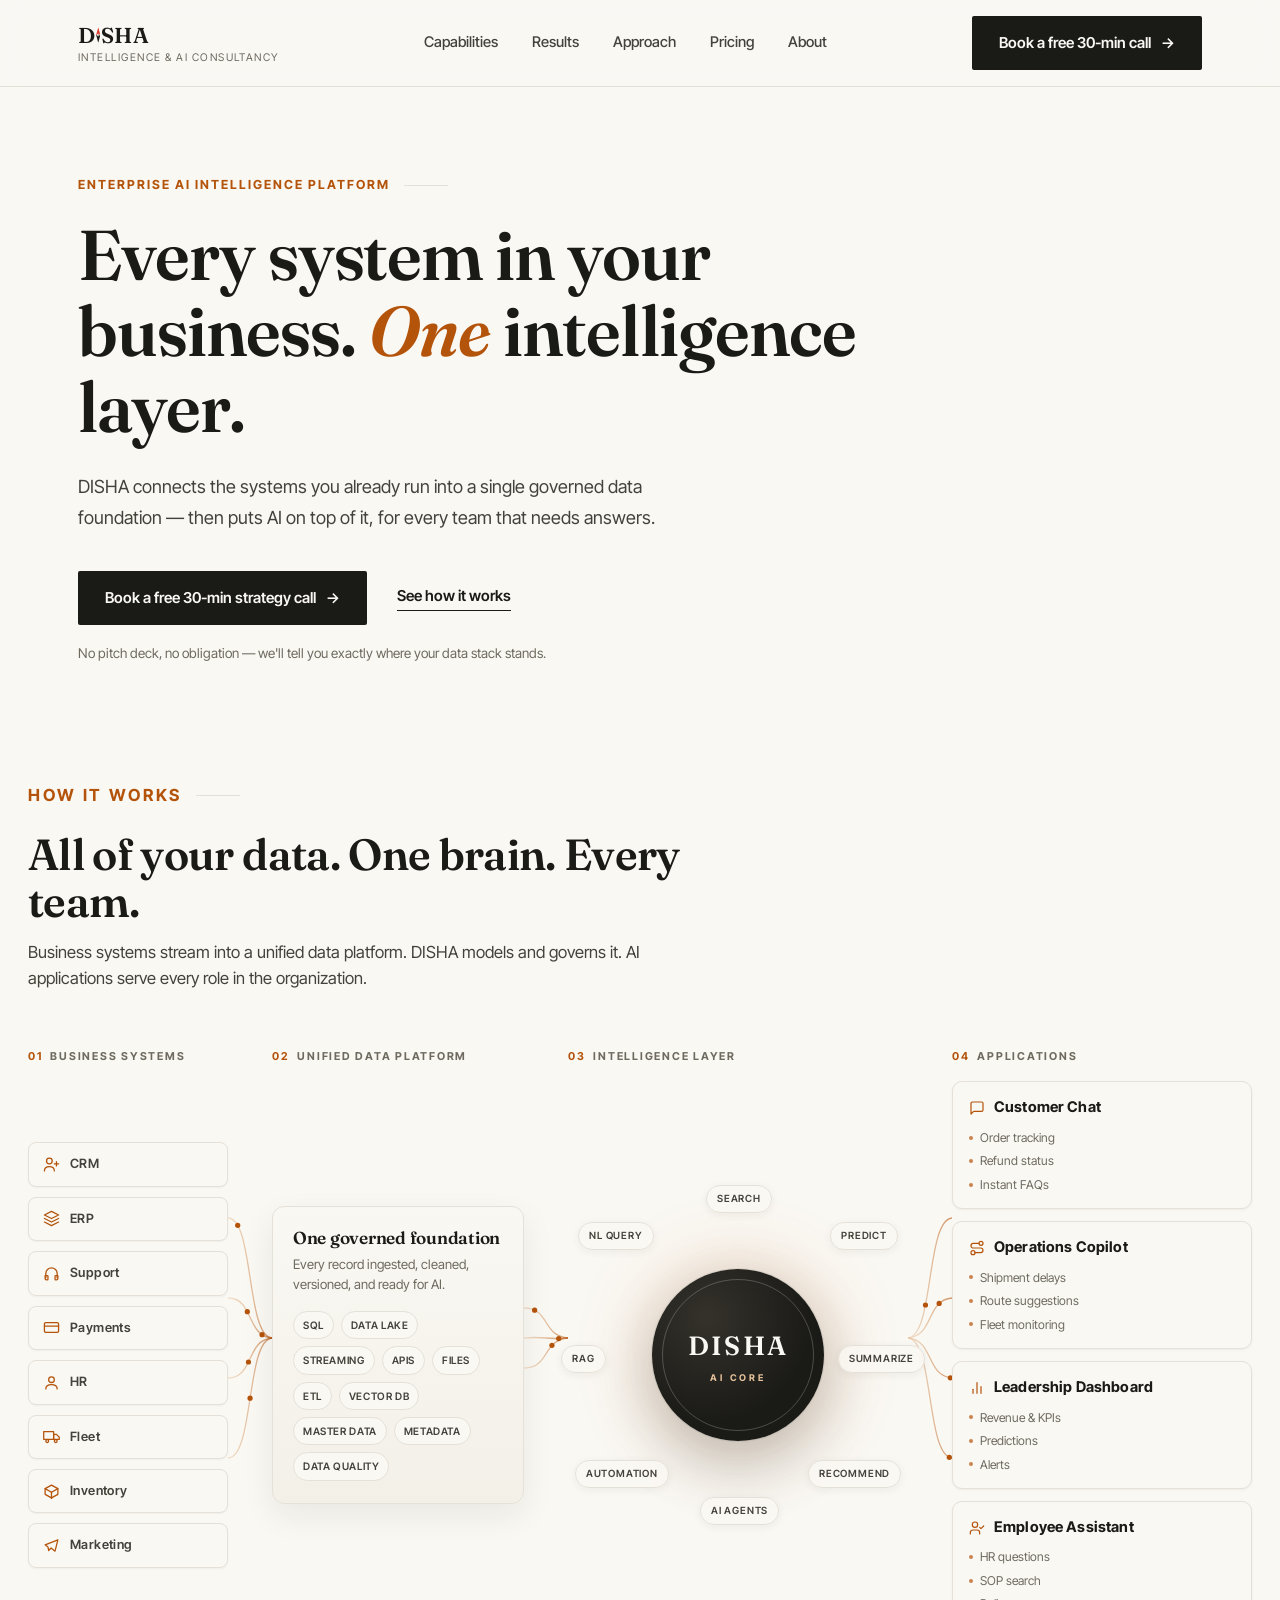
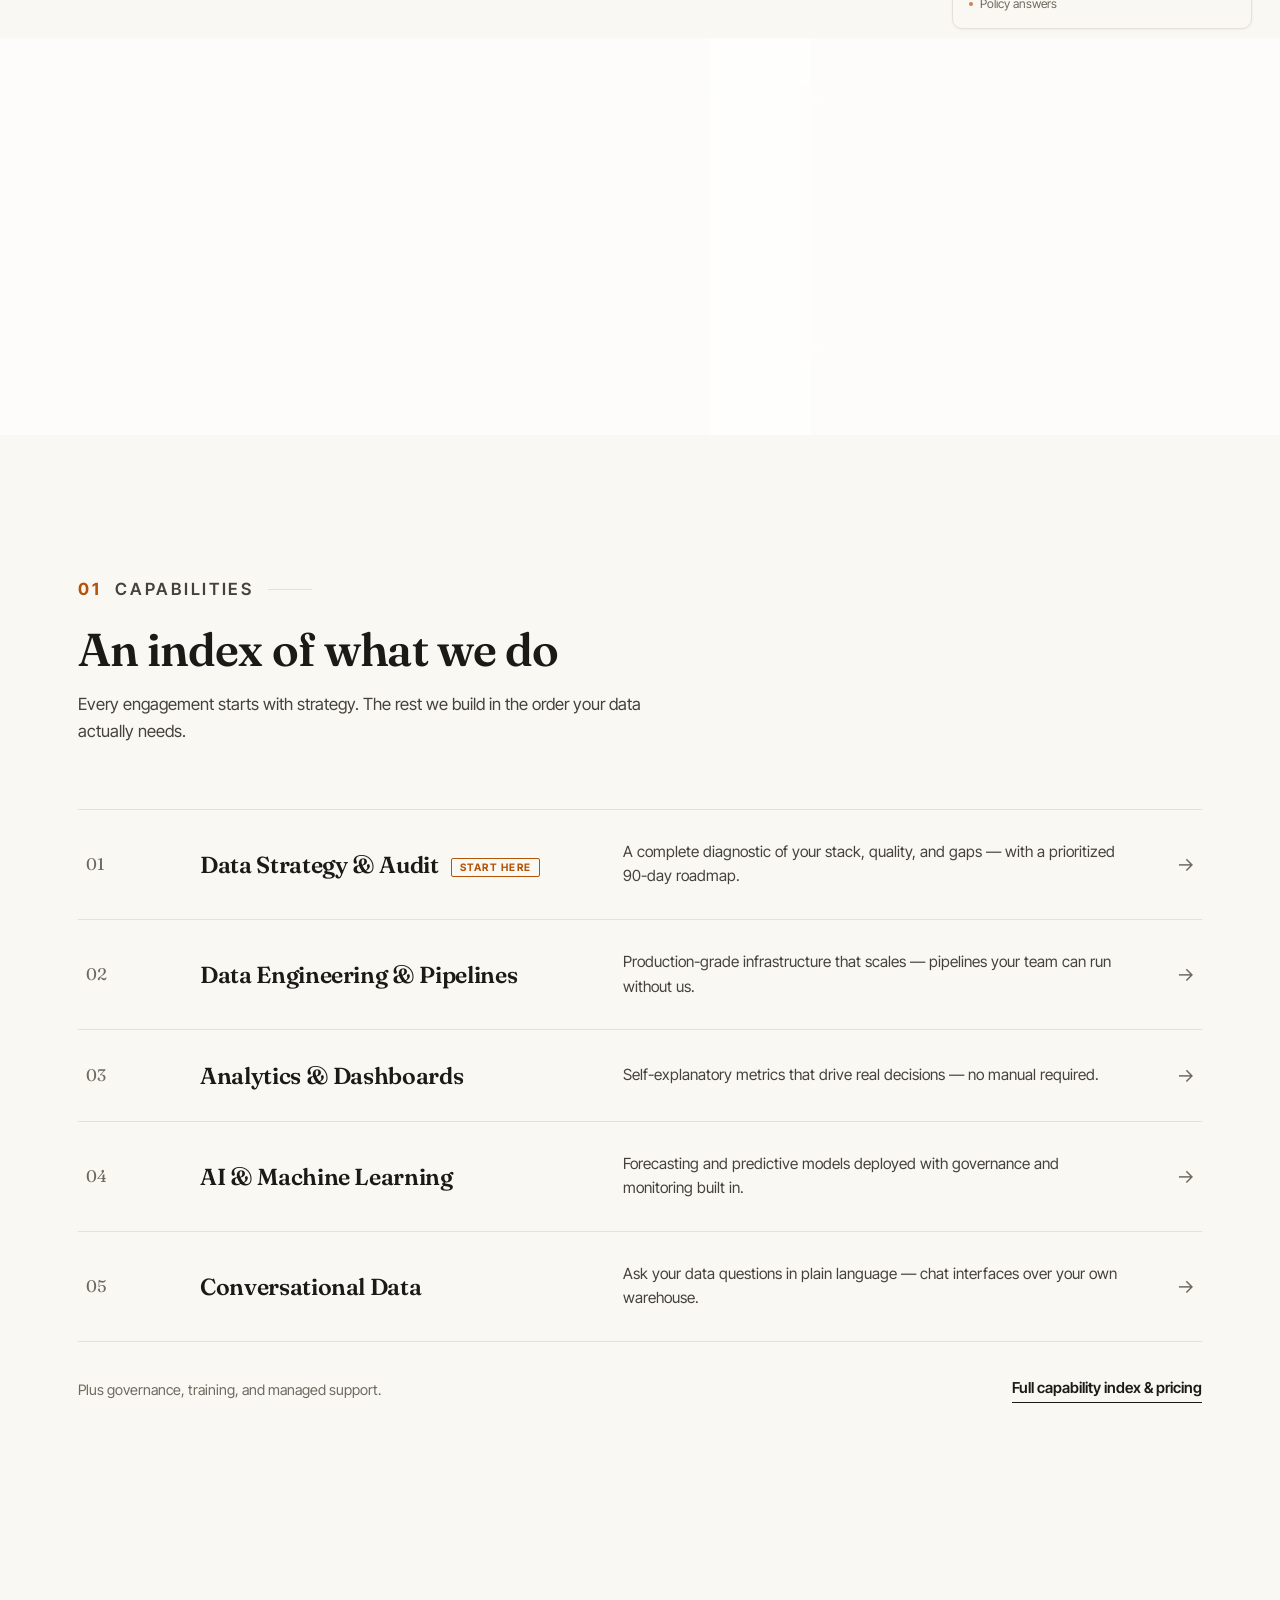
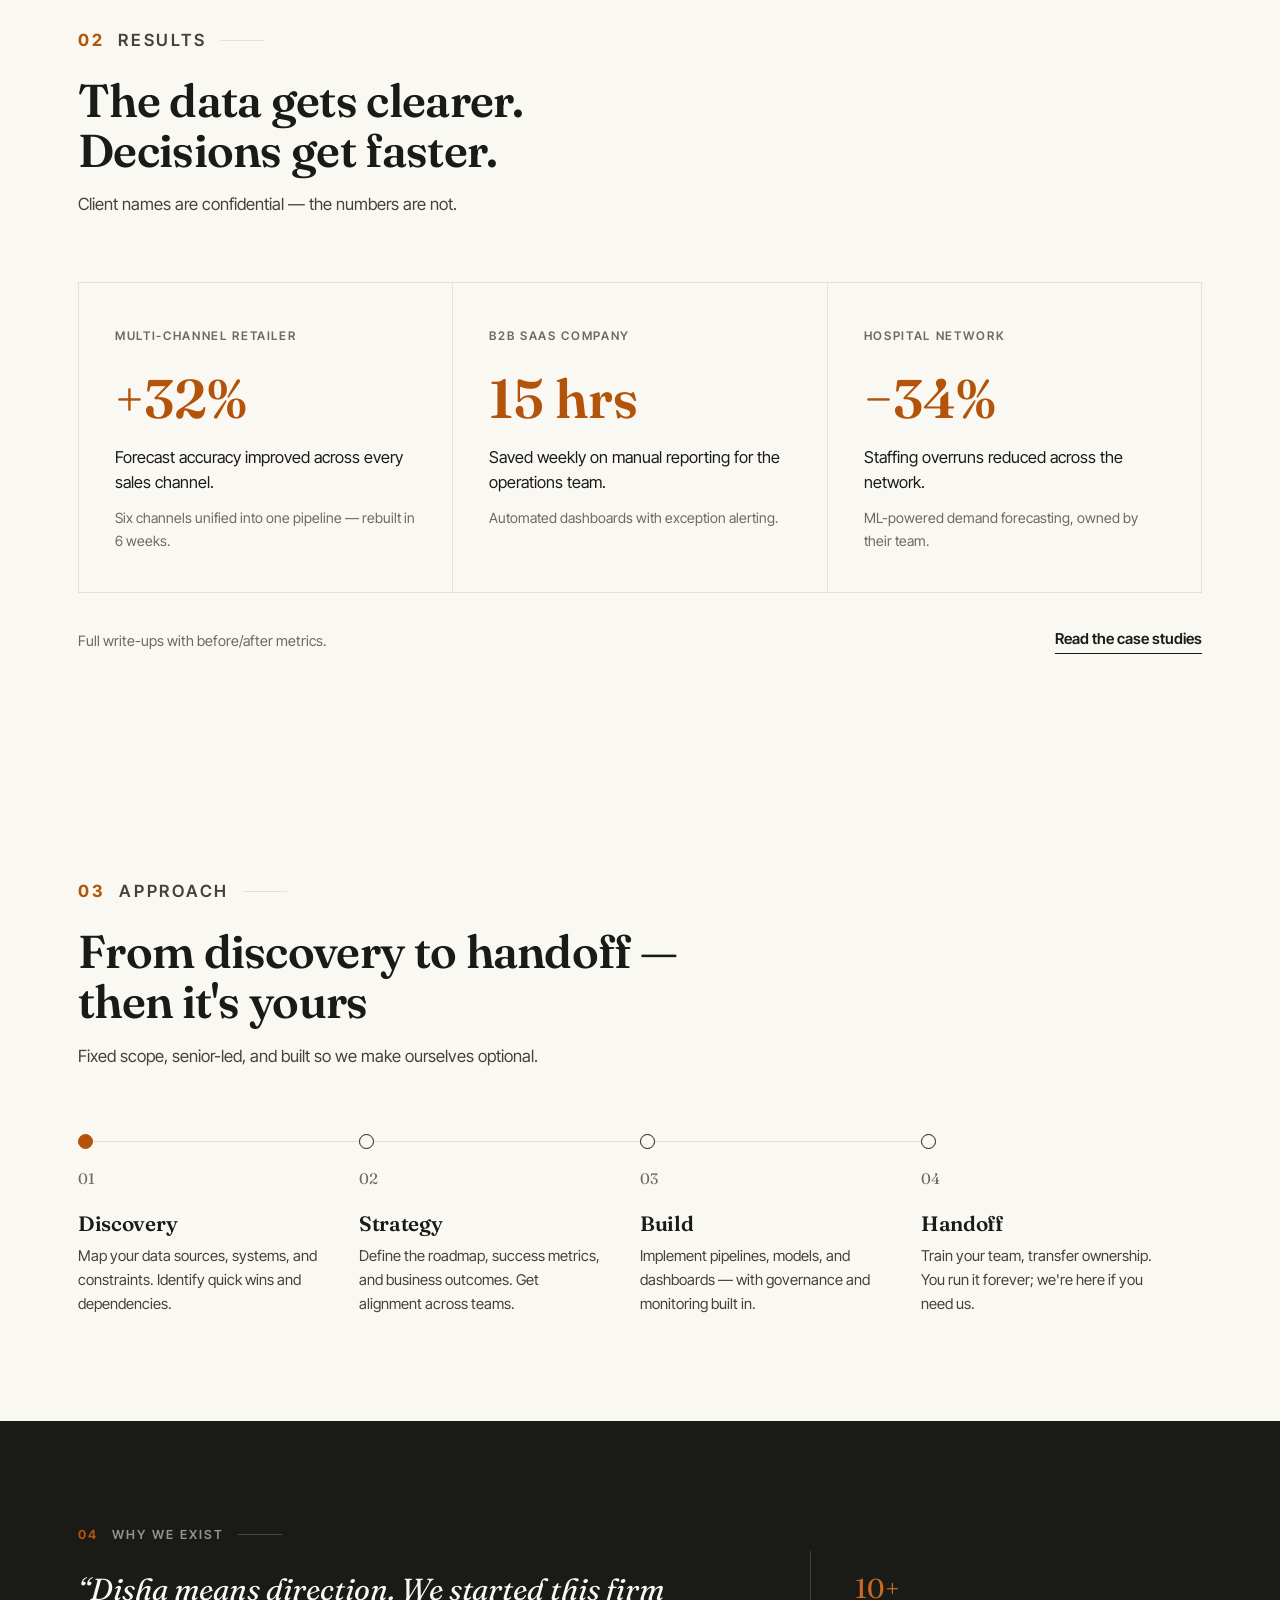
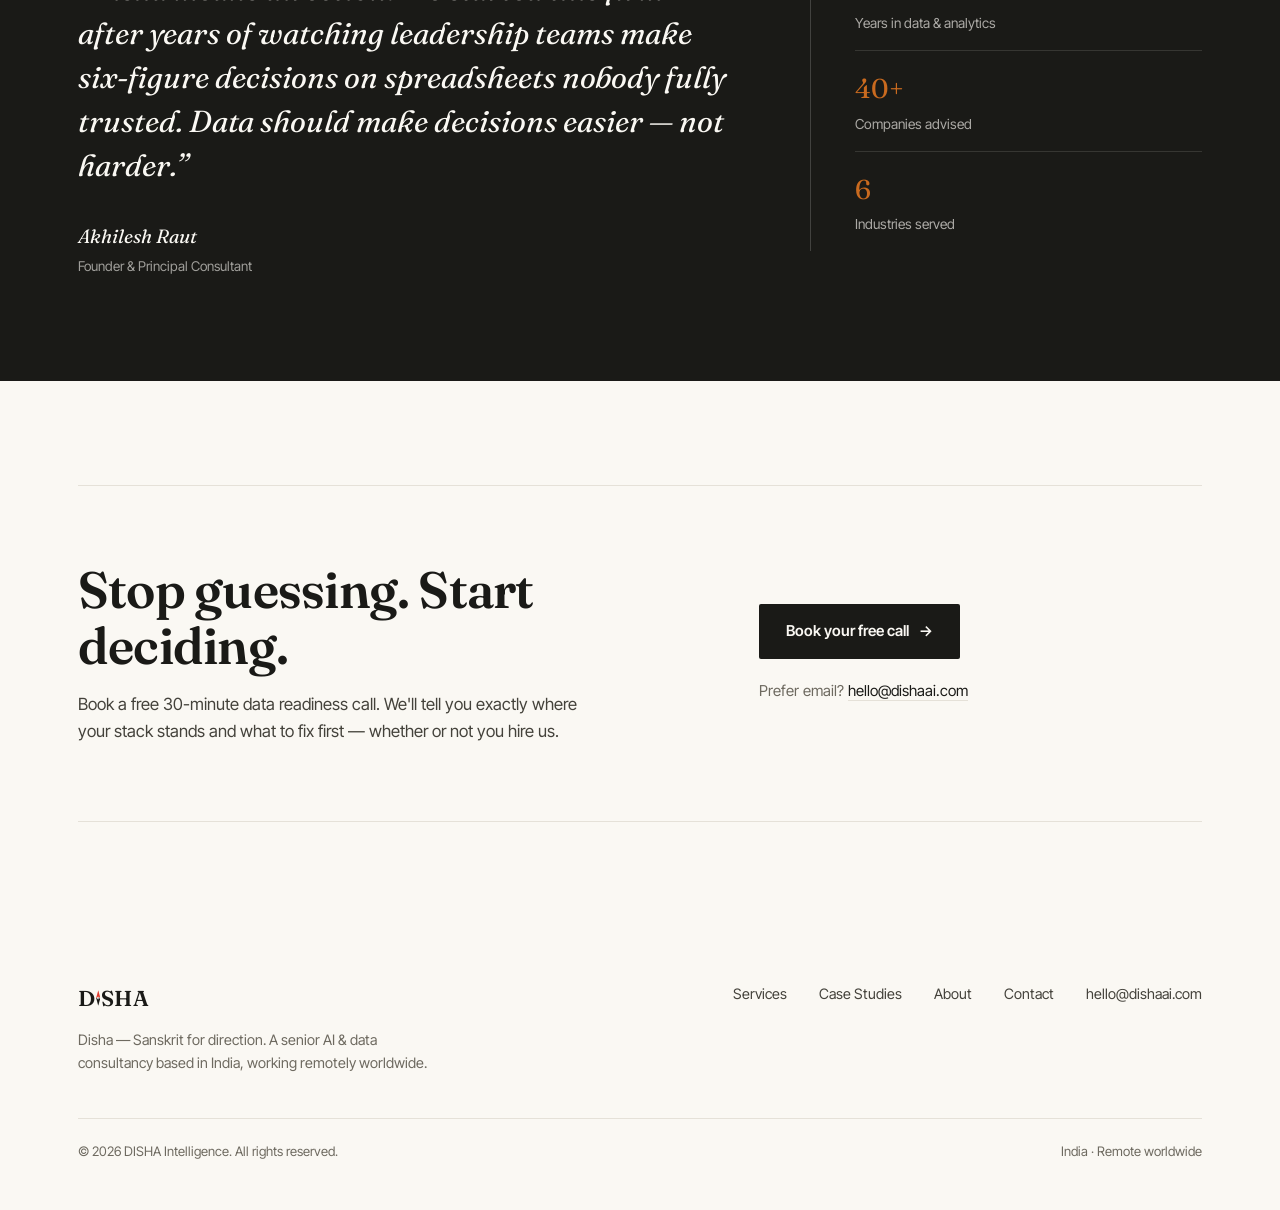
==== index.html @ e9ee537b "Unify dark mode + brand needle across all 5 pages The homepage got a dark theme in the architecture " ====
<!DOCTYPE html>
<html lang="en">
<head>
<meta charset="UTF-8" />
<meta name="viewport" content="width=device-width, initial-scale=1.0" />
<title>DISHA Intelligence — AI Strategy &amp; Data Consultancy</title>
<meta name="description" content="Senior-led AI and data consultancy. We turn scattered data into clear, confident decisions — strategy, engineering, and governance that your team owns." />
<link rel="icon" type="image/svg+xml" href="assets/favicon.svg" />
<link rel="icon" type="image/png" sizes="512x512" href="assets/favicon-512.png" />
<link rel="apple-touch-icon" href="assets/favicon-256.png" />
<link rel="preconnect" href="https://fonts.googleapis.com">
<link rel="preconnect" href="https://fonts.gstatic.com" crossorigin>
<link href="https://fonts.googleapis.com/css2?family=Fraunces:ital,opsz,wght@0,9..144,400;0,9..144,600;1,9..144,400&family=Inter+Tight:wght@400;500;600;700&display=swap" rel="stylesheet">
<link rel="stylesheet" href="css/editorial.css" />
<script>document.documentElement.classList.add('js');</script>
</head>
<body>

<header class="site-header">
  <div class="header-inner">
    <a href="index.html" class="brand">
      <span>
        <span class="brand-name" aria-label="DISHA">D<span class="brand-glyph" aria-hidden="true"><svg viewBox="45 5 30 110" preserveAspectRatio="xMidYMid meet" xmlns="http://www.w3.org/2000/svg"><polygon class="gn" points="60,7 45.5,60 74.5,60"/><polygon class="gs" points="45.5,60 60,113 74.5,60"/><circle class="gc" cx="60" cy="60" r="8.5"/><circle class="gd" cx="60" cy="60" r="3.6"/></svg></span>SHA</span>
        <span class="brand-tag">Intelligence &amp; AI Consultancy</span>
      </span>
    </a>
    <nav class="main-nav">
      <a href="#capabilities">Capabilities</a>
      <a href="#results">Results</a>
      <a href="#approach">Approach</a>
      <a href="services.html#pricing">Pricing</a>
      <a href="about.html">About</a>
    </nav>
    <a href="contact.html" class="btn btn-ink">Book a free 30-min call <span class="arrow">&rarr;</span></a>
  </div>
</header>

<!-- HERO -->
<section class="hero">
  <div class="container">
    <div class="hero-intro">
      <div>
        <p class="eyebrow"><span class="no">Enterprise AI Intelligence Platform</span></p>
        <h1>Every system in your business. <em>One</em> intelligence layer.</h1>
        <p class="lede">DISHA connects the systems you already run into a single governed data foundation — then puts AI on top of it, for every team that needs answers.</p>
        <div class="hero-actions">
          <a href="contact.html" class="btn btn-ink" id="hero-cta">Book a free 30-min strategy call <span class="arrow">&rarr;</span></a>
          <a href="#platform" class="link-underline">See how it works</a>
        </div>
        <p class="hero-note">No pitch deck, no obligation — we'll tell you exactly where your data stack stands.</p>
      </div>
    </div>
  </div>
</section>

<!-- PLATFORM ARCHITECTURE -->
<section class="arch" id="platform">
  <div class="container-wide">
    <div class="arch-head" data-reveal>
      <p class="eyebrow"><span class="no">How it works</span></p>
      <h2>All of your data. One brain. Every team.</h2>
      <p>Business systems stream into a unified data platform. DISHA models and governs it. AI applications serve every role in the organization.</p>
    </div>

    <div class="arch-grid">
      <!-- STAGE 01: BUSINESS SYSTEMS -->
      <div class="arch-col" data-reveal>
        <p class="arch-stage"><span class="no">01</span> Business systems</p>
        <div class="arch-col-body">
          <div class="sys-grid">
            <div class="sys-card"><svg width="17" height="17" viewBox="0 0 24 24" fill="none" stroke="currentColor" stroke-width="1.8" stroke-linecap="round" stroke-linejoin="round" aria-hidden="true"><circle cx="9" cy="7" r="4"/><path d="M2 21c0-3.9 3.1-6 7-6s7 2.1 7 6"/><path d="M19 8v6M22 11h-6"/></svg>CRM</div>
            <div class="sys-card"><svg width="17" height="17" viewBox="0 0 24 24" fill="none" stroke="currentColor" stroke-width="1.8" stroke-linecap="round" stroke-linejoin="round" aria-hidden="true"><polygon points="12 2 2 7 12 12 22 7 12 2"/><polyline points="2 12 12 17 22 12"/><polyline points="2 17 12 22 22 17"/></svg>ERP</div>
            <div class="sys-card"><svg width="17" height="17" viewBox="0 0 24 24" fill="none" stroke="currentColor" stroke-width="1.8" stroke-linecap="round" stroke-linejoin="round" aria-hidden="true"><path d="M4 18v-6a8 8 0 0 1 16 0v6"/><path d="M21 19a2 2 0 0 1-2 2h-1a1 1 0 0 1-1-1v-4a1 1 0 0 1 1-1h3zM3 19a2 2 0 0 0 2 2h1a1 1 0 0 0 1-1v-4a1 1 0 0 0-1-1H3z"/></svg>Support</div>
            <div class="sys-card"><svg width="17" height="17" viewBox="0 0 24 24" fill="none" stroke="currentColor" stroke-width="1.8" stroke-linecap="round" stroke-linejoin="round" aria-hidden="true"><rect x="2" y="5" width="20" height="14" rx="2"/><line x1="2" y1="10" x2="22" y2="10"/></svg>Payments</div>
            <div class="sys-card"><svg width="17" height="17" viewBox="0 0 24 24" fill="none" stroke="currentColor" stroke-width="1.8" stroke-linecap="round" stroke-linejoin="round" aria-hidden="true"><circle cx="12" cy="8" r="4"/><path d="M4 21c0-3.9 3.6-6 8-6s8 2.1 8 6"/></svg>HR</div>
            <div class="sys-card"><svg width="17" height="17" viewBox="0 0 24 24" fill="none" stroke="currentColor" stroke-width="1.8" stroke-linecap="round" stroke-linejoin="round" aria-hidden="true"><path d="M1 5h14v11H1z"/><path d="M15 9h4l4 4v3h-8V9z"/><circle cx="6" cy="18.5" r="2"/><circle cx="18" cy="18.5" r="2"/></svg>Fleet</div>
            <div class="sys-card"><svg width="17" height="17" viewBox="0 0 24 24" fill="none" stroke="currentColor" stroke-width="1.8" stroke-linecap="round" stroke-linejoin="round" aria-hidden="true"><path d="M21 8l-9-5-9 5v8l9 5 9-5V8z"/><path d="M3 8l9 5 9-5"/><path d="M12 22V13"/></svg>Inventory</div>
            <div class="sys-card"><svg width="17" height="17" viewBox="0 0 24 24" fill="none" stroke="currentColor" stroke-width="1.8" stroke-linecap="round" stroke-linejoin="round" aria-hidden="true"><path d="M3 11l18-7-4 16-5.5-4.5L8 19l-1-5z"/></svg>Marketing</div>
          </div>
        </div>
      </div>

      <!-- FLOW 1 -->
      <div class="arch-conn" aria-hidden="true">
        <svg class="conn-h" viewBox="0 0 44 320" xmlns="http://www.w3.org/2000/svg">
          <defs>
            <linearGradient id="connGrad" x1="0" y1="0" x2="1" y2="0">
              <stop offset="0" stop-color="#E6C29B" stop-opacity="0.45"/>
              <stop offset="1" stop-color="#B4530A" stop-opacity="0.6"/>
            </linearGradient>
          </defs>
          <path id="f1a" d="M0 40 C 26 40 18 158 44 160"/>
          <path id="f1b" d="M0 120 C 26 120 18 158 44 160"/>
          <path id="f1c" d="M0 200 C 26 200 18 162 44 160"/>
          <path id="f1d" d="M0 280 C 26 280 18 162 44 160"/>
          <circle class="dot" r="2.6"><animateMotion dur="2.6s" begin="-0s" repeatCount="indefinite"><mpath href="#f1a"/></animateMotion></circle>
          <circle class="dot" r="2.6"><animateMotion dur="2.9s" begin="-1.2s" repeatCount="indefinite"><mpath href="#f1b"/></animateMotion></circle>
          <circle class="dot" r="2.6"><animateMotion dur="2.4s" begin="-0.6s" repeatCount="indefinite"><mpath href="#f1c"/></animateMotion></circle>
          <circle class="dot" r="2.6"><animateMotion dur="3.1s" begin="-1.8s" repeatCount="indefinite"><mpath href="#f1d"/></animateMotion></circle>
          <circle class="dot" r="2.6"><animateMotion dur="2.7s" begin="-2.1s" repeatCount="indefinite"><mpath href="#f1b"/></animateMotion></circle>
        </svg>
        <svg class="conn-v" viewBox="0 0 44 56" xmlns="http://www.w3.org/2000/svg">
          <path id="fv1" d="M22 0 C 21 18 23 38 22 56"/>
          <circle class="dot" r="2.6"><animateMotion dur="1.5s" begin="-0s" repeatCount="indefinite"><mpath href="#fv1"/></animateMotion></circle>
          <circle class="dot" r="2.6"><animateMotion dur="1.5s" begin="-0.75s" repeatCount="indefinite"><mpath href="#fv1"/></animateMotion></circle>
        </svg>
      </div>

      <!-- STAGE 02: UNIFIED DATA PLATFORM -->
      <div class="arch-col" data-reveal>
        <p class="arch-stage"><span class="no">02</span> Unified data platform</p>
        <div class="arch-col-body">
          <div class="platform-card">
            <h3>One governed foundation</h3>
            <p>Every record ingested, cleaned, versioned, and ready for AI.</p>
            <div class="chip-grid">
              <span class="chip">SQL</span>
              <span class="chip">Data Lake</span>
              <span class="chip">Streaming</span>
              <span class="chip">APIs</span>
              <span class="chip">Files</span>
              <span class="chip">ETL</span>
              <span class="chip">Vector DB</span>
              <span class="chip">Master Data</span>
              <span class="chip">Metadata</span>
              <span class="chip">Data Quality</span>
            </div>
          </div>
        </div>
      </div>

      <!-- FLOW 2 -->
      <div class="arch-conn" aria-hidden="true">
        <svg class="conn-h" viewBox="0 0 44 320" xmlns="http://www.w3.org/2000/svg">
          <path id="f2a" d="M0 130 C 26 130 18 158 44 160"/>
          <path id="f2b" d="M0 160 C 22 158 22 162 44 160"/>
          <path id="f2c" d="M0 190 C 26 190 18 162 44 160"/>
          <circle class="dot" r="2.6"><animateMotion dur="1.3s" begin="-0s" repeatCount="indefinite"><mpath href="#f2a"/></animateMotion></circle>
          <circle class="dot" r="2.6"><animateMotion dur="1.2s" begin="-0.5s" repeatCount="indefinite"><mpath href="#f2b"/></animateMotion></circle>
          <circle class="dot" r="2.6"><animateMotion dur="1.4s" begin="-0.9s" repeatCount="indefinite"><mpath href="#f2c"/></animateMotion></circle>
        </svg>
        <svg class="conn-v" viewBox="0 0 44 56" xmlns="http://www.w3.org/2000/svg">
          <path id="fv2" d="M22 0 C 21 18 23 38 22 56"/>
          <circle class="dot" r="2.6"><animateMotion dur="1.5s" begin="-0.3s" repeatCount="indefinite"><mpath href="#fv2"/></animateMotion></circle>
          <circle class="dot" r="2.6"><animateMotion dur="1.5s" begin="-1s" repeatCount="indefinite"><mpath href="#fv2"/></animateMotion></circle>
        </svg>
      </div>

      <!-- STAGE 03: DISHA AI -->
      <div class="arch-col" data-reveal>
        <p class="arch-stage"><span class="no">03</span> Intelligence layer</p>
        <div class="arch-col-body">
          <div class="ai-stage">
            <div class="ai-core-wrap">
              <span class="ai-pulse"></span>
              <span class="ai-pulse r2"></span>
              <div class="ai-core">
                <span class="ai-name">DISHA</span>
                <span class="ai-sub">AI Core</span>
              </div>
            </div>
            <div class="ai-orbit" aria-label="AI capabilities: search, predict, summarize, recommend, AI agents, automation, RAG, natural language query">
              <span class="orbit-chip o1">Search</span>
              <span class="orbit-chip o2">Predict</span>
              <span class="orbit-chip o3">Summarize</span>
              <span class="orbit-chip o4">Recommend</span>
              <span class="orbit-chip o5">AI Agents</span>
              <span class="orbit-chip o6">Automation</span>
              <span class="orbit-chip o7">RAG</span>
              <span class="orbit-chip o8">NL Query</span>
            </div>
          </div>
        </div>
      </div>

      <!-- FLOW 3 -->
      <div class="arch-conn" aria-hidden="true">
        <svg class="conn-h" viewBox="0 0 44 320" xmlns="http://www.w3.org/2000/svg">
          <path id="f3a" d="M0 160 C 26 158 18 42 44 40"/>
          <path id="f3b" d="M0 160 C 26 158 18 122 44 120"/>
          <path id="f3c" d="M0 160 C 26 162 18 198 44 200"/>
          <path id="f3d" d="M0 160 C 26 162 18 278 44 280"/>
          <circle class="dot" r="2.6"><animateMotion dur="2.2s" begin="-0s" repeatCount="indefinite"><mpath href="#f3a"/></animateMotion></circle>
          <circle class="dot" r="2.6"><animateMotion dur="2s" begin="-0.7s" repeatCount="indefinite"><mpath href="#f3b"/></animateMotion></circle>
          <circle class="dot" r="2.6"><animateMotion dur="2.1s" begin="-1.3s" repeatCount="indefinite"><mpath href="#f3c"/></animateMotion></circle>
          <circle class="dot" r="2.6"><animateMotion dur="2.4s" begin="-1.9s" repeatCount="indefinite"><mpath href="#f3d"/></animateMotion></circle>
        </svg>
        <svg class="conn-v" viewBox="0 0 44 56" xmlns="http://www.w3.org/2000/svg">
          <path id="fv3" d="M22 0 C 21 18 23 38 22 56"/>
          <circle class="dot" r="2.6"><animateMotion dur="1.5s" begin="-0.5s" repeatCount="indefinite"><mpath href="#fv3"/></animateMotion></circle>
          <circle class="dot" r="2.6"><animateMotion dur="1.5s" begin="-1.2s" repeatCount="indefinite"><mpath href="#fv3"/></animateMotion></circle>
        </svg>
      </div>

      <!-- STAGE 04: APPLICATIONS -->
      <div class="arch-col" data-reveal>
        <p class="arch-stage"><span class="no">04</span> Applications</p>
        <div class="arch-col-body">
          <div class="apps-stack">
            <div class="app-card">
              <div class="app-head"><svg width="16" height="16" viewBox="0 0 24 24" fill="none" stroke="currentColor" stroke-width="1.8" stroke-linecap="round" stroke-linejoin="round" aria-hidden="true"><path d="M21 15a2 2 0 0 1-2 2H7l-4 4V5a2 2 0 0 1 2-2h14a2 2 0 0 1 2 2z"/></svg><h4>Customer Chat</h4></div>
              <ul><li>Order tracking</li><li>Refund status</li><li>Instant FAQs</li></ul>
            </div>
            <div class="app-card">
              <div class="app-head"><svg width="16" height="16" viewBox="0 0 24 24" fill="none" stroke="currentColor" stroke-width="1.8" stroke-linecap="round" stroke-linejoin="round" aria-hidden="true"><circle cx="6" cy="19" r="3"/><path d="M9 19h8.5a3.5 3.5 0 0 0 0-7h-11a3.5 3.5 0 0 1 0-7H15"/><circle cx="18" cy="5" r="3"/></svg><h4>Operations Copilot</h4></div>
              <ul><li>Shipment delays</li><li>Route suggestions</li><li>Fleet monitoring</li></ul>
            </div>
            <div class="app-card">
              <div class="app-head"><svg width="16" height="16" viewBox="0 0 24 24" fill="none" stroke="currentColor" stroke-width="1.8" stroke-linecap="round" stroke-linejoin="round" aria-hidden="true"><line x1="18" y1="20" x2="18" y2="10"/><line x1="12" y1="20" x2="12" y2="4"/><line x1="6" y1="20" x2="6" y2="14"/></svg><h4>Leadership Dashboard</h4></div>
              <ul><li>Revenue &amp; KPIs</li><li>Predictions</li><li>Alerts</li></ul>
            </div>
            <div class="app-card">
              <div class="app-head"><svg width="16" height="16" viewBox="0 0 24 24" fill="none" stroke="currentColor" stroke-width="1.8" stroke-linecap="round" stroke-linejoin="round" aria-hidden="true"><path d="M16 21v-2a4 4 0 0 0-4-4H6a4 4 0 0 0-4 4v2"/><circle cx="9" cy="7" r="4"/><polyline points="16 11 18 13 22 9"/></svg><h4>Employee Assistant</h4></div>
              <ul><li>HR questions</li><li>SOP search</li><li>Policy answers</li></ul>
            </div>
          </div>
        </div>
      </div>
    </div>

    <!-- LIVE CONSOLE: activity feed + metrics -->
    <div class="arch-console">
      <div class="activity-card" data-reveal>
        <div class="activity-head">
          <span class="blink" aria-hidden="true"></span>
          <span class="activity-title">Live activity</span>
          <span class="activity-sub">streaming from the platform</span>
        </div>
        <ul class="activity-list" id="activity-list" aria-live="polite">
          <li class="evt evt-warn"><span class="evt-time">10:31</span><span class="evt-text">Shipment #4812 delayed — alternate route suggested</span><span class="evt-tag">Ops</span></li>
          <li class="evt evt-danger"><span class="evt-time">10:33</span><span class="evt-text">Invoice anomaly flagged for review</span><span class="evt-tag">Finance</span></li>
          <li class="evt evt-success"><span class="evt-time">10:35</span><span class="evt-text">Customer refund resolved in chat</span><span class="evt-tag">Support</span></li>
          <li class="evt evt-info"><span class="evt-time">10:36</span><span class="evt-text">Demand forecast refreshed for Q3</span><span class="evt-tag">AI</span></li>
          <li class="evt evt-success"><span class="evt-time">10:37</span><span class="evt-text">New lead auto-assigned to sales</span><span class="evt-tag">CRM</span></li>
        </ul>
      </div>
      <div class="metrics-card" data-reveal>
        <p class="metrics-title">Platform at a glance</p>
        <div class="metrics-grid">
          <div class="metric"><div class="m-num"><span data-count="42">42</span></div><div class="m-label">Connected systems</div></div>
          <div class="metric"><div class="m-num"><span data-count="2.8" data-decimals="1">2.8</span><span class="unit">M</span></div><div class="m-label">Events daily</div></div>
          <div class="metric"><div class="m-num"><span data-count="96">96</span><span class="unit">K</span></div><div class="m-label">AI queries / day</div></div>
          <div class="metric"><div class="m-num"><span data-count="431">431</span></div><div class="m-label">Automations</div></div>
          <div class="metric"><div class="m-num"><span data-count="1.2" data-decimals="1">1.2</span><span class="unit">s</span></div><div class="m-label">Median response</div></div>
          <div class="metric"><div class="m-num"><span data-count="99.98" data-decimals="2">99.98</span><span class="unit">%</span></div><div class="m-label">Availability</div></div>
        </div>
        <p class="metrics-foot">Illustrative figures for a typical mid-market deployment.</p>
      </div>
    </div>
  </div>
</section>

<!-- CAPABILITY INDEX -->
<section id="capabilities">
  <div class="container">
    <div class="section-head" data-reveal>
      <p class="eyebrow"><span class="no">01</span> Capabilities</p>
      <h2>An index of what we do</h2>
      <p>Every engagement starts with strategy. The rest we build in the order your data actually needs.</p>
    </div>

    <div class="capability-index">
      <a href="services.html" class="cap-row" data-reveal>
        <span class="cap-no">01</span>
        <h3>Data Strategy &amp; Audit<span class="cap-start-tag">Start here</span></h3>
        <p class="cap-desc">A complete diagnostic of your stack, quality, and gaps — with a prioritized 90-day roadmap.</p>
        <span class="cap-arrow">&rarr;</span>
      </a>
      <a href="services.html" class="cap-row" data-reveal>
        <span class="cap-no">02</span>
        <h3>Data Engineering &amp; Pipelines</h3>
        <p class="cap-desc">Production-grade infrastructure that scales — pipelines your team can run without us.</p>
        <span class="cap-arrow">&rarr;</span>
      </a>
      <a href="services.html" class="cap-row" data-reveal>
        <span class="cap-no">03</span>
        <h3>Analytics &amp; Dashboards</h3>
        <p class="cap-desc">Self-explanatory metrics that drive real decisions — no manual required.</p>
        <span class="cap-arrow">&rarr;</span>
      </a>
      <a href="services.html" class="cap-row" data-reveal>
        <span class="cap-no">04</span>
        <h3>AI &amp; Machine Learning</h3>
        <p class="cap-desc">Forecasting and predictive models deployed with governance and monitoring built in.</p>
        <span class="cap-arrow">&rarr;</span>
      </a>
      <a href="services.html" class="cap-row" data-reveal>
        <span class="cap-no">05</span>
        <h3>Conversational Data</h3>
        <p class="cap-desc">Ask your data questions in plain language — chat interfaces over your own warehouse.</p>
        <span class="cap-arrow">&rarr;</span>
      </a>
    </div>

    <div class="index-foot" data-reveal>
      <p class="foot-note">Plus governance, training, and managed support.</p>
      <a href="services.html#pricing" class="link-underline">Full capability index &amp; pricing</a>
    </div>
  </div>
</section>

<!-- RESULTS -->
<section id="results">
  <div class="container">
    <div class="section-head" data-reveal>
      <p class="eyebrow"><span class="no">02</span> Results</p>
      <h2>The data gets clearer. Decisions get faster.</h2>
      <p>Client names are confidential — the numbers are not.</p>
    </div>

    <div class="results-grid">
      <article class="result-card" data-reveal>
        <p class="result-client">Multi-channel retailer</p>
        <div class="result-metric">+32%</div>
        <p class="result-outcome">Forecast accuracy improved across every sales channel.</p>
        <p class="result-method">Six channels unified into one pipeline — rebuilt in 6 weeks.</p>
      </article>
      <article class="result-card" data-reveal>
        <p class="result-client">B2B SaaS company</p>
        <div class="result-metric">15 hrs</div>
        <p class="result-outcome">Saved weekly on manual reporting for the operations team.</p>
        <p class="result-method">Automated dashboards with exception alerting.</p>
      </article>
      <article class="result-card" data-reveal>
        <p class="result-client">Hospital network</p>
        <div class="result-metric">&minus;34%</div>
        <p class="result-outcome">Staffing overruns reduced across the network.</p>
        <p class="result-method">ML-powered demand forecasting, owned by their team.</p>
      </article>
    </div>

    <div class="index-foot" data-reveal>
      <p class="foot-note">Full write-ups with before/after metrics.</p>
      <a href="case-studies.html" class="link-underline">Read the case studies</a>
    </div>
  </div>
</section>

<!-- APPROACH -->
<section id="approach">
  <div class="container">
    <div class="section-head" data-reveal>
      <p class="eyebrow"><span class="no">03</span> Approach</p>
      <h2>From discovery to handoff — then it's yours</h2>
      <p>Fixed scope, senior-led, and built so we make ourselves optional.</p>
    </div>

    <div class="process-line" data-reveal>
      <div class="p-step">
        <div class="dot"></div>
        <p class="p-no">01</p>
        <h3>Discovery</h3>
        <p>Map your data sources, systems, and constraints. Identify quick wins and dependencies.</p>
      </div>
      <div class="p-step">
        <div class="dot"></div>
        <p class="p-no">02</p>
        <h3>Strategy</h3>
        <p>Define the roadmap, success metrics, and business outcomes. Get alignment across teams.</p>
      </div>
      <div class="p-step">
        <div class="dot"></div>
        <p class="p-no">03</p>
        <h3>Build</h3>
        <p>Implement pipelines, models, and dashboards — with governance and monitoring built in.</p>
      </div>
      <div class="p-step">
        <div class="dot"></div>
        <p class="p-no">04</p>
        <h3>Handoff</h3>
        <p>Train your team, transfer ownership. You run it forever; we're here if you need us.</p>
      </div>
    </div>
  </div>
</section>

<!-- FOUNDER NOTE -->
<section class="founder-band">
  <div class="container">
    <div class="founder-grid">
      <div data-reveal>
        <p class="eyebrow"><span class="no">04</span> Why we exist</p>
        <p class="founder-quote">&ldquo;Disha means direction. We started this firm after years of watching leadership teams make six-figure decisions on spreadsheets nobody fully trusted. Data should make decisions easier — not harder.&rdquo;</p>
        <div class="founder-sig">
          <p class="sig-name">Akhilesh Raut</p>
          <p class="sig-role">Founder &amp; Principal Consultant</p>
        </div>
      </div>
      <ul class="founder-facts" data-reveal>
        <li><div class="f-num">10+</div><div class="f-label">Years in data &amp; analytics</div></li>
        <li><div class="f-num">40+</div><div class="f-label">Companies advised</div></li>
        <li><div class="f-num">6</div><div class="f-label">Industries served</div></li>
      </ul>
    </div>
  </div>
</section>

<!-- CTA -->
<section class="cta-final">
  <div class="container">
    <div class="cta-grid">
      <div class="cta-copy" data-reveal>
        <h2>Stop guessing. Start deciding.</h2>
        <p>Book a free 30-minute data readiness call. We'll tell you exactly where your stack stands and what to fix first — whether or not you hire us.</p>
      </div>
      <div class="cta-actions" data-reveal>
        <a href="contact.html" class="btn btn-ink">Book your free call <span class="arrow">&rarr;</span></a>
        <p class="cta-mail">Prefer email? <a href="mailto:hello@dishaai.com">hello@dishaai.com</a></p>
      </div>
    </div>
  </div>
</section>

<footer class="site-footer">
  <div class="container">
    <div class="footer-grid">
      <div class="footer-brand">
        <a href="index.html" class="brand">
          <span class="brand-name" aria-label="DISHA">D<span class="brand-glyph" aria-hidden="true"><svg viewBox="45 5 30 110" preserveAspectRatio="xMidYMid meet" xmlns="http://www.w3.org/2000/svg"><polygon class="gn" points="60,7 45.5,60 74.5,60"/><polygon class="gs" points="45.5,60 60,113 74.5,60"/><circle class="gc" cx="60" cy="60" r="8.5"/><circle class="gd" cx="60" cy="60" r="3.6"/></svg></span>SHA</span>
        </a>
        <p>Disha — Sanskrit for direction. A senior AI &amp; data consultancy based in India, working remotely worldwide.</p>
      </div>
      <nav class="footer-nav">
        <a href="services.html">Services</a>
        <a href="case-studies.html">Case Studies</a>
        <a href="about.html">About</a>
        <a href="contact.html">Contact</a>
        <a href="mailto:hello@dishaai.com">hello@dishaai.com</a>
      </nav>
    </div>
    <div class="footer-bottom">
      <span>&copy; 2026 DISHA Intelligence. All rights reserved.</span>
      <span>India &middot; Remote worldwide</span>
    </div>
  </div>
</footer>

<script src="js/home.js"></script>
</body>
</html>
---- css/editorial.css ----
/* =========================================================
   DISHA — Editorial Design System (homepage)
   Paper / ink / one accent. No gradients, no glass, no pills.
   ========================================================= */

:root {
  --paper: #FAF8F3;
  --paper-deep: #F3F0E8;
  --ink: #1A1A17;
  --ink-soft: #44423B;
  --ink-mute: #6E6A60;
  --hairline: #E5E1D8;
  --accent: #B4530A;
  --accent-soft: #C96A1F;
  --font-display: 'Fraunces', Georgia, serif;
  --font-body: 'Inter Tight', 'Segoe UI', sans-serif;
  --max: 1180px;
}

* { box-sizing: border-box; margin: 0; padding: 0; }

html { scroll-behavior: smooth; }

body {
  font-family: var(--font-body);
  background: var(--paper);
  color: var(--ink);
  line-height: 1.6;
  -webkit-font-smoothing: antialiased;
}

::selection { background: var(--accent); color: var(--paper); }

img, svg { display: block; max-width: 100%; }
a { color: inherit; text-decoration: none; }
ul { list-style: none; }

h1, h2, h3 {
  font-family: var(--font-display);
  font-weight: 600;
  line-height: 1.08;
  letter-spacing: -0.015em;
}

.container { max-width: var(--max); margin: 0 auto; padding: 0 28px; }

section { padding: 104px 0; }
section[id] { scroll-margin-top: 90px; }

/* ---------- Eyebrow / section numbering ---------- */
.eyebrow {
  display: flex;
  align-items: baseline;
  gap: 14px;
  font-size: 0.78rem;
  font-weight: 600;
  letter-spacing: 0.16em;
  text-transform: uppercase;
  color: var(--ink-mute);
  margin-bottom: 22px;
}
.eyebrow .no { color: var(--accent); font-weight: 700; }
.eyebrow::after { content: ''; flex: 0 0 44px; height: 1px; background: var(--hairline); align-self: center; }

/* ---------- Header ---------- */
.site-header {
  position: sticky;
  top: 0;
  z-index: 50;
  background: rgba(250, 248, 243, 0.92);
  backdrop-filter: blur(8px);
  border-bottom: 1px solid var(--hairline);
}
.header-inner {
  max-width: var(--max);
  margin: 0 auto;
  padding: 16px 28px;
  display: flex;
  align-items: center;
  justify-content: space-between;
  gap: 24px;
}
.brand { display: flex; align-items: center; gap: 11px; }
.brand-name {
  font-family: var(--font-display);
  font-weight: 600;
  font-size: 1.35rem;
  letter-spacing: 0.02em;
}
.brand-tag { font-size: 0.66rem; letter-spacing: 0.14em; text-transform: uppercase; color: var(--ink-mute); display: block; margin-top: -3px; }

/* The compass glyph stands in for the "I" in DISHA, matching the source lockup */
.brand-glyph {
  display: inline-block;
  width: 0.21em;
  height: 0.74em;
  vertical-align: baseline;
  margin: 0 0.02em;
}
.brand-glyph svg { display: block; width: 100%; height: 100%; }
/* Needle: red north; south/dot follow the ink token so the needle reads
   red + ink on light paper and red + white in dark mode */
.brand-glyph .gn { fill: #E23B2E; }
.brand-glyph .gs { fill: var(--ink); }
.brand-glyph .gc { fill: var(--paper); }
.brand-glyph .gd { fill: var(--ink); }

.main-nav { display: flex; gap: 34px; }
.main-nav a {
  font-size: 0.92rem;
  font-weight: 500;
  color: var(--ink-soft);
  position: relative;
  padding: 4px 0;
}
.main-nav a::after {
  content: '';
  position: absolute;
  left: 0; bottom: 0;
  width: 100%; height: 1px;
  background: var(--accent);
  transform: scaleX(0);
  transform-origin: left;
  transition: transform 0.18s ease-out;
}
.main-nav a:hover { color: var(--ink); }
.main-nav a:hover::after { transform: scaleX(1); }

/* ---------- Buttons ---------- */
.btn {
  display: inline-flex;
  align-items: center;
  gap: 10px;
  padding: 14px 26px;
  border-radius: 2px;
  font-family: var(--font-body);
  font-weight: 600;
  font-size: 0.94rem;
  border: 1px solid transparent;
  cursor: pointer;
  transition: background 0.15s ease-out, color 0.15s ease-out, transform 0.15s ease-out;
  white-space: nowrap;
}
.btn-ink { background: var(--ink); color: var(--paper); }
.btn-ink:hover { background: var(--accent); }
.btn-ink .arrow { transition: transform 0.15s ease-out; }
.btn-ink:hover .arrow { transform: translateX(4px); }

.link-underline {
  font-weight: 600;
  font-size: 0.94rem;
  color: var(--ink);
  border-bottom: 1px solid var(--ink);
  padding-bottom: 2px;
  transition: color 0.15s ease-out, border-color 0.15s ease-out;
}
.link-underline:hover { color: var(--accent); border-color: var(--accent); }

/* ---------- Hero ---------- */
.hero { padding: 88px 0 40px; position: relative; }
.hero-intro { max-width: 780px; }
.hero h1 {
  font-size: clamp(2.9rem, 5.6vw, 4.4rem);
  margin: 0 0 26px;
}
.hero h1 em {
  font-style: italic;
  color: var(--accent);
}
.hero .lede {
  font-size: 1.13rem;
  line-height: 1.7;
  color: var(--ink-soft);
  max-width: 34em;
  margin-bottom: 38px;
}
.hero-actions { display: flex; align-items: center; gap: 30px; flex-wrap: wrap; }
.hero-note { margin-top: 18px; font-size: 0.84rem; color: var(--ink-mute); }

/* =========================================================
   PLATFORM ARCHITECTURE — the visual hero
   Systems -> Unified Platform -> DISHA AI -> Applications
   ========================================================= */
.container-wide { max-width: 1360px; margin: 0 auto; padding: 0 28px; }

.arch { padding: 64px 0 96px; }
.arch-head { max-width: 660px; margin-bottom: 56px; }
.arch-head h2 { font-size: clamp(2rem, 3.4vw, 2.8rem); }
.arch-head p { margin-top: 14px; color: var(--ink-soft); font-size: 1.04rem; }

.arch-grid {
  display: grid;
  grid-template-columns: 200px 44px 252px 44px minmax(320px, 1fr) 44px 300px;
  align-items: stretch;
}

.arch-col { display: flex; flex-direction: column; min-width: 0; }
.arch-col-body { flex: 1; display: flex; flex-direction: column; justify-content: center; }

.arch-stage {
  display: flex;
  align-items: center;
  gap: 8px;
  font-size: 0.68rem;
  font-weight: 700;
  letter-spacing: 0.16em;
  text-transform: uppercase;
  color: var(--ink-mute);
  margin-bottom: 16px;
}
.arch-stage .no { color: var(--accent); }

/* Stage 01: system cards */
.sys-grid { display: grid; gap: 10px; }
.sys-card {
  display: flex;
  align-items: center;
  gap: 10px;
  padding: 11px 14px;
  background: var(--paper);
  border: 1px solid var(--hairline);
  border-radius: 8px;
  box-shadow: 0 1px 2px rgba(26, 26, 23, 0.04);
  font-size: 0.8rem;
  font-weight: 600;
  letter-spacing: 0.03em;
  color: var(--ink-soft);
  transition: transform 0.18s ease-out, box-shadow 0.18s ease-out, border-color 0.18s ease-out, color 0.18s ease-out;
}
.sys-card svg { color: var(--accent); flex: 0 0 auto; }
.sys-card:hover {
  transform: translateY(-2px);
  border-color: var(--accent);
  box-shadow: 0 8px 20px rgba(26, 26, 23, 0.09);
  color: var(--ink);
}

/* Stage 02: unified data platform */
.platform-card {
  background: linear-gradient(180deg, var(--paper) 0%, var(--paper-deep) 100%);
  border: 1px solid var(--hairline);
  border-radius: 12px;
  padding: 22px 20px;
  box-shadow: 0 12px 32px rgba(26, 26, 23, 0.07);
}
.platform-card h3 { font-size: 1.08rem; margin-bottom: 6px; }
.platform-card > p { font-size: 0.82rem; color: var(--ink-mute); margin-bottom: 16px; line-height: 1.55; }
.chip-grid { display: flex; flex-wrap: wrap; gap: 7px; }
.chip {
  font-size: 0.64rem;
  font-weight: 600;
  letter-spacing: 0.06em;
  text-transform: uppercase;
  padding: 5px 9px;
  border: 1px solid var(--hairline);
  border-radius: 99px;
  color: var(--ink-soft);
  background: var(--paper);
}

/* Stage 03: DISHA AI hub */
.ai-stage {
  position: relative;
  width: 100%;
  max-width: 340px;
  margin: 0 auto;
  aspect-ratio: 1;
  display: flex;
  align-items: center;
  justify-content: center;
}
.ai-core-wrap { position: relative; width: 172px; height: 172px; }
.ai-core {
  position: relative;
  width: 100%;
  height: 100%;
  border-radius: 50%;
  background: radial-gradient(circle at 32% 28%, #35322B 0%, var(--ink) 62%);
  color: var(--paper);
  display: flex;
  flex-direction: column;
  align-items: center;
  justify-content: center;
  gap: 4px;
  box-shadow:
    0 0 0 1px rgba(26, 26, 23, 0.08),
    0 24px 60px rgba(26, 26, 23, 0.22),
    0 0 80px rgba(180, 83, 10, 0.22);
}
.ai-core::after {
  content: '';
  position: absolute;
  inset: 10px;
  border-radius: 50%;
  border: 1px solid rgba(250, 248, 243, 0.22);
}
.ai-name {
  font-family: var(--font-display);
  font-size: 1.65rem;
  font-weight: 600;
  letter-spacing: 0.08em;
}
.ai-sub {
  font-size: 0.58rem;
  font-weight: 700;
  letter-spacing: 0.32em;
  text-transform: uppercase;
  color: #E6C29B;
}
.ai-pulse {
  position: absolute;
  inset: 0;
  border-radius: 50%;
  border: 1.5px solid var(--accent);
  opacity: 0;
  animation: ring-pulse 3.2s cubic-bezier(0.25, 0.6, 0.3, 1) infinite;
}
.ai-pulse.r2 { animation-delay: 1.6s; }
@keyframes ring-pulse {
  0%   { transform: scale(1); opacity: 0.45; }
  70%  { opacity: 0.1; }
  100% { transform: scale(1.65); opacity: 0; }
}

.ai-orbit { position: absolute; inset: 0; pointer-events: none; }
.orbit-chip {
  position: absolute;
  font-size: 0.62rem;
  font-weight: 600;
  letter-spacing: 0.08em;
  text-transform: uppercase;
  padding: 5px 10px;
  border-radius: 99px;
  background: rgba(250, 248, 243, 0.82);
  border: 1px solid var(--hairline);
  color: var(--ink-soft);
  backdrop-filter: blur(6px);
  -webkit-backdrop-filter: blur(6px);
  box-shadow: 0 2px 8px rgba(26, 26, 23, 0.06);
  white-space: nowrap;
  animation: bob 6s ease-in-out infinite alternate;
}
@keyframes bob {
  from { transform: translateY(-3px); }
  to   { transform: translateY(3px); }
}
.orbit-chip.o1 { top: 0; left: 50%; margin-left: -32px; }
.orbit-chip.o2 { top: 11%; right: 3%; animation-delay: -1.1s; }
.orbit-chip.o3 { top: 47%; right: -5%; animation-delay: -2.3s; }
.orbit-chip.o4 { bottom: 11%; right: 2%; animation-delay: -3.4s; }
.orbit-chip.o5 { bottom: 0; left: 50%; margin-left: -38px; animation-delay: -4.2s; }
.orbit-chip.o6 { bottom: 11%; left: 2%; animation-delay: -5.1s; }
.orbit-chip.o7 { top: 47%; left: -2%; animation-delay: -1.8s; }
.orbit-chip.o8 { top: 11%; left: 3%; animation-delay: -2.9s; }

/* Stage 04: application cards */
.apps-stack { display: grid; gap: 12px; }
.app-card {
  background: var(--paper);
  border: 1px solid var(--hairline);
  border-radius: 10px;
  padding: 14px 16px;
  box-shadow: 0 1px 3px rgba(26, 26, 23, 0.05);
  transition: transform 0.18s ease-out, box-shadow 0.18s ease-out, border-color 0.18s ease-out;
}
.app-card:hover {
  transform: translateY(-2px);
  border-color: var(--accent);
  box-shadow: 0 10px 26px rgba(26, 26, 23, 0.09);
}
.app-head { display: flex; align-items: center; gap: 9px; margin-bottom: 8px; }
.app-head svg { color: var(--accent); flex: 0 0 auto; }
.app-card h4 { font-family: var(--font-body); font-size: 0.92rem; font-weight: 700; letter-spacing: 0.01em; }
.app-card ul { display: flex; flex-direction: column; gap: 4px; }
.app-card li { font-size: 0.76rem; color: var(--ink-mute); display: flex; align-items: center; gap: 7px; }
.app-card li::before {
  content: '';
  width: 4px; height: 4px;
  border-radius: 50%;
  background: var(--accent);
  opacity: 0.7;
  flex: none;
}

/* Flow connectors */
.arch-conn { align-self: center; display: flex; align-items: center; justify-content: center; }
.conn-h { width: 44px; height: 320px; display: block; }
.conn-v { display: none; width: 44px; height: 56px; }
.arch-conn path { fill: none; stroke: url(#connGrad); stroke-width: 1.3; }
.conn-v path { stroke: #CBB59A; }
.arch-conn .dot { fill: var(--accent); }

/* Live console: activity feed + metrics */
.arch-console { display: grid; grid-template-columns: 1.5fr 1fr; gap: 20px; margin-top: 56px; }
.activity-card, .metrics-card {
  background: rgba(255, 255, 255, 0.55);
  backdrop-filter: blur(10px);
  -webkit-backdrop-filter: blur(10px);
  border: 1px solid var(--hairline);
  border-radius: 12px;
  padding: 20px 22px;
  box-shadow: 0 14px 40px rgba(26, 26, 23, 0.06);
}
.activity-head { display: flex; align-items: center; gap: 9px; margin-bottom: 12px; }
.activity-title { font-size: 0.7rem; font-weight: 700; letter-spacing: 0.16em; text-transform: uppercase; }
.activity-sub { font-size: 0.72rem; color: var(--ink-mute); margin-left: auto; }
.blink {
  width: 7px; height: 7px;
  border-radius: 50%;
  background: var(--accent);
  animation: blink 1.6s ease-in-out infinite;
}
@keyframes blink { 0%, 100% { opacity: 1; } 50% { opacity: 0.25; } }

.activity-list { display: flex; flex-direction: column; }
.evt {
  display: flex;
  align-items: baseline;
  gap: 12px;
  padding: 9px 2px;
  border-top: 1px solid var(--hairline);
  font-size: 0.84rem;
  transition: opacity 0.35s ease-out, transform 0.35s ease-out;
}
.evt:first-child { border-top: none; }
.evt.enter { opacity: 0; transform: translateY(-6px); }
.evt-time { font-variant-numeric: tabular-nums; font-size: 0.72rem; color: var(--ink-mute); flex: none; width: 38px; }
.evt-text { color: var(--ink-soft); flex: 1; }
.evt-tag {
  font-size: 0.58rem;
  font-weight: 700;
  letter-spacing: 0.1em;
  text-transform: uppercase;
  padding: 2px 8px;
  border-radius: 99px;
  flex: none;
}
.evt-success .evt-tag { background: rgba(46, 125, 72, 0.1); color: #2E7D48; }
.evt-warn .evt-tag { background: rgba(178, 125, 16, 0.12); color: #8F6400; }
.evt-danger .evt-tag { background: rgba(178, 45, 32, 0.1); color: #B22D20; }
.evt-info .evt-tag { background: rgba(180, 83, 10, 0.1); color: var(--accent); }

.metrics-title {
  font-size: 0.7rem;
  font-weight: 700;
  letter-spacing: 0.16em;
  text-transform: uppercase;
  color: var(--ink-mute);
  margin-bottom: 16px;
}
.metrics-grid { display: grid; grid-template-columns: repeat(3, 1fr); gap: 18px 14px; }
.metric .m-num {
  font-family: var(--font-display);
  font-size: 1.7rem;
  font-weight: 600;
  line-height: 1.1;
  color: var(--ink);
}
.metric .m-num .unit { font-size: 1.02rem; color: var(--accent); margin-left: 1px; }
.metric .m-label { font-size: 0.7rem; color: var(--ink-mute); margin-top: 2px; }
.metrics-foot { margin-top: 16px; font-size: 0.66rem; color: var(--ink-mute); font-style: italic; }

/* ---------- Section heads ---------- */
.section-head { max-width: 620px; margin-bottom: 64px; }
.section-head h2 { font-size: clamp(2rem, 3.6vw, 2.9rem); }
.section-head p { margin-top: 16px; color: var(--ink-soft); font-size: 1.05rem; }

/* ---------- Capability index (ruled rows) ---------- */
.capability-index { border-top: 1px solid var(--hairline); }
.cap-row {
  display: grid;
  grid-template-columns: 86px 1.1fr 1.4fr 40px;
  align-items: center;
  gap: 28px;
  padding: 30px 8px;
  border-bottom: 1px solid var(--hairline);
  transition: background 0.15s ease-out;
  position: relative;
}
.cap-row:hover { background: var(--paper-deep); }
.cap-no {
  font-family: var(--font-display);
  font-size: 1.05rem;
  color: var(--ink-mute);
}
.cap-row h3 { font-size: 1.45rem; font-weight: 600; }
.cap-row .cap-desc { font-size: 0.96rem; color: var(--ink-soft); }
.cap-arrow {
  color: var(--ink-mute);
  font-size: 1.2rem;
  transition: transform 0.15s ease-out, color 0.15s ease-out;
  justify-self: end;
}
.cap-row:hover .cap-arrow { transform: translateX(5px); color: var(--accent); }
.cap-start-tag {
  display: inline-block;
  margin-left: 12px;
  font-family: var(--font-body);
  font-size: 0.64rem;
  font-weight: 700;
  letter-spacing: 0.12em;
  text-transform: uppercase;
  color: var(--accent);
  border: 1px solid var(--accent);
  border-radius: 2px;
  padding: 3px 8px;
  vertical-align: middle;
}
.index-foot {
  display: flex;
  justify-content: space-between;
  align-items: center;
  margin-top: 34px;
  flex-wrap: wrap;
  gap: 16px;
}
.index-foot .foot-note { font-size: 0.9rem; color: var(--ink-mute); }

/* ---------- Results ---------- */
.results-grid {
  display: grid;
  grid-template-columns: repeat(3, 1fr);
  border-top: 1px solid var(--hairline);
  border-left: 1px solid var(--hairline);
}
.result-card {
  border-right: 1px solid var(--hairline);
  border-bottom: 1px solid var(--hairline);
  padding: 44px 36px 40px;
  transition: background 0.15s ease-out;
}
.result-card:hover { background: var(--paper-deep); }
.result-client {
  font-size: 0.74rem;
  font-weight: 600;
  letter-spacing: 0.14em;
  text-transform: uppercase;
  color: var(--ink-mute);
  margin-bottom: 26px;
}
.result-metric {
  font-family: var(--font-display);
  font-size: 3.4rem;
  font-weight: 600;
  line-height: 1;
  color: var(--accent);
}
.result-outcome { margin-top: 18px; font-size: 1.02rem; color: var(--ink); line-height: 1.55; }
.result-method { margin-top: 12px; font-size: 0.88rem; color: var(--ink-mute); }

/* ---------- Process line ---------- */
.process-line {
  display: grid;
  grid-template-columns: repeat(4, 1fr);
  position: relative;
  margin-top: 26px;
}
.process-line::before {
  content: '';
  position: absolute;
  top: 7px; left: 7px; right: 25%;
  height: 1px;
  background: var(--hairline);
}
.p-step { padding-right: 36px; position: relative; }
.p-step .dot {
  width: 15px; height: 15px;
  border-radius: 50%;
  background: var(--paper);
  border: 1.6px solid var(--ink);
  position: relative;
  z-index: 1;
}
.p-step:first-child .dot { background: var(--accent); border-color: var(--accent); }
.p-step h3 { font-size: 1.3rem; margin: 22px 0 10px; }
.p-step .p-no {
  font-family: var(--font-display);
  color: var(--ink-mute);
  font-size: 0.95rem;
  margin-top: 18px;
}
.p-step p { font-size: 0.93rem; color: var(--ink-soft); }

/* ---------- Founder note ---------- */
.founder-band { background: var(--ink); color: var(--paper); }
.founder-grid {
  display: grid;
  grid-template-columns: 1.5fr 0.9fr;
  gap: 80px;
  align-items: center;
}
.founder-band .eyebrow { color: rgba(250,248,243,0.55); }
.founder-band .eyebrow::after { background: rgba(250,248,243,0.2); }
.founder-quote {
  font-family: var(--font-display);
  font-size: clamp(1.4rem, 2.4vw, 1.9rem);
  font-weight: 400;
  line-height: 1.45;
  font-style: italic;
}
.founder-sig { margin-top: 34px; }
.founder-sig .sig-name {
  font-family: var(--font-display);
  font-size: 1.2rem;
  font-style: italic;
}
.founder-sig .sig-role { font-size: 0.84rem; color: rgba(250,248,243,0.6); margin-top: 4px; }
.founder-facts { border-left: 1px solid rgba(250,248,243,0.18); padding-left: 44px; }
.founder-facts li { padding: 16px 0; border-bottom: 1px solid rgba(250,248,243,0.12); }
.founder-facts li:last-child { border-bottom: none; }
.founder-facts .f-num { font-family: var(--font-display); font-size: 1.7rem; color: var(--accent-soft); }
.founder-facts .f-label { font-size: 0.86rem; color: rgba(250,248,243,0.65); margin-top: 2px; }

/* ---------- CTA ---------- */
.cta-final { text-align: left; }
.cta-final .cta-grid {
  display: grid;
  grid-template-columns: 1.4fr 1fr;
  gap: 60px;
  align-items: center;
  border-top: 1px solid var(--hairline);
  border-bottom: 1px solid var(--hairline);
  padding: 76px 0;
}
.cta-final h2 { font-size: clamp(2.1rem, 4vw, 3.2rem); }
.cta-final .cta-copy p { margin-top: 18px; color: var(--ink-soft); font-size: 1.05rem; max-width: 30em; }
.cta-final .cta-actions { display: flex; flex-direction: column; align-items: flex-start; gap: 20px; }
.cta-final .cta-mail { font-size: 0.94rem; color: var(--ink-mute); }
.cta-final .cta-mail a { color: var(--ink); border-bottom: 1px solid var(--hairline); }
.cta-final .cta-mail a:hover { color: var(--accent); border-color: var(--accent); }

/* ---------- Footer ---------- */
.site-footer { padding: 56px 0 48px; }
.footer-grid {
  display: flex;
  justify-content: space-between;
  align-items: flex-start;
  gap: 40px;
  flex-wrap: wrap;
}
.footer-brand p { margin-top: 12px; font-size: 0.9rem; color: var(--ink-mute); max-width: 26em; }
.footer-nav { display: flex; gap: 18px 32px; flex-wrap: wrap; }
.footer-nav a { font-size: 0.9rem; color: var(--ink-soft); }
.footer-nav a:hover { color: var(--accent); }
.footer-bottom {
  margin-top: 44px;
  padding-top: 22px;
  border-top: 1px solid var(--hairline);
  display: flex;
  justify-content: space-between;
  flex-wrap: wrap;
  gap: 12px;
  font-size: 0.82rem;
  color: var(--ink-mute);
}

/* ---------- Reveal on scroll (JS-gated; fully visible without JS) ---------- */
.js [data-reveal] {
  opacity: 0;
  transform: translateY(18px);
  transition: opacity 0.5s ease-out, transform 0.5s ease-out;
}
.js [data-reveal].revealed { opacity: 1; transform: translateY(0); }

@media (prefers-reduced-motion: reduce) {
  .js [data-reveal] { opacity: 1; transform: none; transition: none; }
  .orbit-chip, .ai-pulse, .blink { animation: none; }
  .ai-pulse { opacity: 0.2; transform: scale(1.15); }
  .arch-conn .dot { display: none; }
  .evt { transition: none; }
}

/* ---------- Focus visibility (WCAG) ---------- */
a:focus-visible, .btn:focus-visible, button:focus-visible {
  outline: 2px solid var(--accent);
  outline-offset: 3px;
  border-radius: 2px;
}

/* ---------- Responsive ---------- */
@media (max-width: 1180px) {
  /* Architecture: stack the four stages vertically, connectors turn vertical */
  .arch-grid { grid-template-columns: 1fr; max-width: 620px; margin: 0 auto; }
  .arch-conn { padding: 6px 0; }
  .conn-h { display: none; }
  .conn-v { display: block; }
  .sys-grid { grid-template-columns: repeat(2, 1fr); }
  .arch-console { grid-template-columns: 1fr; max-width: 620px; margin: 56px auto 0; }
}

@media (max-width: 960px) {
  section { padding: 72px 0; }
  .main-nav { display: none; }
  .founder-grid { grid-template-columns: 1fr; gap: 48px; }
  .founder-facts { border-left: none; padding-left: 0; border-top: 1px solid rgba(250,248,243,0.18); padding-top: 24px; }
  .cta-final .cta-grid { grid-template-columns: 1fr; gap: 36px; }
  .results-grid { grid-template-columns: 1fr; }
  .process-line { grid-template-columns: 1fr 1fr; row-gap: 44px; }
  .process-line::before { display: none; }
}

@media (max-width: 620px) {
  .cap-row { grid-template-columns: 48px 1fr 32px; }
  .cap-row .cap-desc { grid-column: 2 / 3; grid-row: 2; margin-top: 6px; }
  .cap-row .cap-arrow { grid-row: 1; }
  .process-line { grid-template-columns: 1fr; }
  .header-inner .btn { padding: 11px 16px; font-size: 0.84rem; }
  /* AI hub: orbit chips become a wrapped row under the core */
  .ai-stage { aspect-ratio: auto; flex-direction: column; gap: 22px; padding: 16px 0; }
  .ai-orbit { position: static; pointer-events: auto; display: flex; flex-wrap: wrap; justify-content: center; gap: 6px; }
  .orbit-chip { position: static !important; margin: 0 !important; animation: none; }
  .metrics-grid { grid-template-columns: repeat(2, 1fr); }
  .sys-grid { grid-template-columns: repeat(2, 1fr); }
  .sys-card { padding: 10px 12px; font-size: 0.74rem; }
}

/* ---------- Dark mode ---------- */
@media (prefers-color-scheme: dark) {
  :root {
    --paper: #131110;
    --paper-deep: #1C1917;
    --ink: #F1EDE3;
    --ink-soft: #C7C1B4;
    --ink-mute: #8E887A;
    --hairline: #2B2723;
    --accent: #D9822B;
    --accent-soft: #E6A05C;
  }
  .site-header { background: rgba(19, 17, 16, 0.92); }
  .founder-band { background: #0D0C0A; }
  .activity-card, .metrics-card { background: rgba(28, 25, 23, 0.6); }
  .orbit-chip { background: rgba(28, 25, 23, 0.82); }
  .platform-card { background: linear-gradient(180deg, #1C1917 0%, #161311 100%); }
  .ai-core {
    background: radial-gradient(circle at 32% 28%, #3A362E 0%, #211E1A 62%);
    color: var(--ink);
    box-shadow:
      0 0 0 1px rgba(241, 237, 227, 0.08),
      0 24px 60px rgba(0, 0, 0, 0.5),
      0 0 90px rgba(217, 130, 43, 0.25);
  }
  .ai-core::after { border-color: rgba(241, 237, 227, 0.16); }
  .conn-v path { stroke: #4A443C; }
}
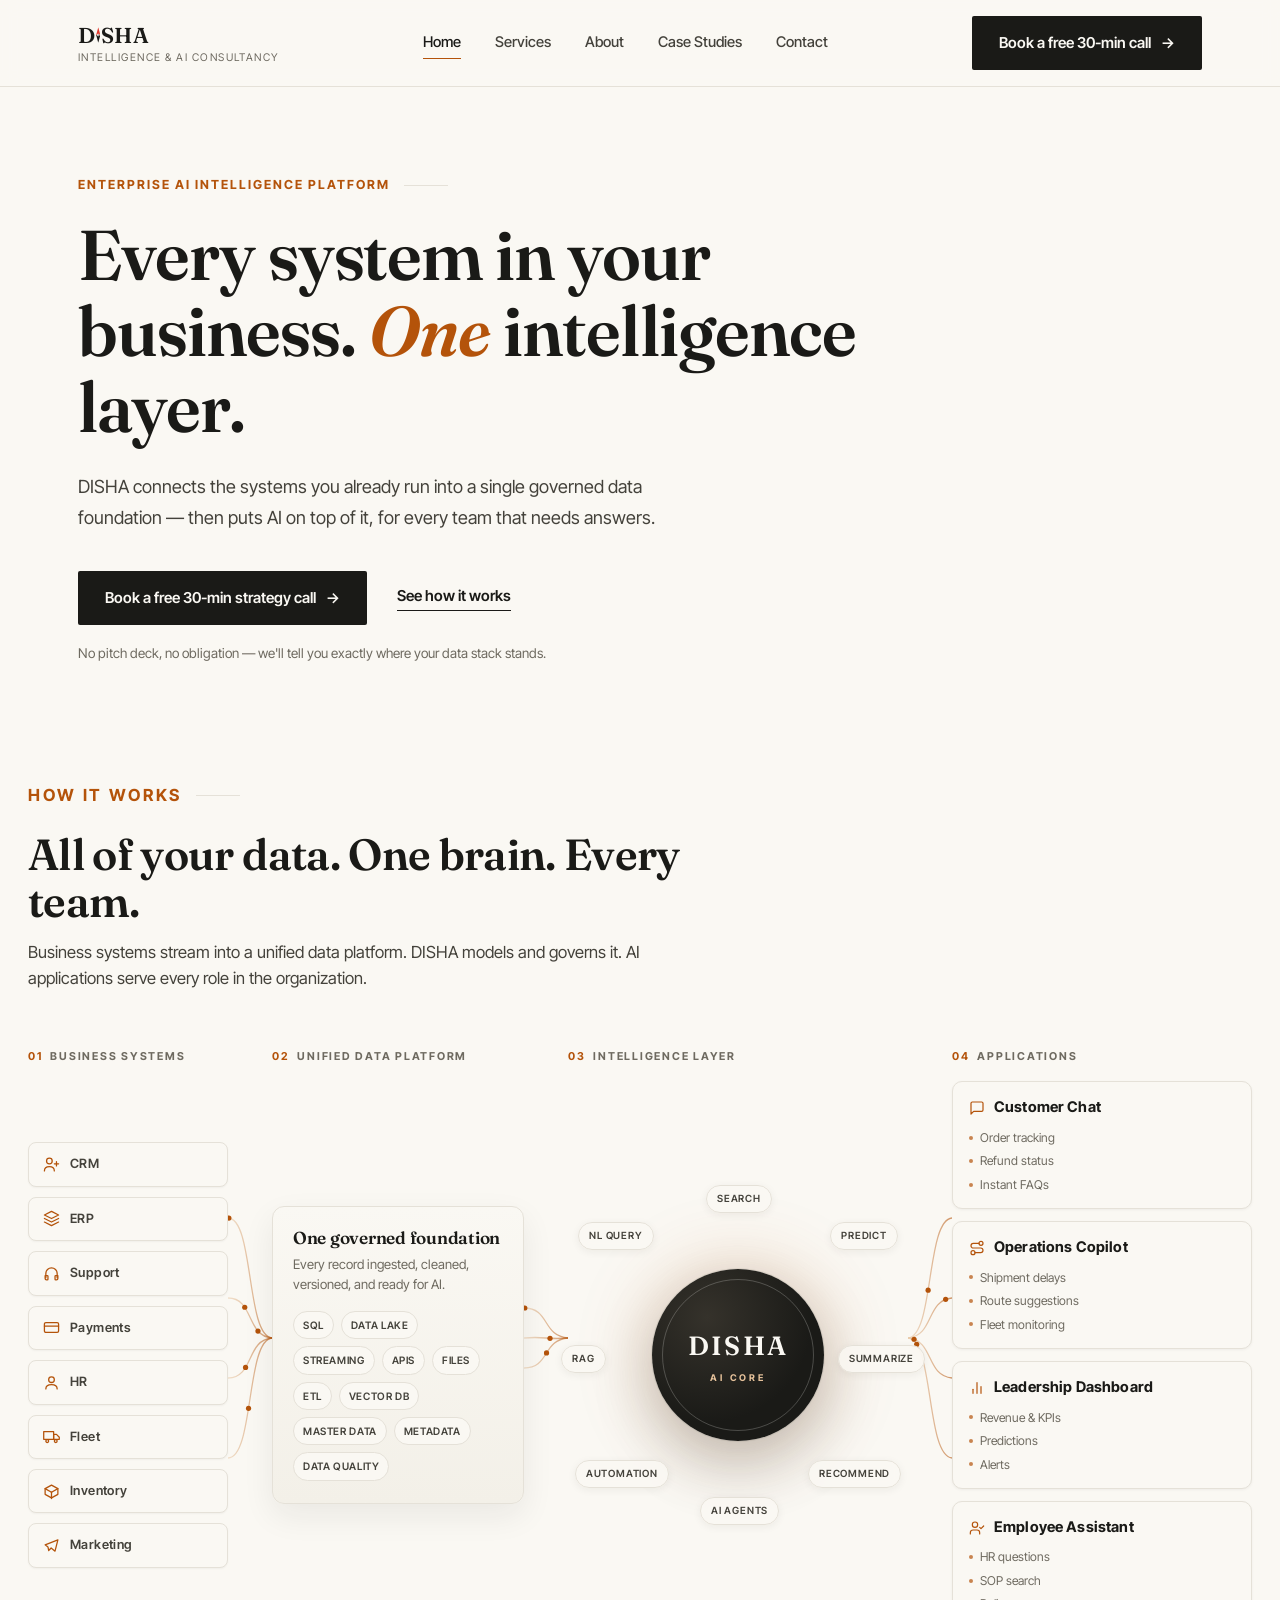
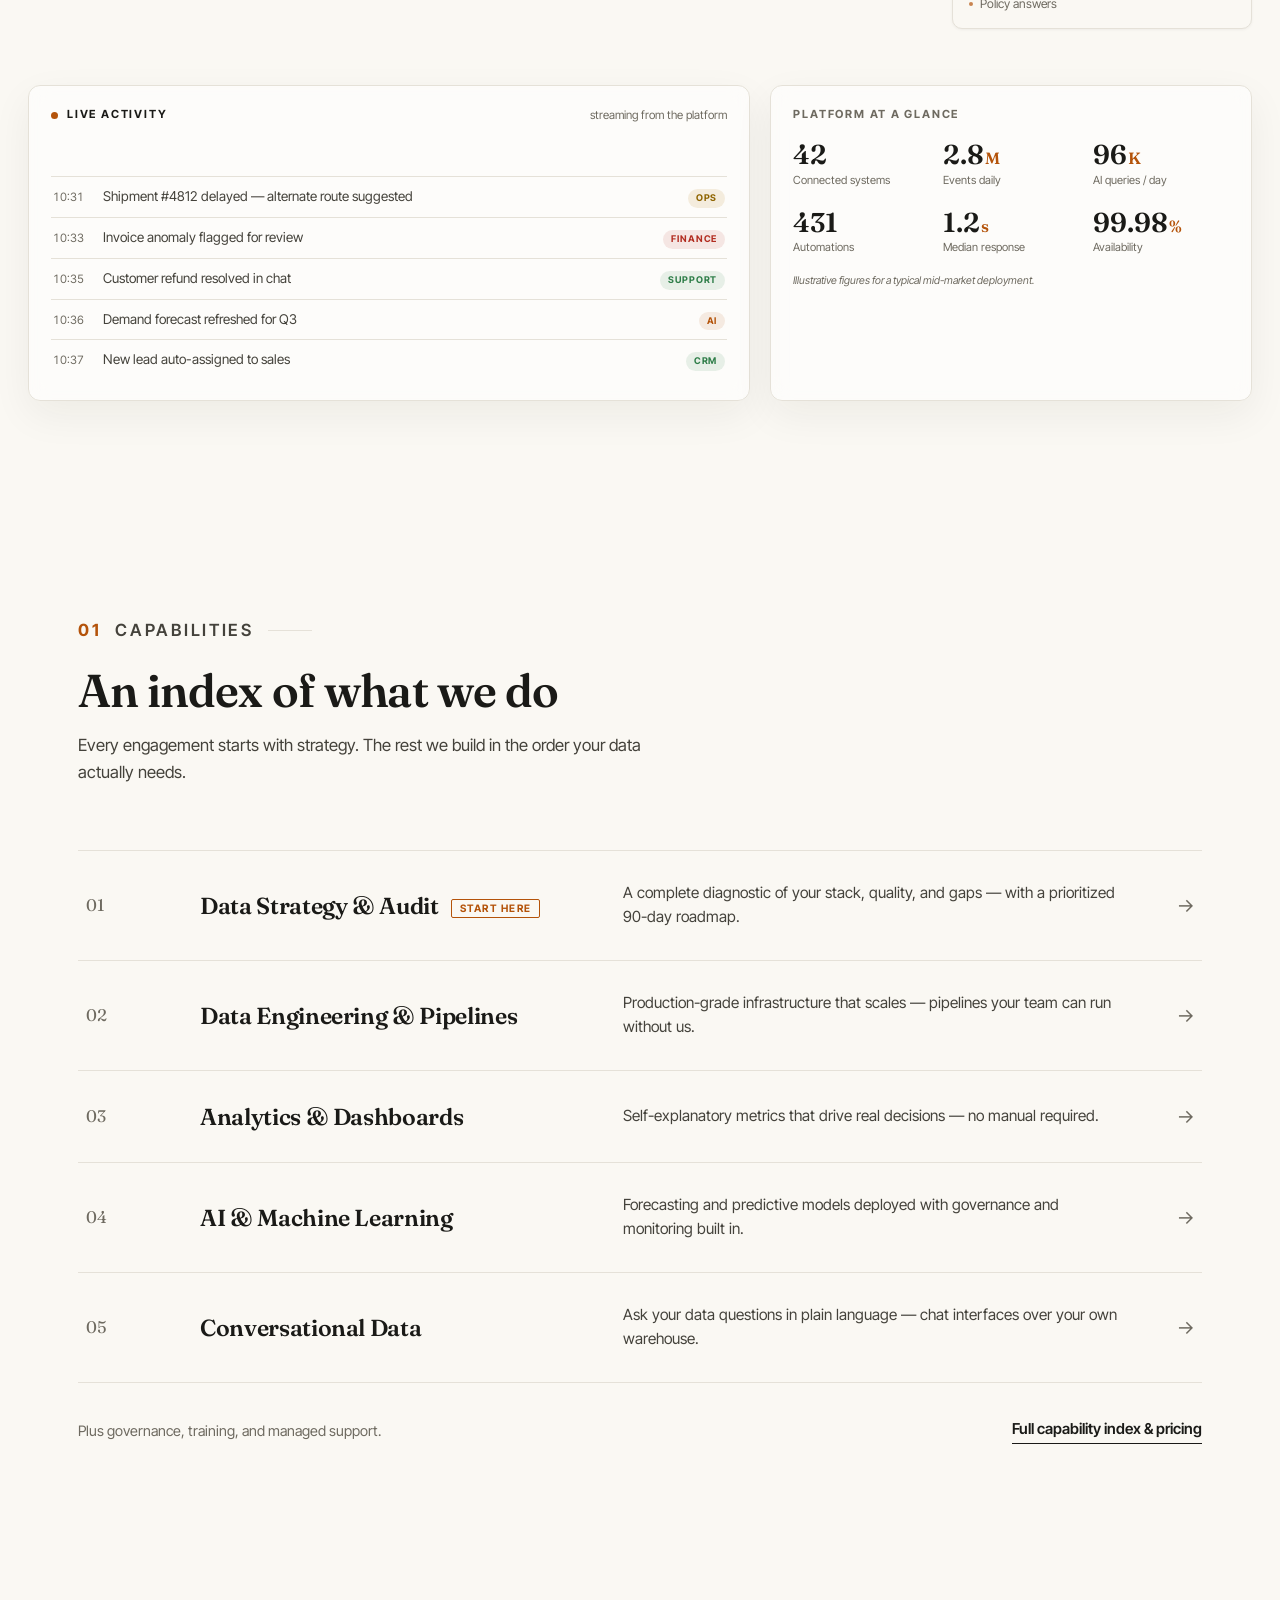
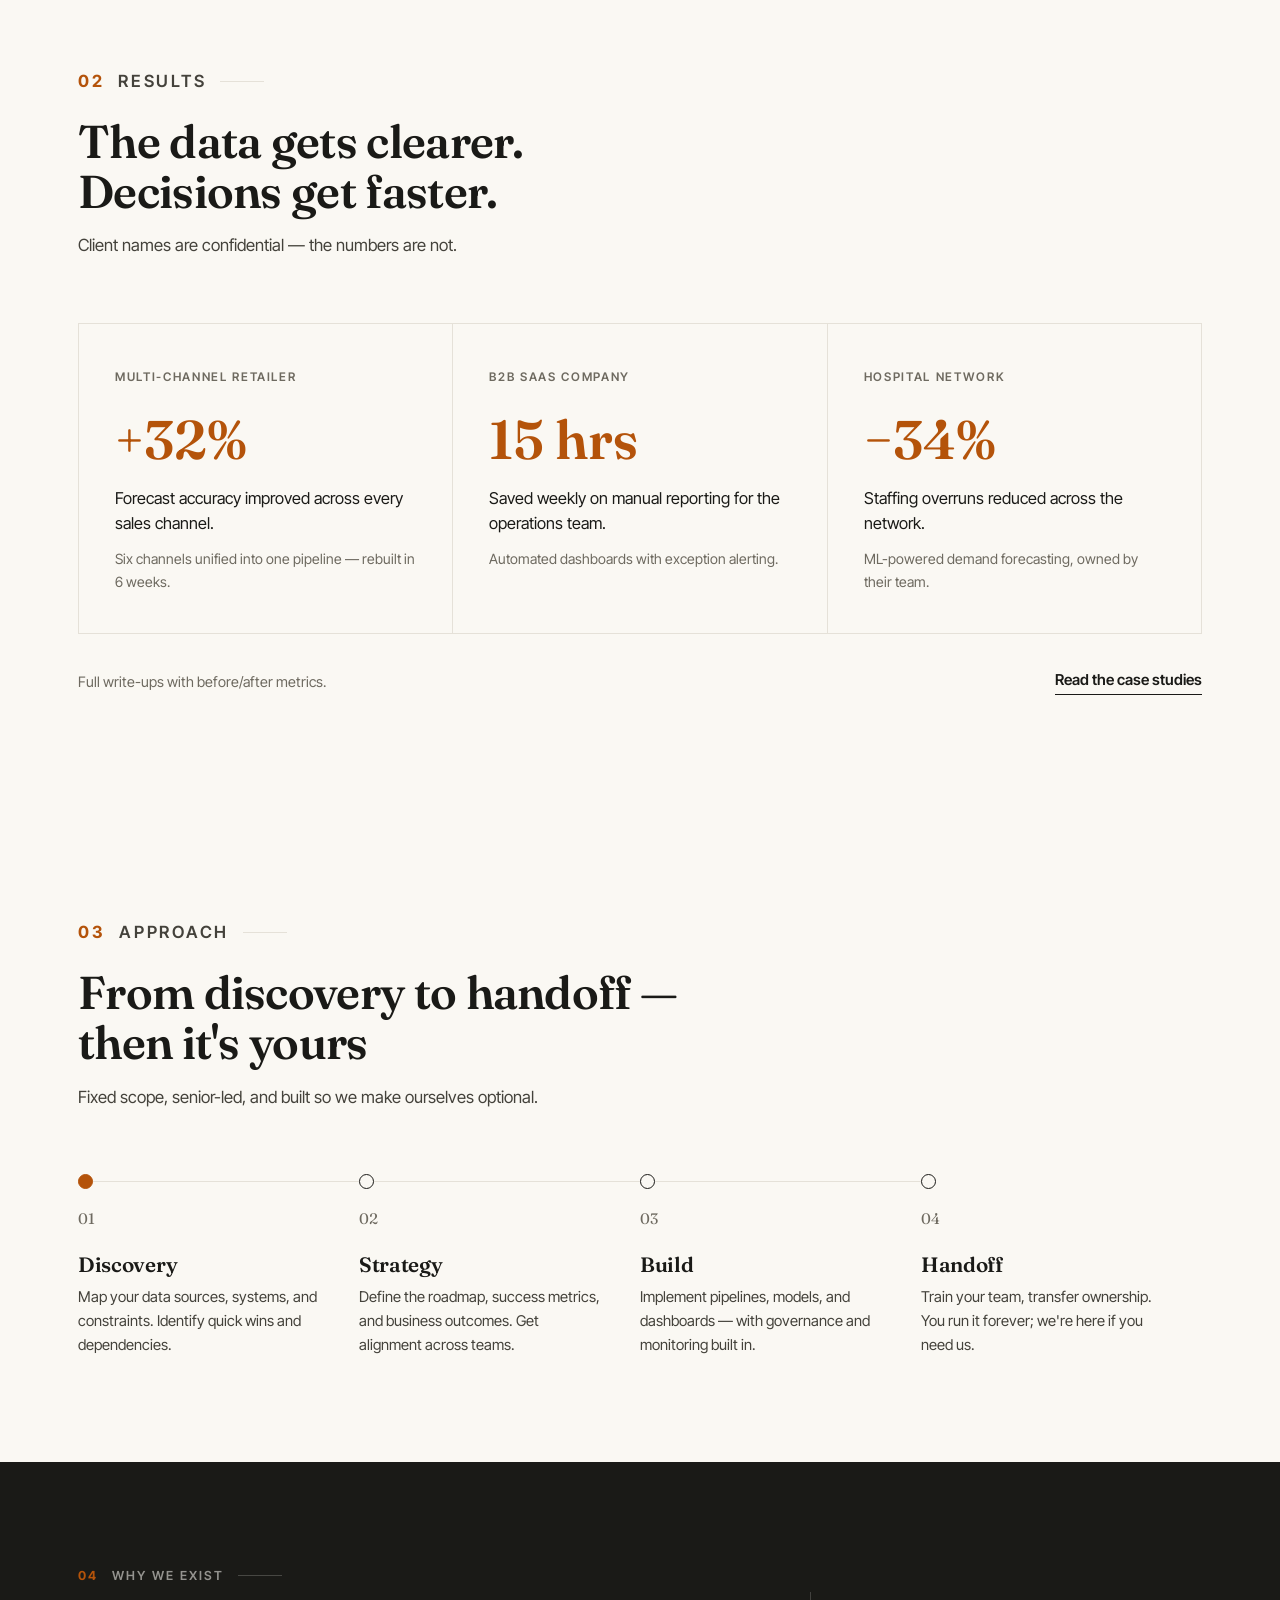
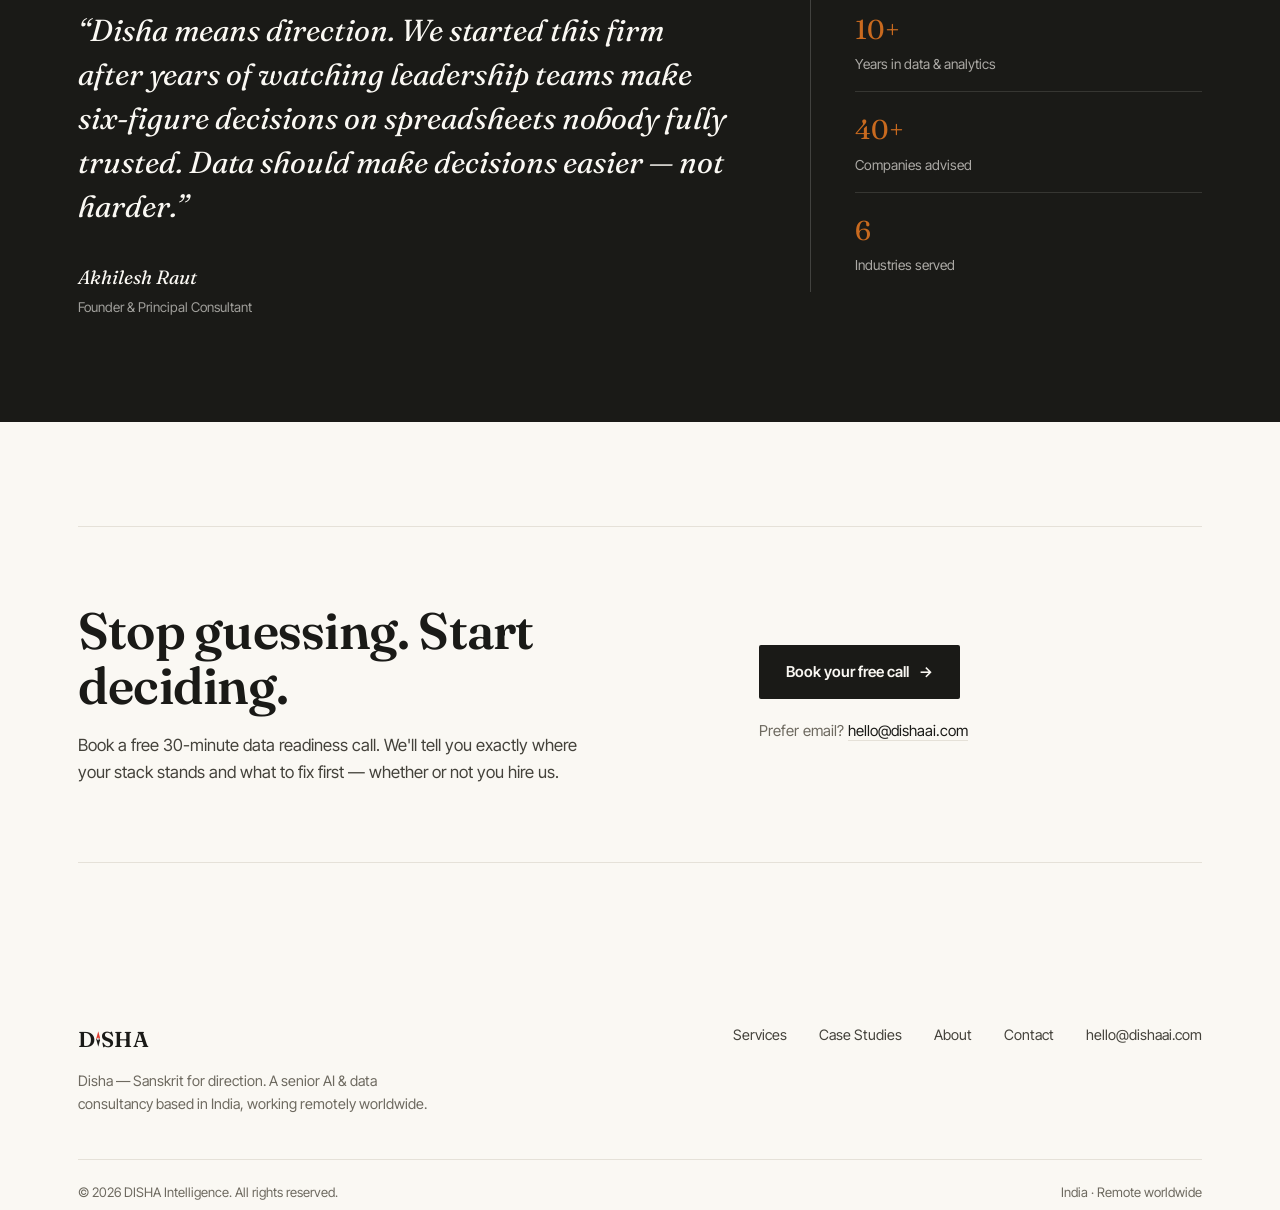
==== commit b635e914: "Unify navbar links across all 5 pages; drop Capabilities/Results from nav The homepage nav used anch" ====
--- a/index.html
+++ b/index.html
@@ -25,11 +25,11 @@
       </span>
     </a>
     <nav class="main-nav">
-      <a href="#capabilities">Capabilities</a>
-      <a href="#results">Results</a>
-      <a href="#approach">Approach</a>
-      <a href="services.html#pricing">Pricing</a>
+      <a href="index.html" class="active">Home</a>
+      <a href="services.html">Services</a>
       <a href="about.html">About</a>
+      <a href="case-studies.html">Case Studies</a>
+      <a href="contact.html">Contact</a>
     </nav>
     <a href="contact.html" class="btn btn-ink">Book a free 30-min call <span class="arrow">&rarr;</span></a>
   </div>
--- a/css/editorial.css
+++ b/css/editorial.css
@@ -125,6 +125,8 @@
 }
 .main-nav a:hover { color: var(--ink); }
 .main-nav a:hover::after { transform: scaleX(1); }
+.main-nav a.active { color: var(--ink); }
+.main-nav a.active::after { transform: scaleX(1); }
 
 /* ---------- Buttons ---------- */
 .btn {
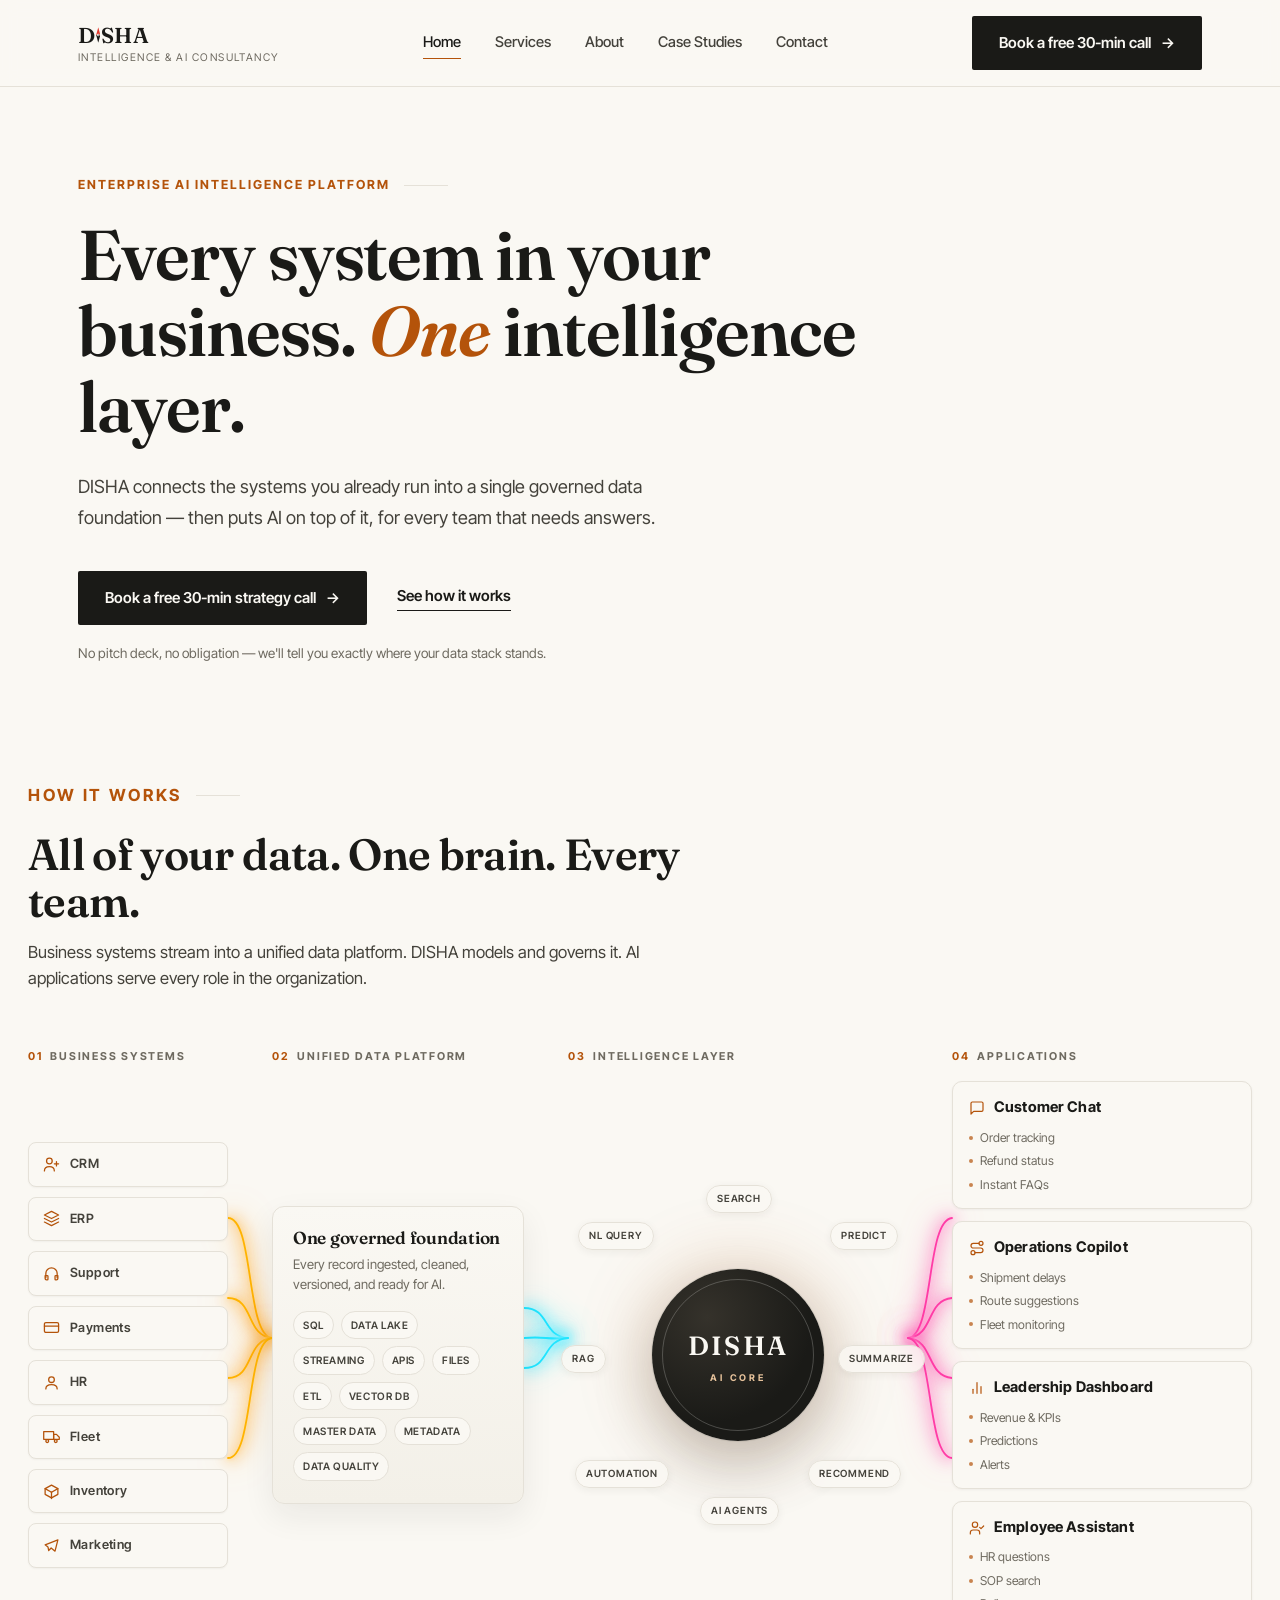
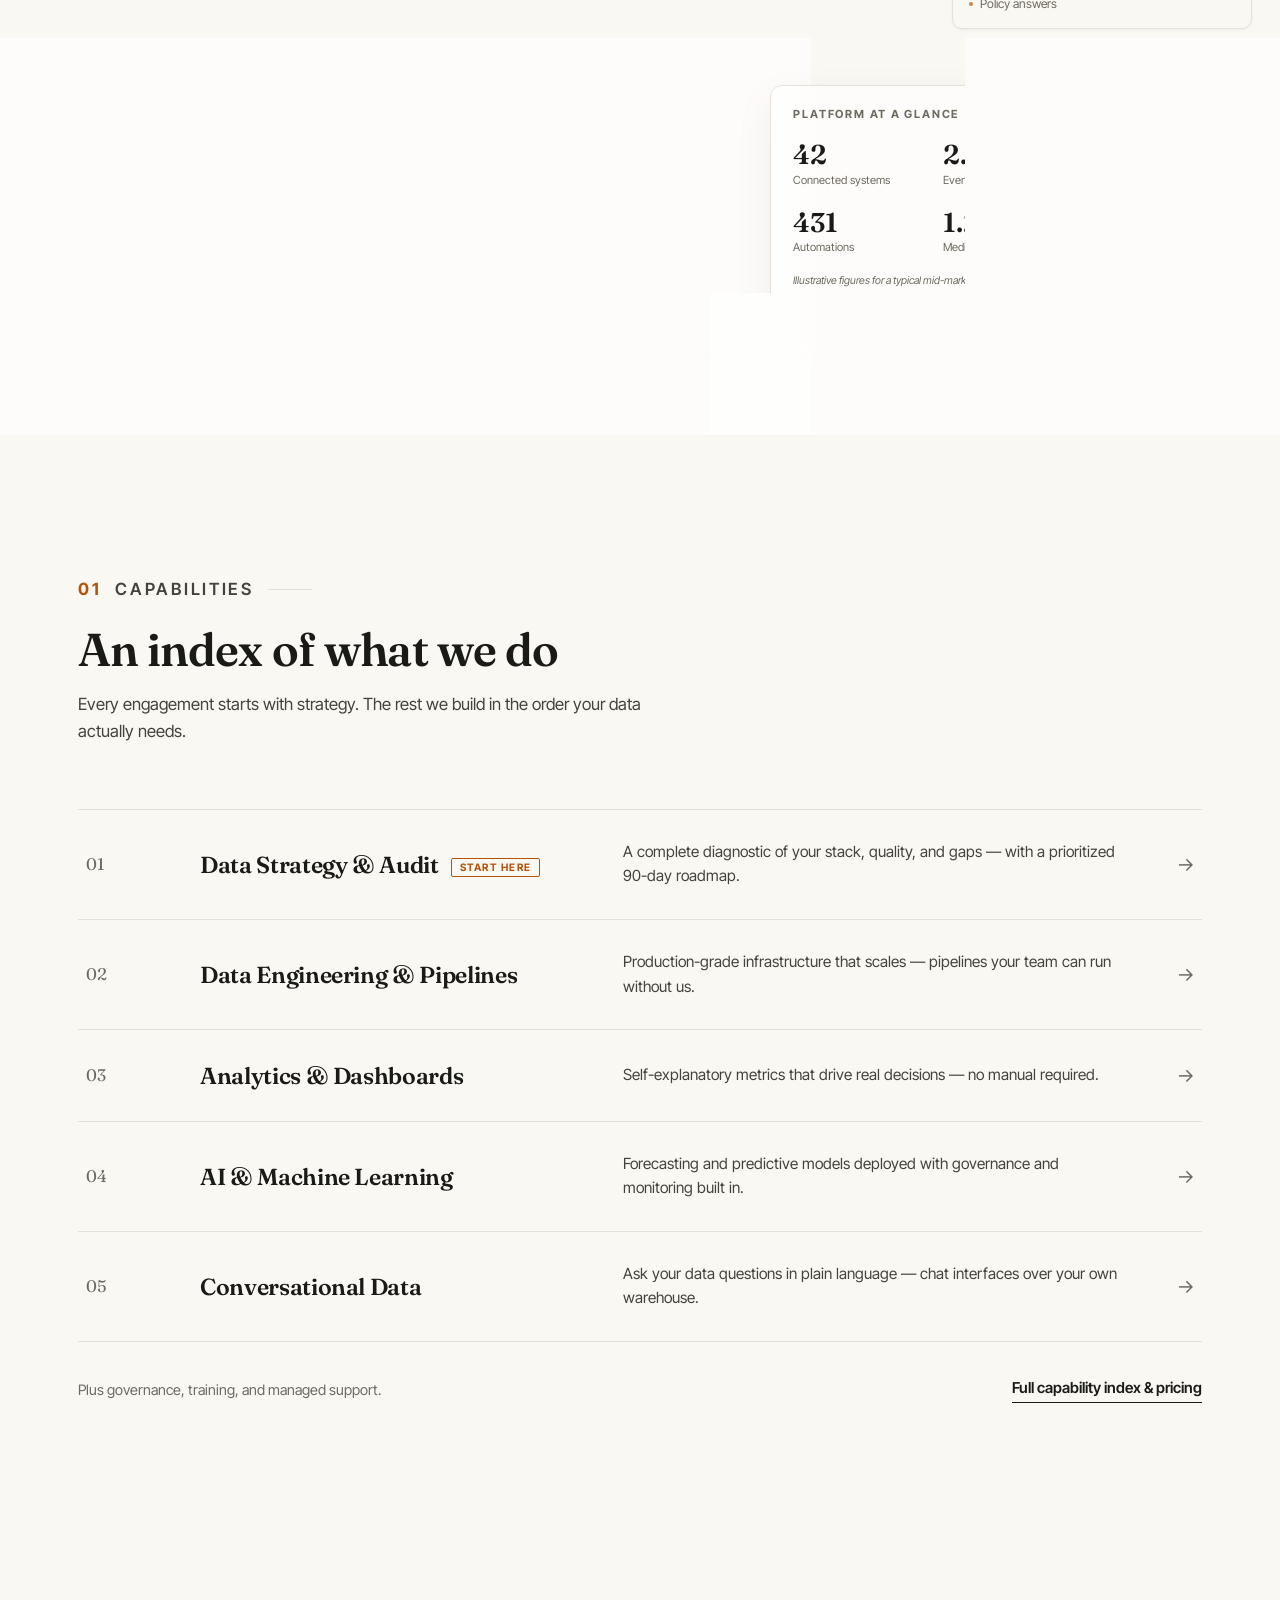
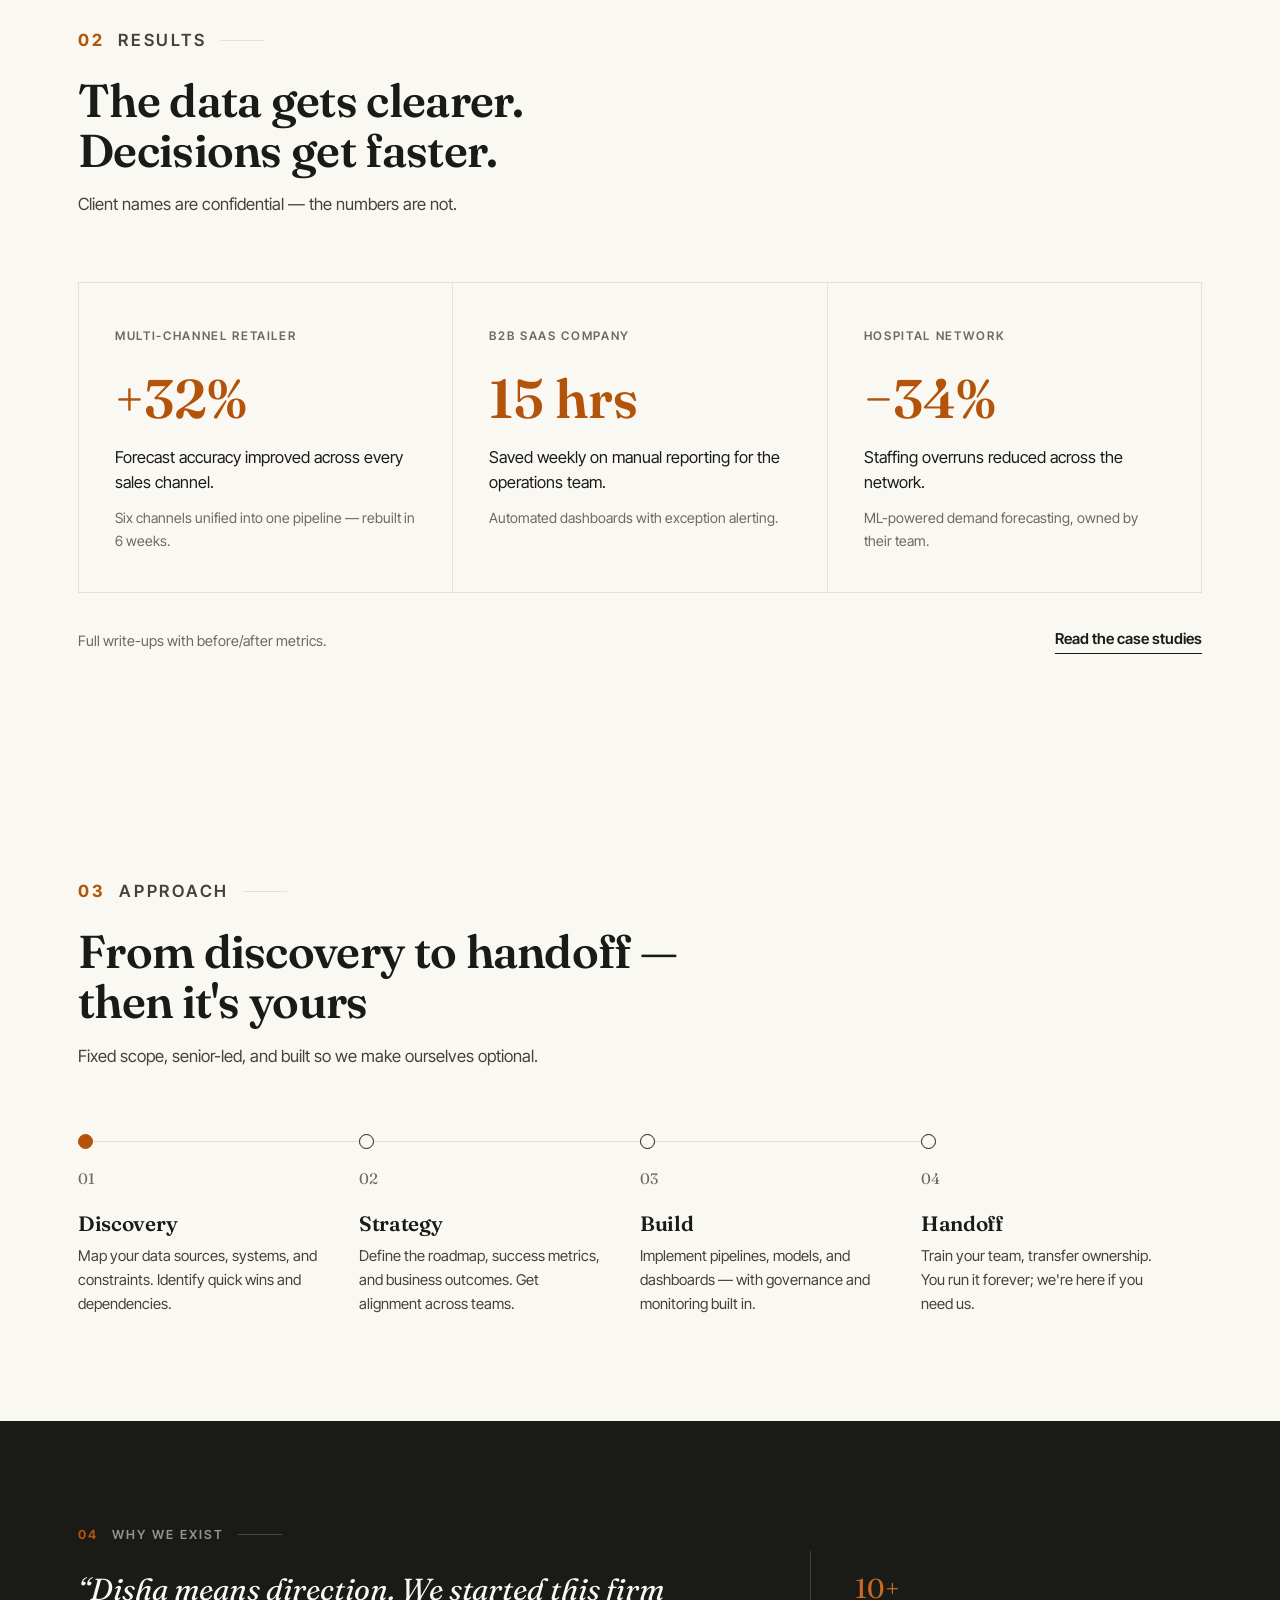
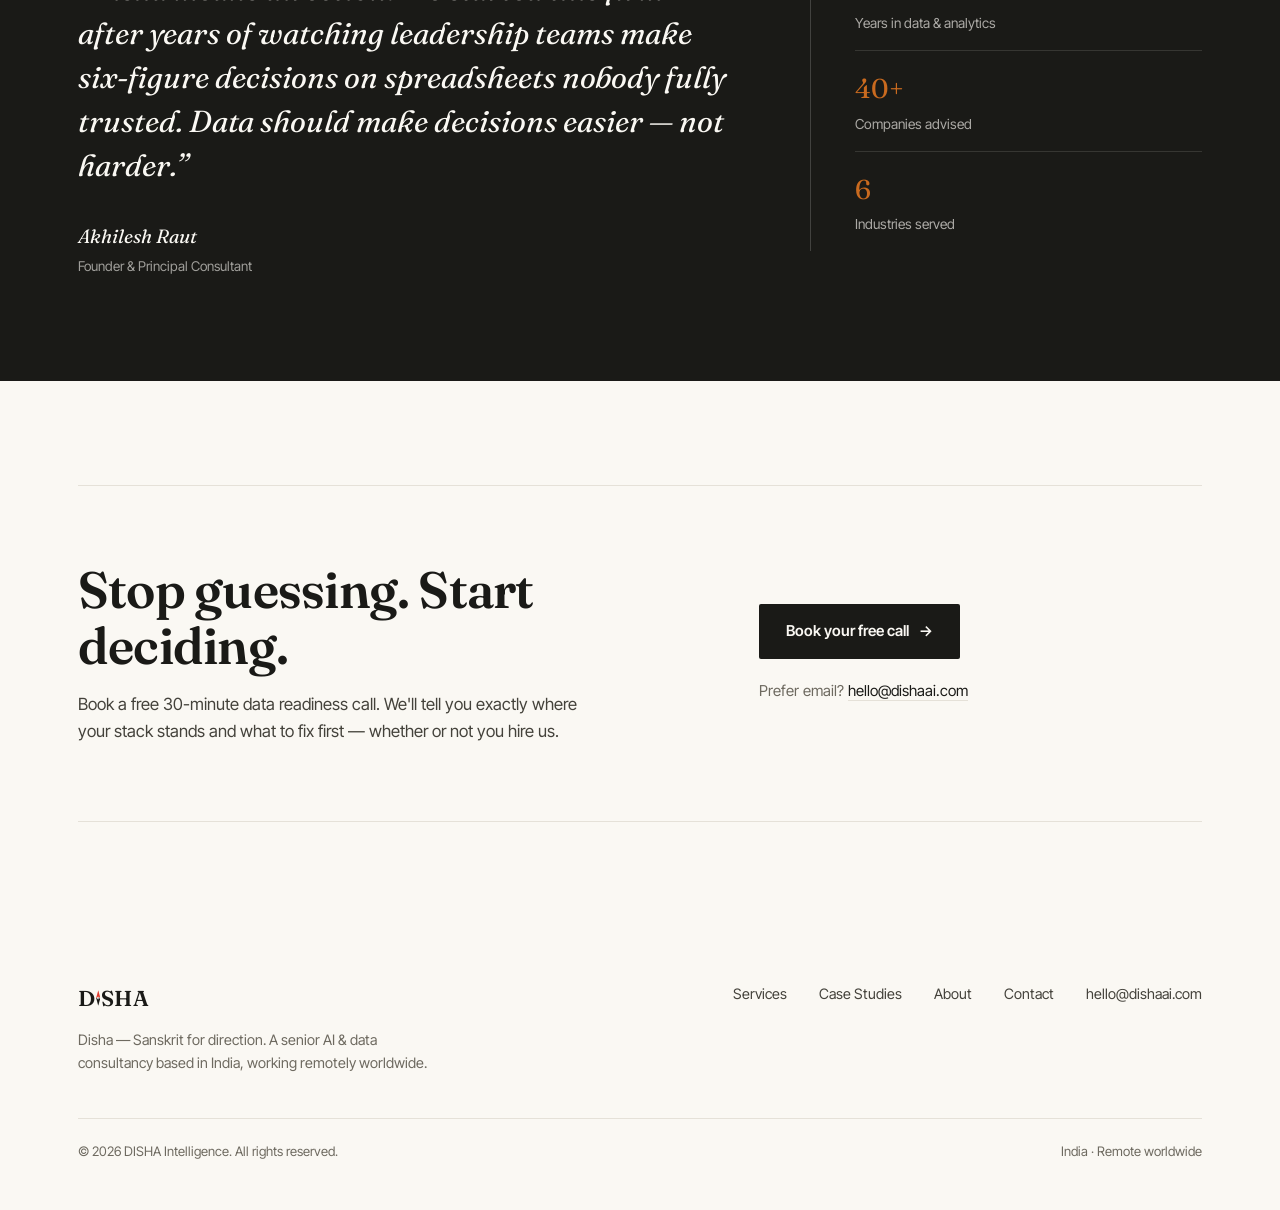
==== commit 7d13f0eb: "Replace traveling connector dots with pulsating neon glow lines The three architecture connectors (s" ====
--- a/index.html
+++ b/index.html
@@ -81,28 +81,15 @@
       </div>
 
       <!-- FLOW 1 -->
-      <div class="arch-conn" aria-hidden="true">
+      <div class="arch-conn flow-amber" aria-hidden="true">
         <svg class="conn-h" viewBox="0 0 44 320" xmlns="http://www.w3.org/2000/svg">
-          <defs>
-            <linearGradient id="connGrad" x1="0" y1="0" x2="1" y2="0">
-              <stop offset="0" stop-color="#E6C29B" stop-opacity="0.45"/>
-              <stop offset="1" stop-color="#B4530A" stop-opacity="0.6"/>
-            </linearGradient>
-          </defs>
-          <path id="f1a" d="M0 40 C 26 40 18 158 44 160"/>
-          <path id="f1b" d="M0 120 C 26 120 18 158 44 160"/>
-          <path id="f1c" d="M0 200 C 26 200 18 162 44 160"/>
-          <path id="f1d" d="M0 280 C 26 280 18 162 44 160"/>
-          <circle class="dot" r="2.6"><animateMotion dur="2.6s" begin="-0s" repeatCount="indefinite"><mpath href="#f1a"/></animateMotion></circle>
-          <circle class="dot" r="2.6"><animateMotion dur="2.9s" begin="-1.2s" repeatCount="indefinite"><mpath href="#f1b"/></animateMotion></circle>
-          <circle class="dot" r="2.6"><animateMotion dur="2.4s" begin="-0.6s" repeatCount="indefinite"><mpath href="#f1c"/></animateMotion></circle>
-          <circle class="dot" r="2.6"><animateMotion dur="3.1s" begin="-1.8s" repeatCount="indefinite"><mpath href="#f1d"/></animateMotion></circle>
-          <circle class="dot" r="2.6"><animateMotion dur="2.7s" begin="-2.1s" repeatCount="indefinite"><mpath href="#f1b"/></animateMotion></circle>
+          <path class="flow-line" style="animation-delay:-0s" d="M0 40 C 26 40 18 158 44 160"/>
+          <path class="flow-line" style="animation-delay:-.5s" d="M0 120 C 26 120 18 158 44 160"/>
+          <path class="flow-line" style="animation-delay:-1s" d="M0 200 C 26 200 18 162 44 160"/>
+          <path class="flow-line" style="animation-delay:-1.5s" d="M0 280 C 26 280 18 162 44 160"/>
         </svg>
         <svg class="conn-v" viewBox="0 0 44 56" xmlns="http://www.w3.org/2000/svg">
-          <path id="fv1" d="M22 0 C 21 18 23 38 22 56"/>
-          <circle class="dot" r="2.6"><animateMotion dur="1.5s" begin="-0s" repeatCount="indefinite"><mpath href="#fv1"/></animateMotion></circle>
-          <circle class="dot" r="2.6"><animateMotion dur="1.5s" begin="-0.75s" repeatCount="indefinite"><mpath href="#fv1"/></animateMotion></circle>
+          <path class="flow-line" style="animation-delay:-0s" d="M22 0 C 21 18 23 38 22 56"/>
         </svg>
       </div>
 
@@ -130,19 +117,14 @@
       </div>
 
       <!-- FLOW 2 -->
-      <div class="arch-conn" aria-hidden="true">
+      <div class="arch-conn flow-cyan" aria-hidden="true">
         <svg class="conn-h" viewBox="0 0 44 320" xmlns="http://www.w3.org/2000/svg">
-          <path id="f2a" d="M0 130 C 26 130 18 158 44 160"/>
-          <path id="f2b" d="M0 160 C 22 158 22 162 44 160"/>
-          <path id="f2c" d="M0 190 C 26 190 18 162 44 160"/>
-          <circle class="dot" r="2.6"><animateMotion dur="1.3s" begin="-0s" repeatCount="indefinite"><mpath href="#f2a"/></animateMotion></circle>
-          <circle class="dot" r="2.6"><animateMotion dur="1.2s" begin="-0.5s" repeatCount="indefinite"><mpath href="#f2b"/></animateMotion></circle>
-          <circle class="dot" r="2.6"><animateMotion dur="1.4s" begin="-0.9s" repeatCount="indefinite"><mpath href="#f2c"/></animateMotion></circle>
+          <path class="flow-line" style="animation-delay:-0s" d="M0 130 C 26 130 18 158 44 160"/>
+          <path class="flow-line" style="animation-delay:-.4s" d="M0 160 C 22 158 22 162 44 160"/>
+          <path class="flow-line" style="animation-delay:-.8s" d="M0 190 C 26 190 18 162 44 160"/>
         </svg>
         <svg class="conn-v" viewBox="0 0 44 56" xmlns="http://www.w3.org/2000/svg">
-          <path id="fv2" d="M22 0 C 21 18 23 38 22 56"/>
-          <circle class="dot" r="2.6"><animateMotion dur="1.5s" begin="-0.3s" repeatCount="indefinite"><mpath href="#fv2"/></animateMotion></circle>
-          <circle class="dot" r="2.6"><animateMotion dur="1.5s" begin="-1s" repeatCount="indefinite"><mpath href="#fv2"/></animateMotion></circle>
+          <path class="flow-line" style="animation-delay:-0s" d="M22 0 C 21 18 23 38 22 56"/>
         </svg>
       </div>
 
@@ -174,21 +156,15 @@
       </div>
 
       <!-- FLOW 3 -->
-      <div class="arch-conn" aria-hidden="true">
+      <div class="arch-conn flow-magenta" aria-hidden="true">
         <svg class="conn-h" viewBox="0 0 44 320" xmlns="http://www.w3.org/2000/svg">
-          <path id="f3a" d="M0 160 C 26 158 18 42 44 40"/>
-          <path id="f3b" d="M0 160 C 26 158 18 122 44 120"/>
-          <path id="f3c" d="M0 160 C 26 162 18 198 44 200"/>
-          <path id="f3d" d="M0 160 C 26 162 18 278 44 280"/>
-          <circle class="dot" r="2.6"><animateMotion dur="2.2s" begin="-0s" repeatCount="indefinite"><mpath href="#f3a"/></animateMotion></circle>
-          <circle class="dot" r="2.6"><animateMotion dur="2s" begin="-0.7s" repeatCount="indefinite"><mpath href="#f3b"/></animateMotion></circle>
-          <circle class="dot" r="2.6"><animateMotion dur="2.1s" begin="-1.3s" repeatCount="indefinite"><mpath href="#f3c"/></animateMotion></circle>
-          <circle class="dot" r="2.6"><animateMotion dur="2.4s" begin="-1.9s" repeatCount="indefinite"><mpath href="#f3d"/></animateMotion></circle>
+          <path class="flow-line" style="animation-delay:-0s" d="M0 160 C 26 158 18 42 44 40"/>
+          <path class="flow-line" style="animation-delay:-.5s" d="M0 160 C 26 158 18 122 44 120"/>
+          <path class="flow-line" style="animation-delay:-1s" d="M0 160 C 26 162 18 198 44 200"/>
+          <path class="flow-line" style="animation-delay:-1.5s" d="M0 160 C 26 162 18 278 44 280"/>
         </svg>
         <svg class="conn-v" viewBox="0 0 44 56" xmlns="http://www.w3.org/2000/svg">
-          <path id="fv3" d="M22 0 C 21 18 23 38 22 56"/>
-          <circle class="dot" r="2.6"><animateMotion dur="1.5s" begin="-0.5s" repeatCount="indefinite"><mpath href="#fv3"/></animateMotion></circle>
-          <circle class="dot" r="2.6"><animateMotion dur="1.5s" begin="-1.2s" repeatCount="indefinite"><mpath href="#fv3"/></animateMotion></circle>
+          <path class="flow-line" style="animation-delay:-0s" d="M22 0 C 21 18 23 38 22 56"/>
         </svg>
       </div>
 
--- a/css/editorial.css
+++ b/css/editorial.css
@@ -384,13 +384,37 @@
   flex: none;
 }
 
-/* Flow connectors */
+/* Flow connectors — pulsating neon glow lines, one hue per stage */
 .arch-conn { align-self: center; display: flex; align-items: center; justify-content: center; }
-.conn-h { width: 44px; height: 320px; display: block; }
-.conn-v { display: none; width: 44px; height: 56px; }
-.arch-conn path { fill: none; stroke: url(#connGrad); stroke-width: 1.3; }
-.conn-v path { stroke: #CBB59A; }
-.arch-conn .dot { fill: var(--accent); }
+.conn-h { width: 44px; height: 320px; display: block; overflow: visible; }
+.conn-v { display: none; width: 44px; height: 56px; overflow: visible; }
+
+.flow-line {
+  fill: none;
+  stroke-width: 1.8;
+  stroke-linecap: round;
+  animation: neon-breathe 2.6s ease-in-out infinite;
+}
+
+.flow-amber .flow-line {
+  stroke: #FFB300;
+  filter: drop-shadow(0 0 2px #FFD37A) drop-shadow(0 0 7px #FF9800) drop-shadow(0 0 14px rgba(255, 152, 0, 0.55));
+}
+.flow-cyan .flow-line {
+  stroke: #22E5FF;
+  animation-duration: 1.7s;
+  filter: drop-shadow(0 0 2px #B6F5FF) drop-shadow(0 0 7px #22E5FF) drop-shadow(0 0 14px rgba(34, 229, 255, 0.6));
+}
+.flow-magenta .flow-line {
+  stroke: #FF3DA6;
+  animation-duration: 2.2s;
+  filter: drop-shadow(0 0 2px #FFB6E1) drop-shadow(0 0 7px #FF3DA6) drop-shadow(0 0 14px rgba(255, 61, 166, 0.55));
+}
+
+@keyframes neon-breathe {
+  0%, 100% { opacity: 0.45; stroke-width: 1.4; }
+  50%      { opacity: 1;    stroke-width: 2.1; }
+}
 
 /* Live console: activity feed + metrics */
 .arch-console { display: grid; grid-template-columns: 1.5fr 1fr; gap: 20px; margin-top: 56px; }
@@ -666,9 +690,9 @@
 
 @media (prefers-reduced-motion: reduce) {
   .js [data-reveal] { opacity: 1; transform: none; transition: none; }
-  .orbit-chip, .ai-pulse, .blink { animation: none; }
+  .orbit-chip, .ai-pulse, .blink, .flow-line { animation: none; }
   .ai-pulse { opacity: 0.2; transform: scale(1.15); }
-  .arch-conn .dot { display: none; }
+  .flow-line { opacity: 0.75; }
   .evt { transition: none; }
 }
 
@@ -742,5 +766,4 @@
       0 0 90px rgba(217, 130, 43, 0.25);
   }
   .ai-core::after { border-color: rgba(241, 237, 227, 0.16); }
-  .conn-v path { stroke: #4A443C; }
-}
+}
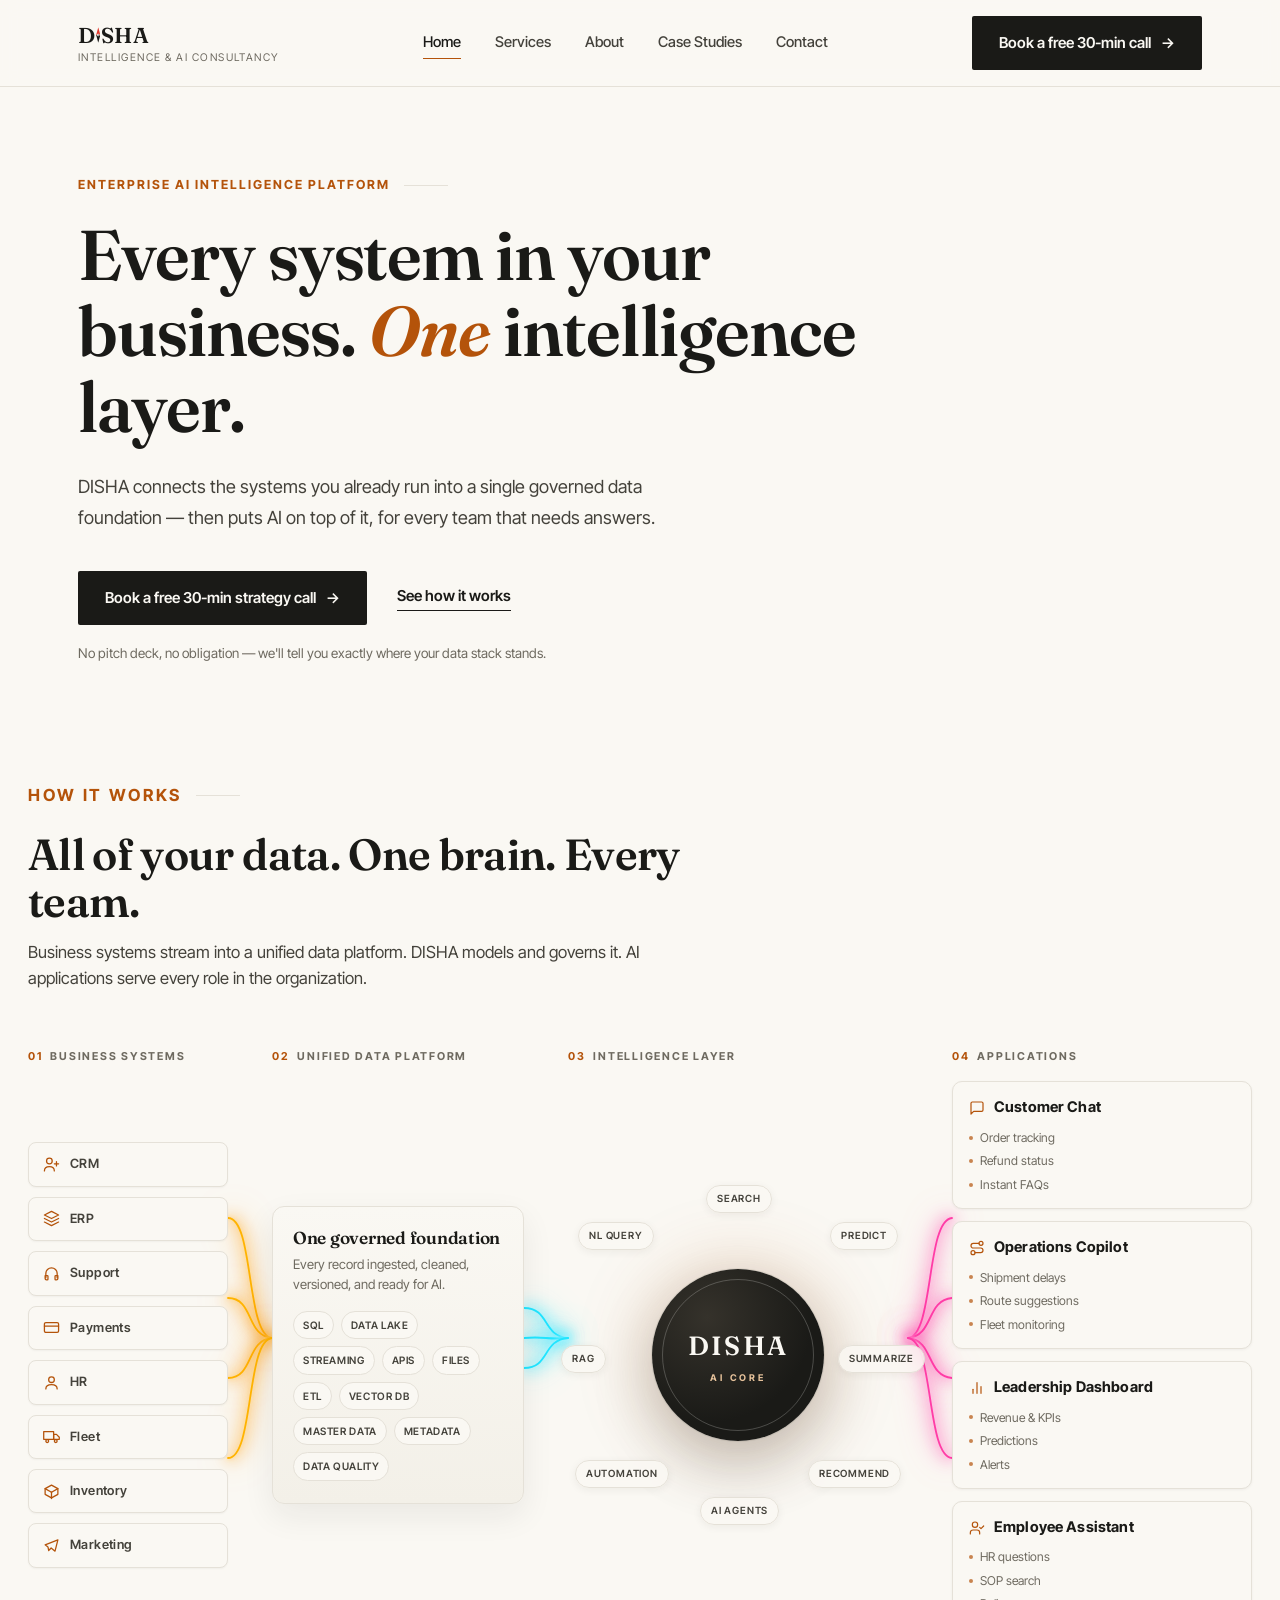
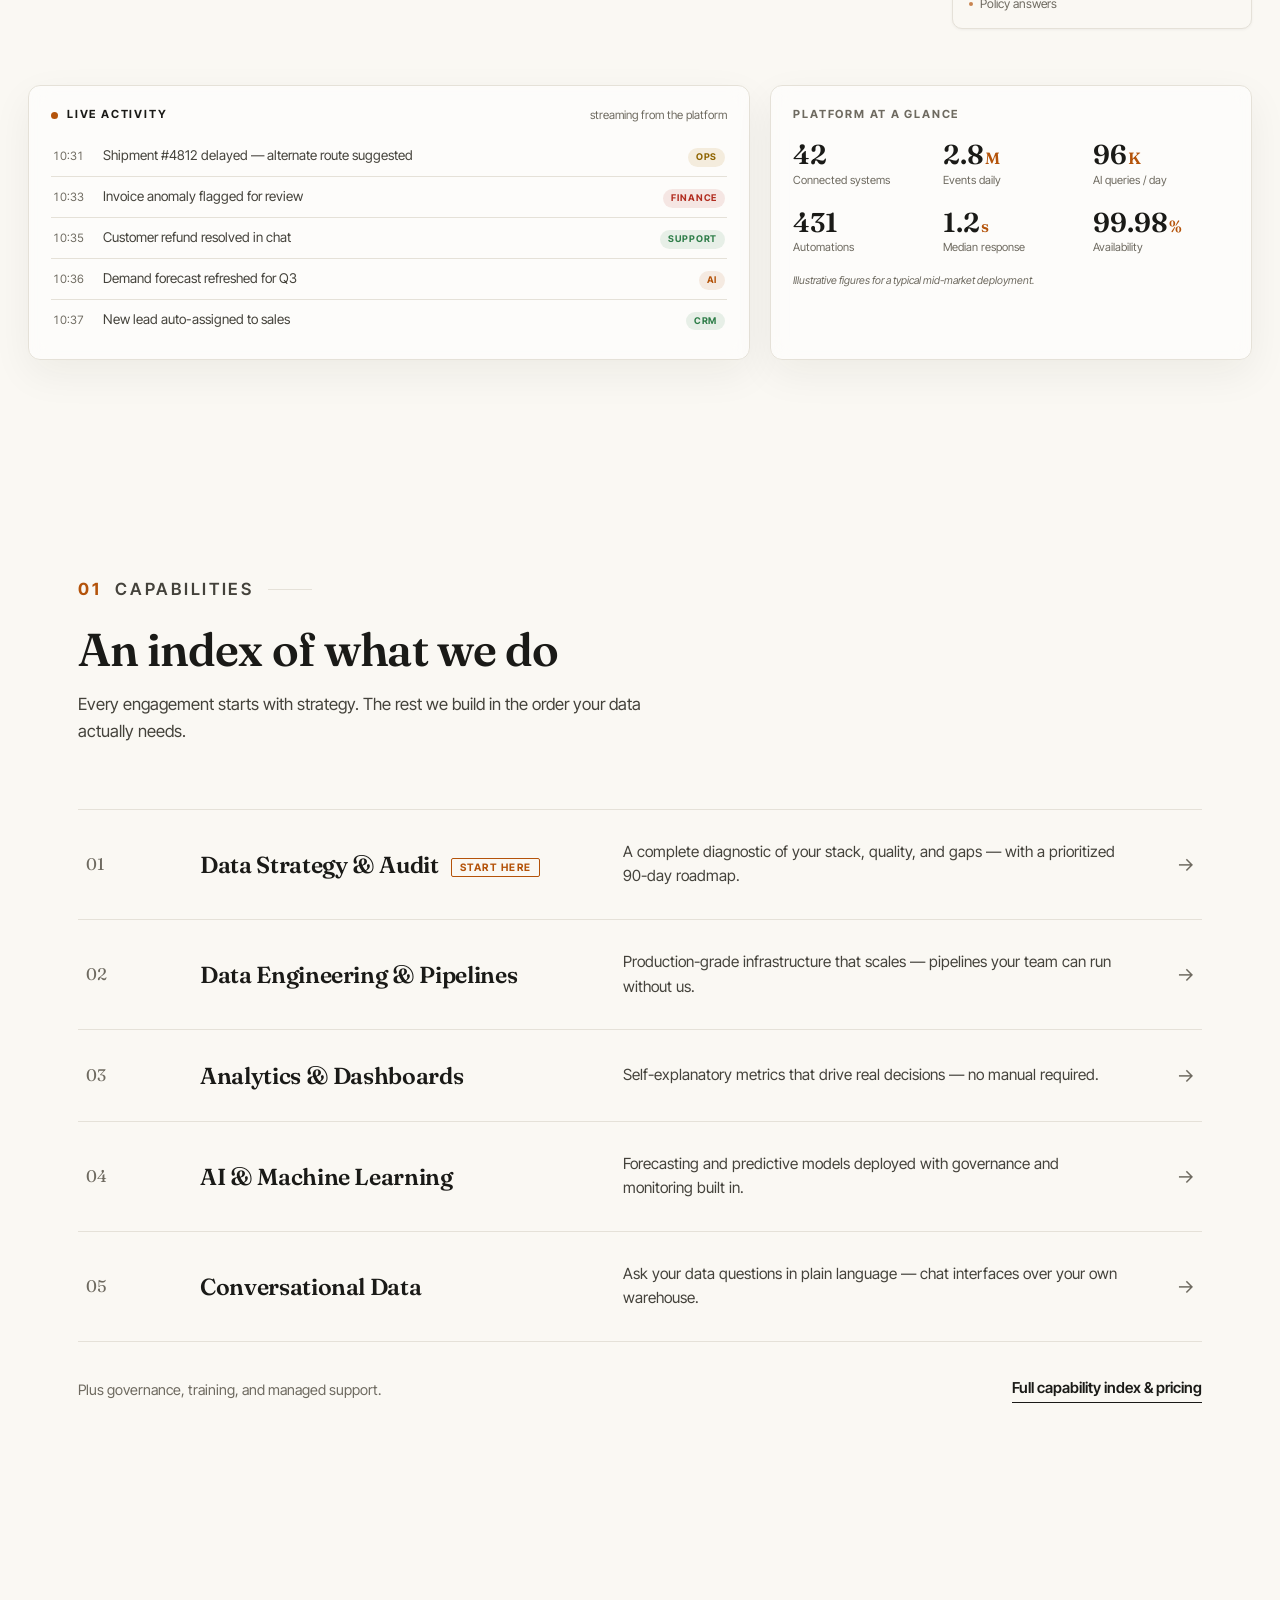
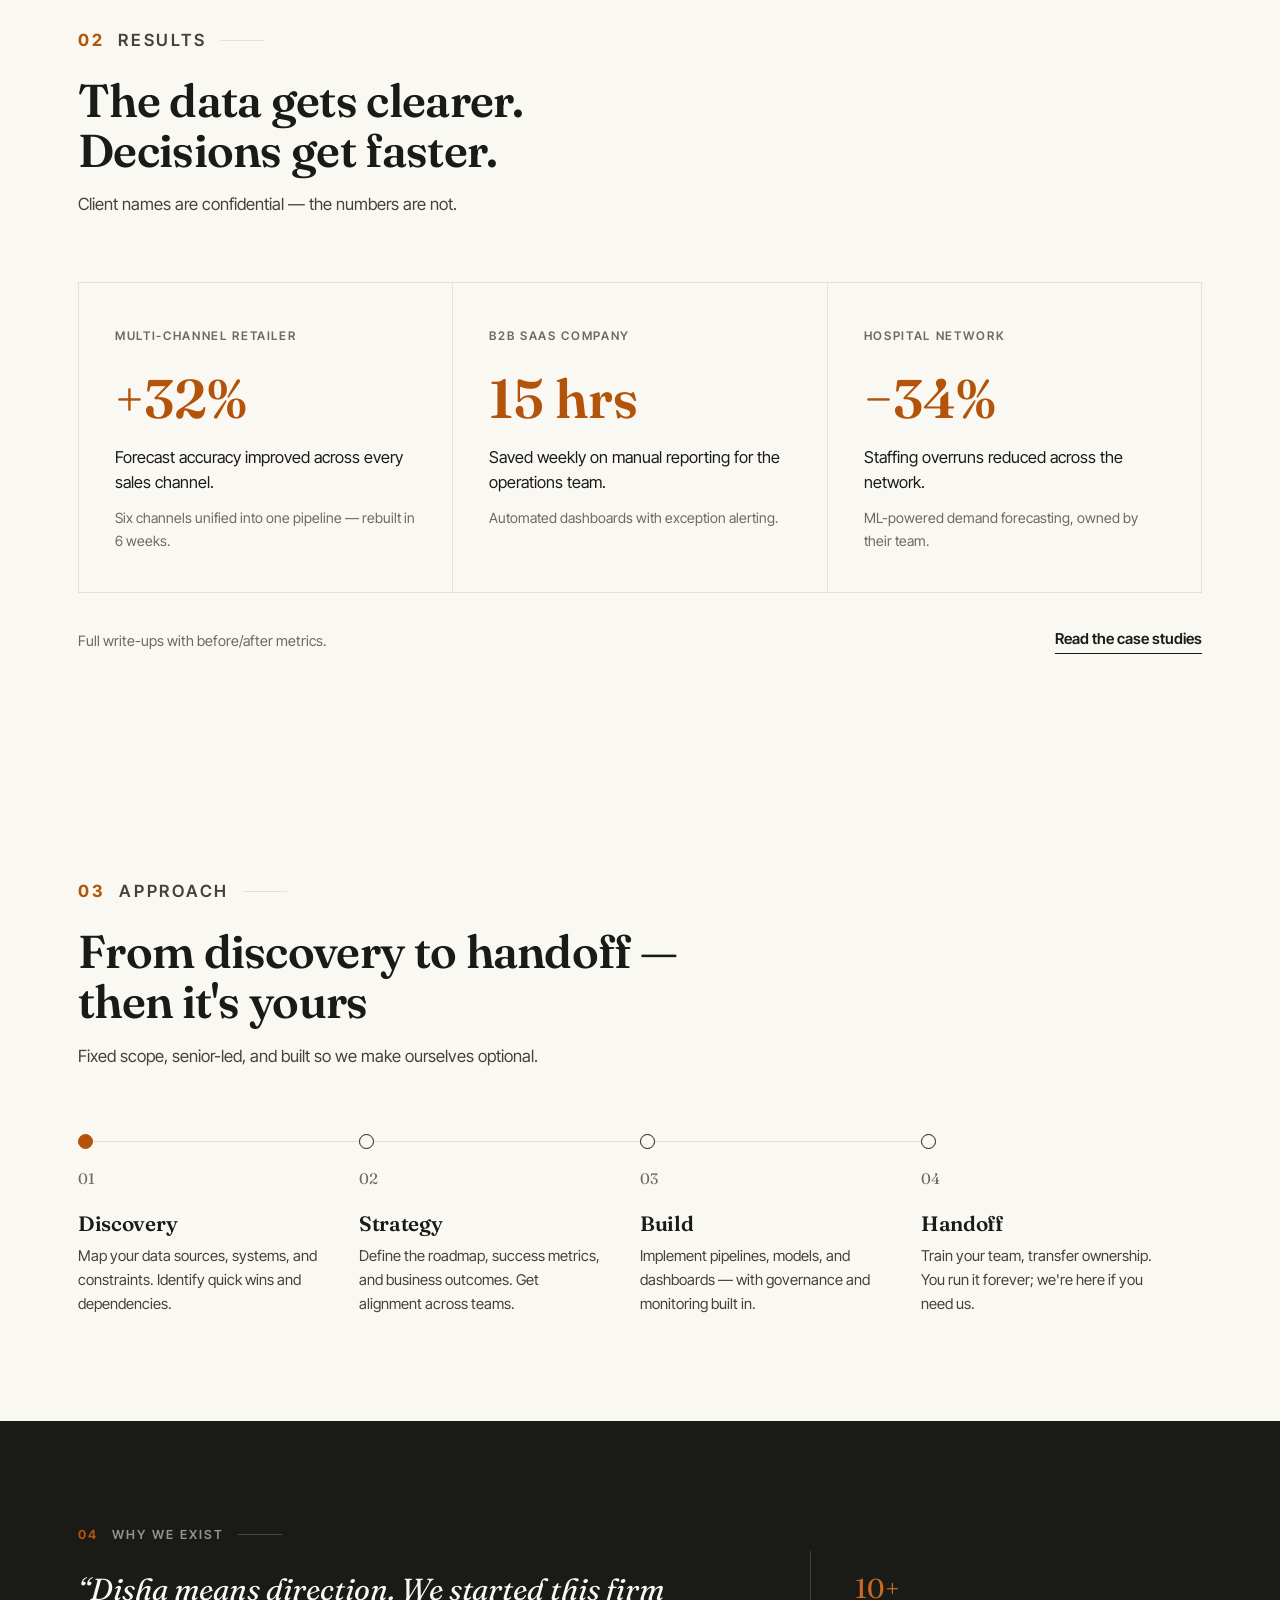
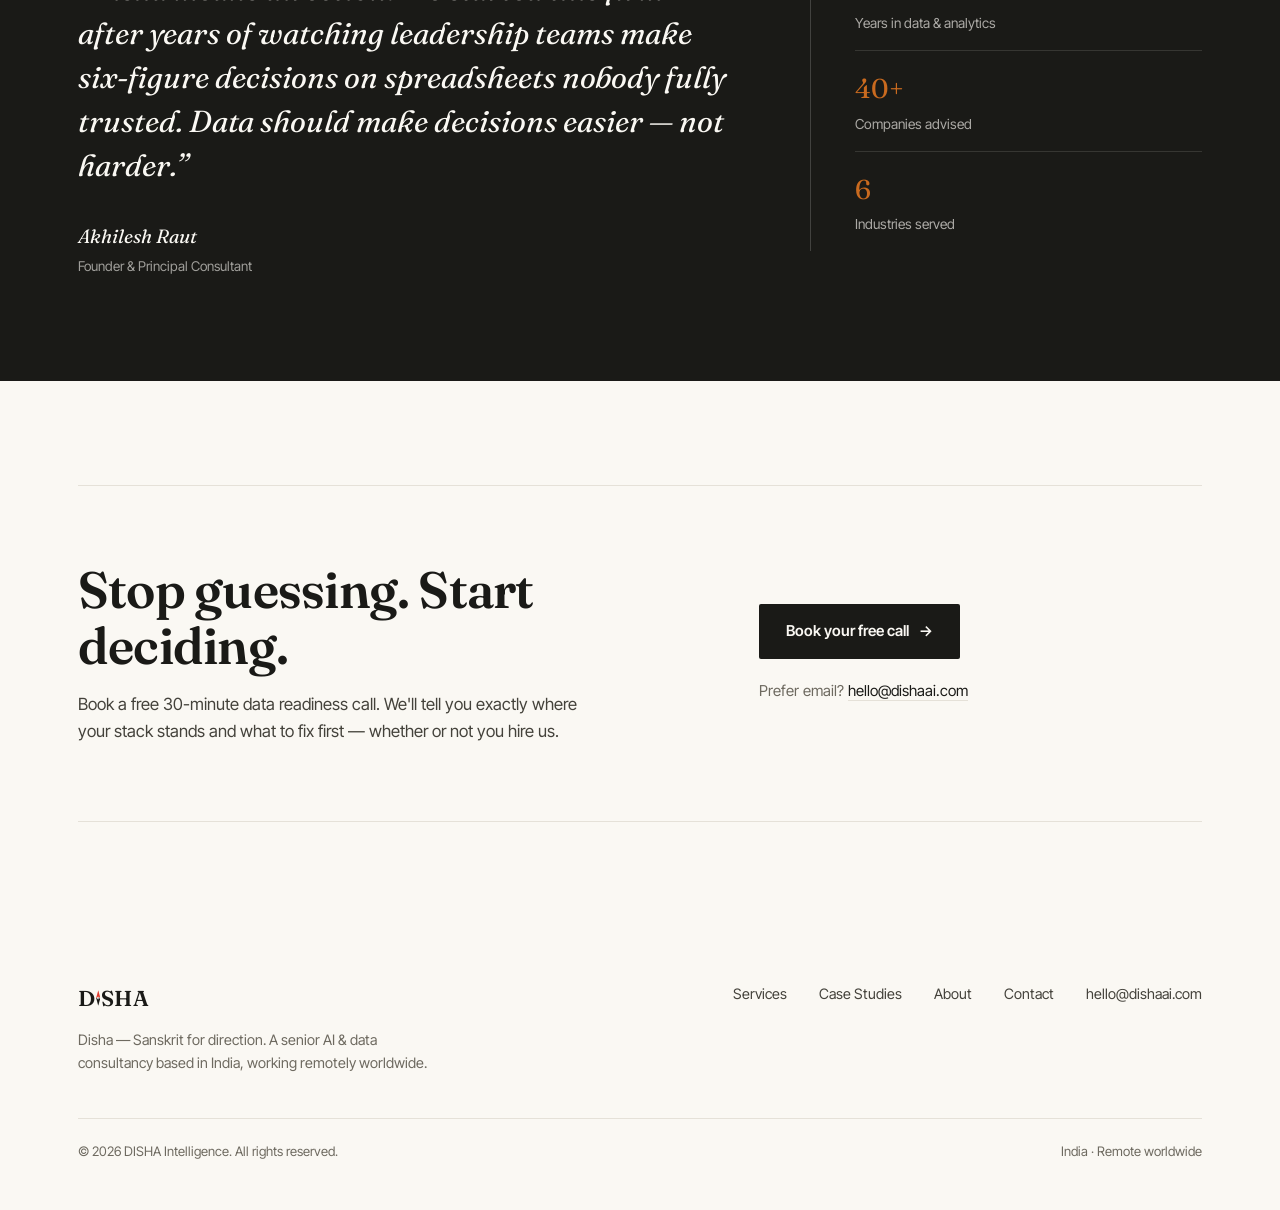
==== commit 48e0683e: "Version-stamp CSS/JS assets to end stale-cache invisibility Root cause of the vanished connector lin" ====
--- a/index.html
+++ b/index.html
@@ -11,7 +11,7 @@
 <link rel="preconnect" href="https://fonts.googleapis.com">
 <link rel="preconnect" href="https://fonts.gstatic.com" crossorigin>
 <link href="https://fonts.googleapis.com/css2?family=Fraunces:ital,opsz,wght@0,9..144,400;0,9..144,600;1,9..144,400&family=Inter+Tight:wght@400;500;600;700&display=swap" rel="stylesheet">
-<link rel="stylesheet" href="css/editorial.css" />
+<link rel="stylesheet" href="css/editorial.css?v=20260707" />
 <script>document.documentElement.classList.add('js');</script>
 </head>
 <body>
@@ -411,6 +411,6 @@
   </div>
 </footer>
 
-<script src="js/home.js"></script>
+<script src="js/home.js?v=20260707"></script>
 </body>
 </html>
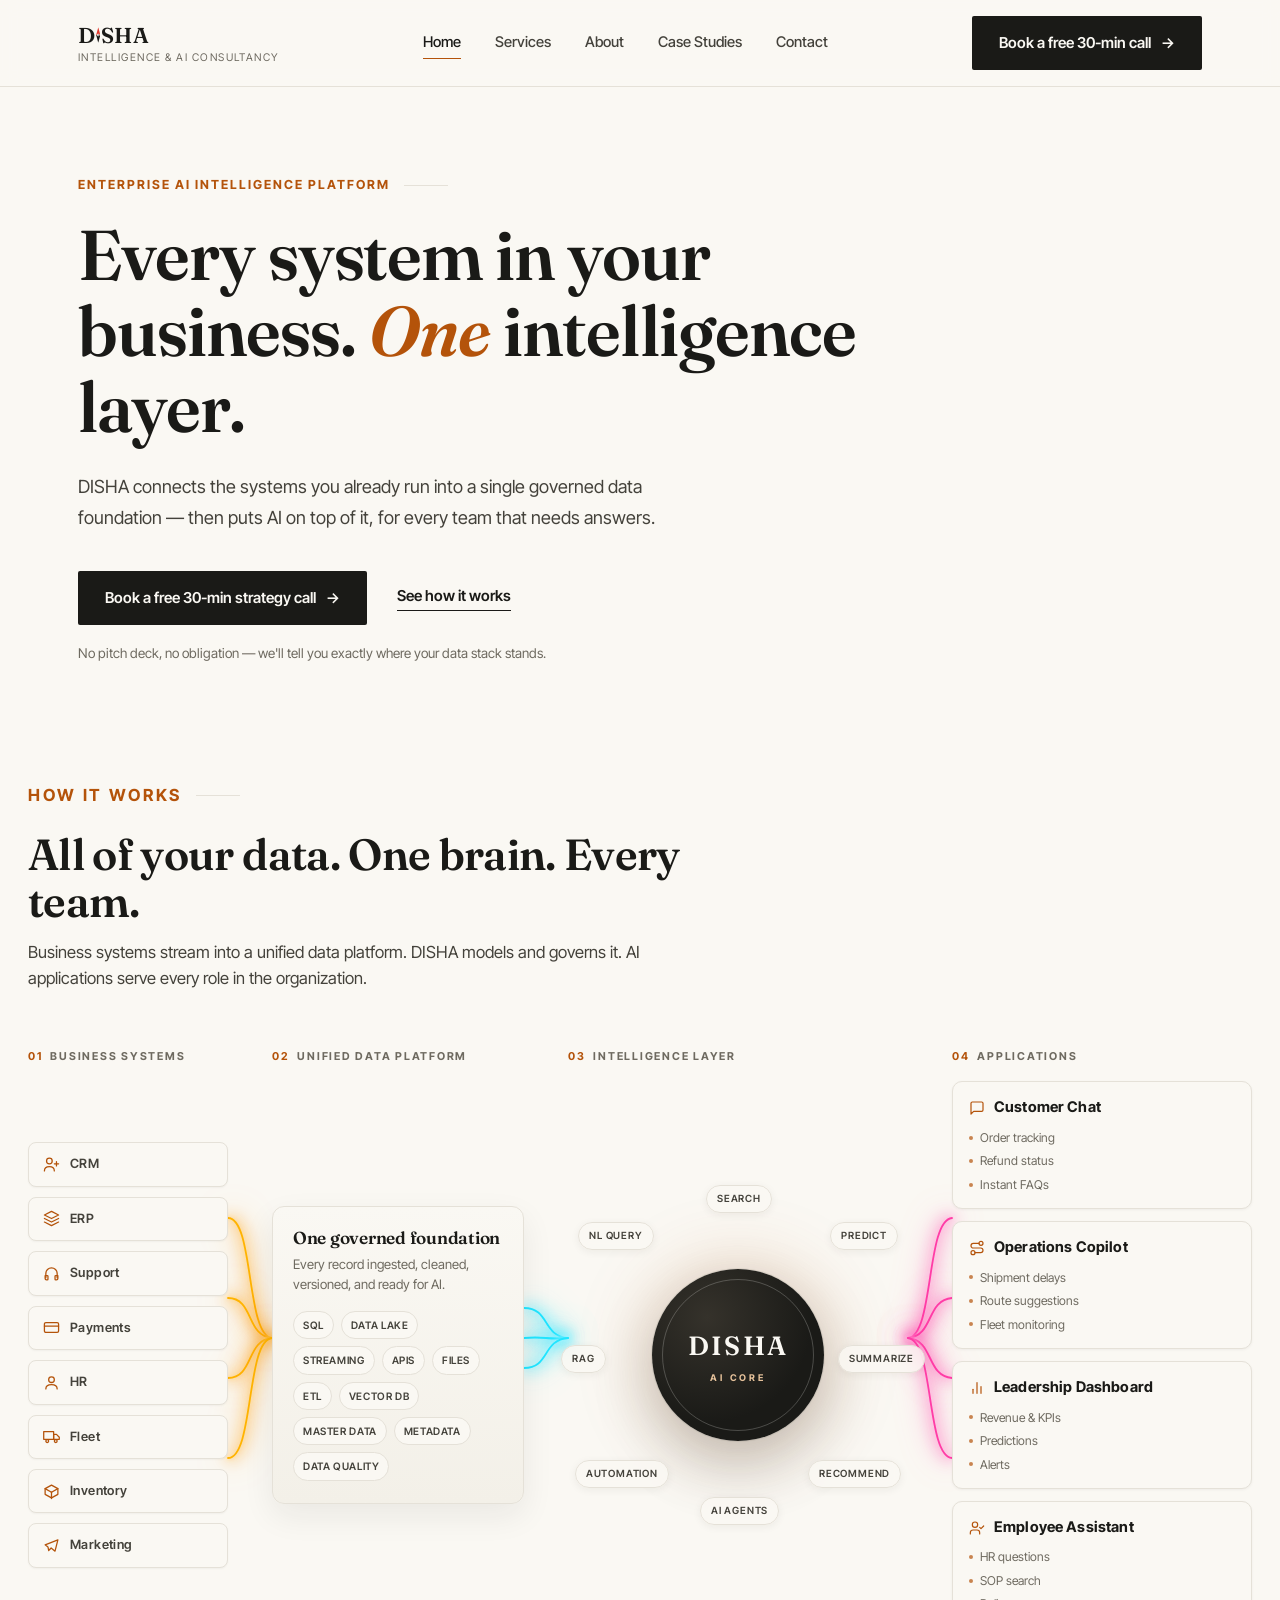
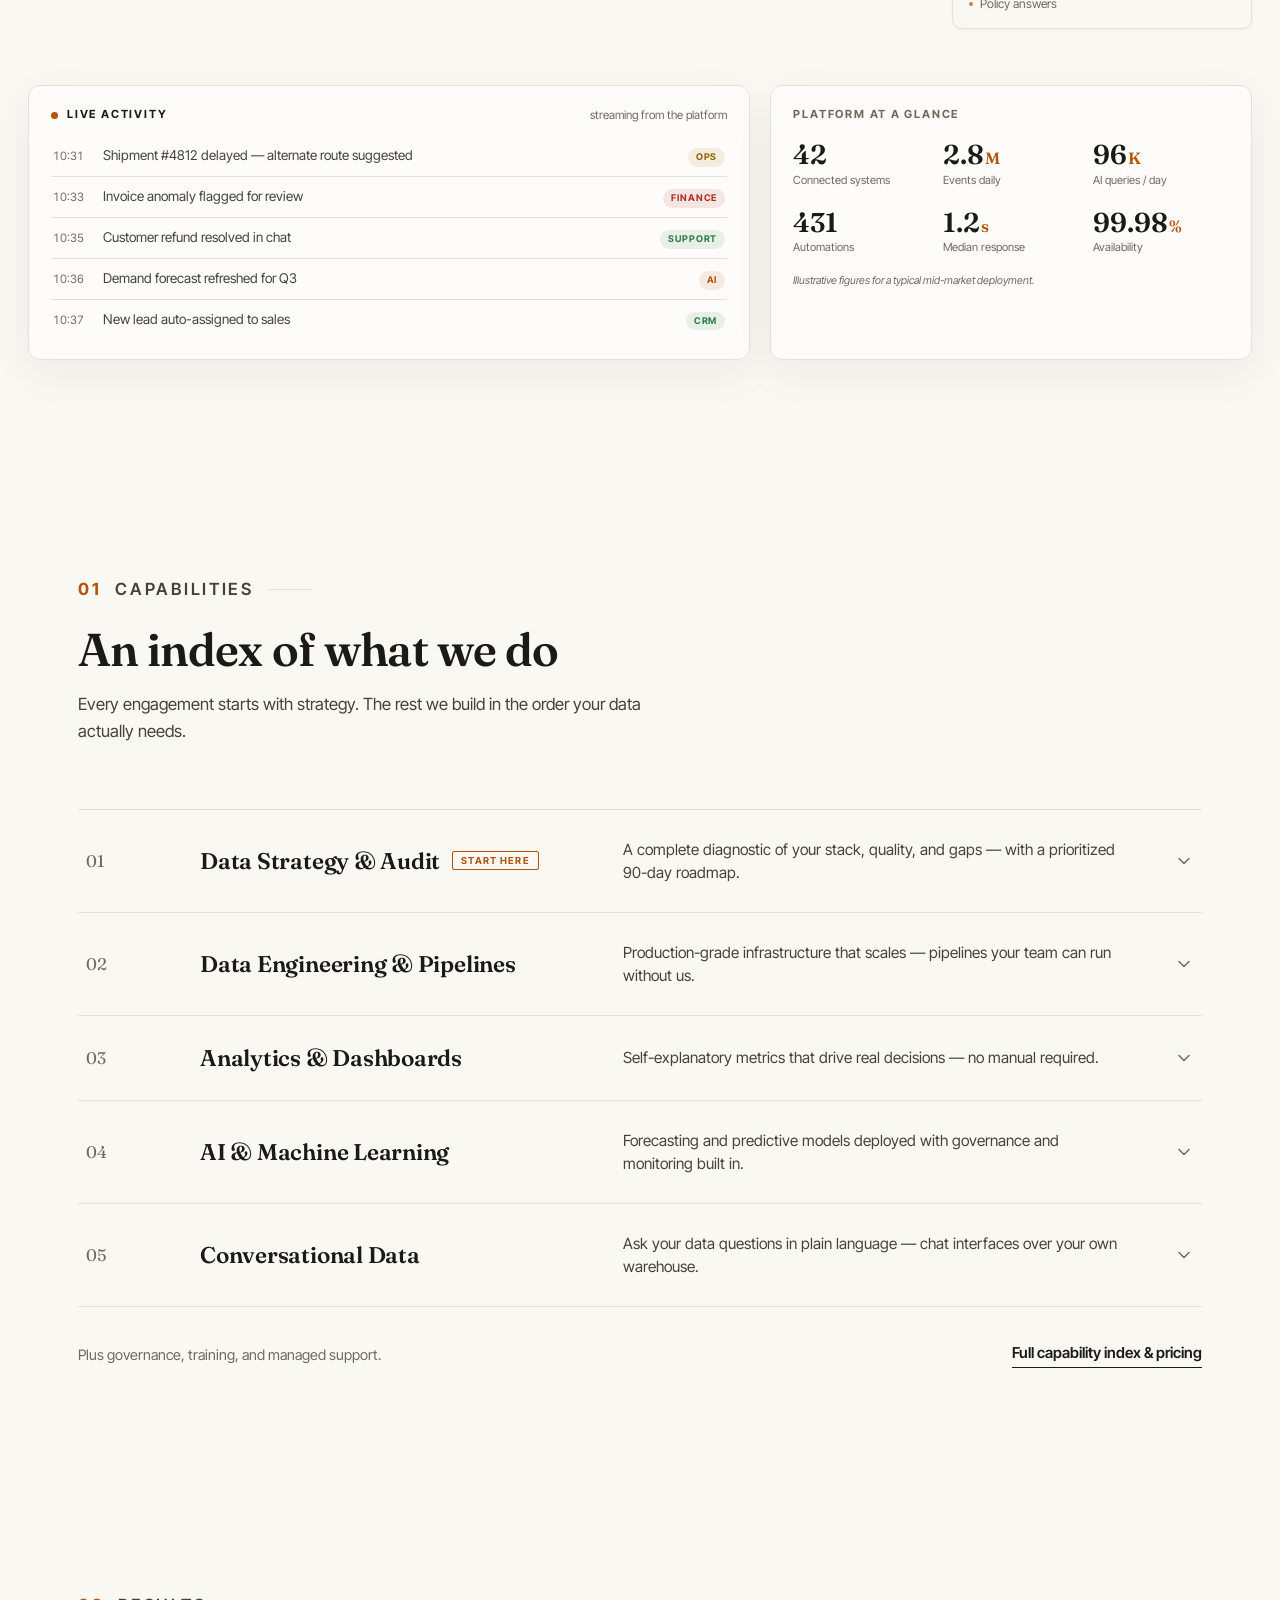
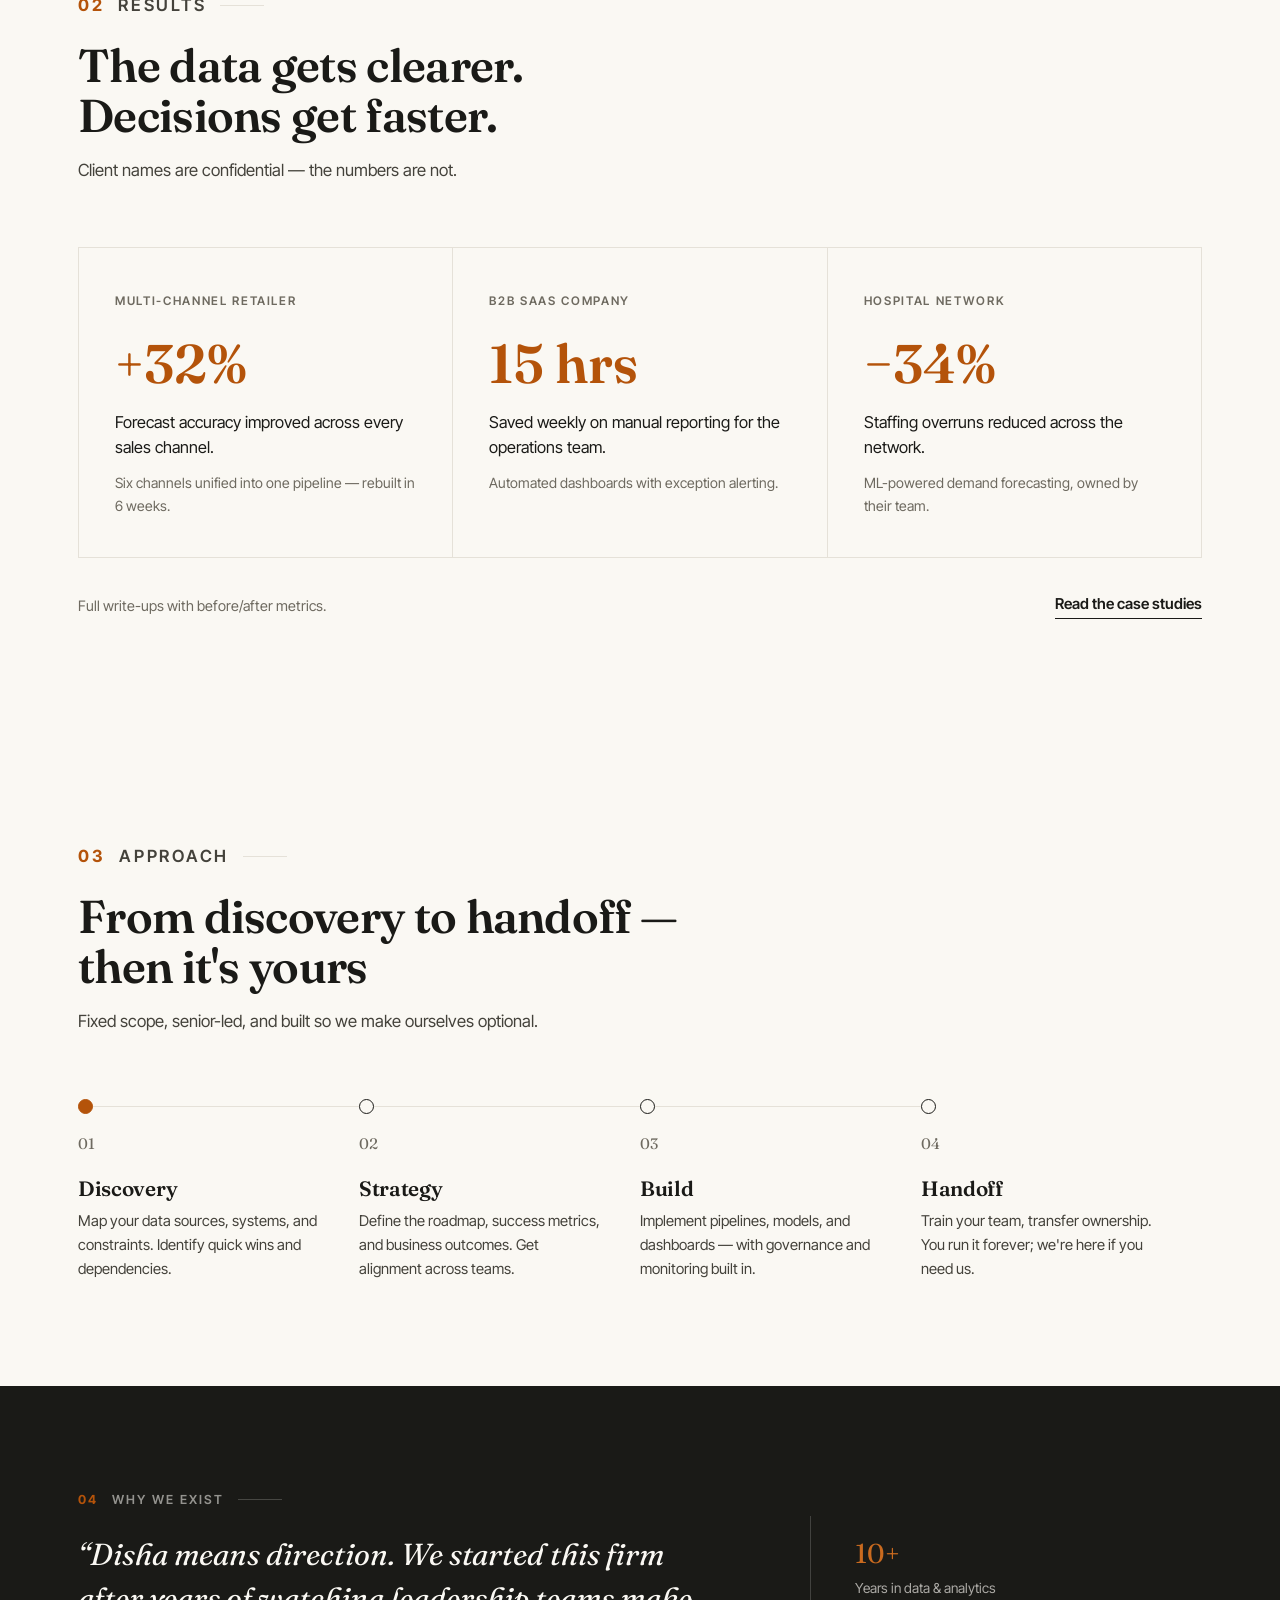
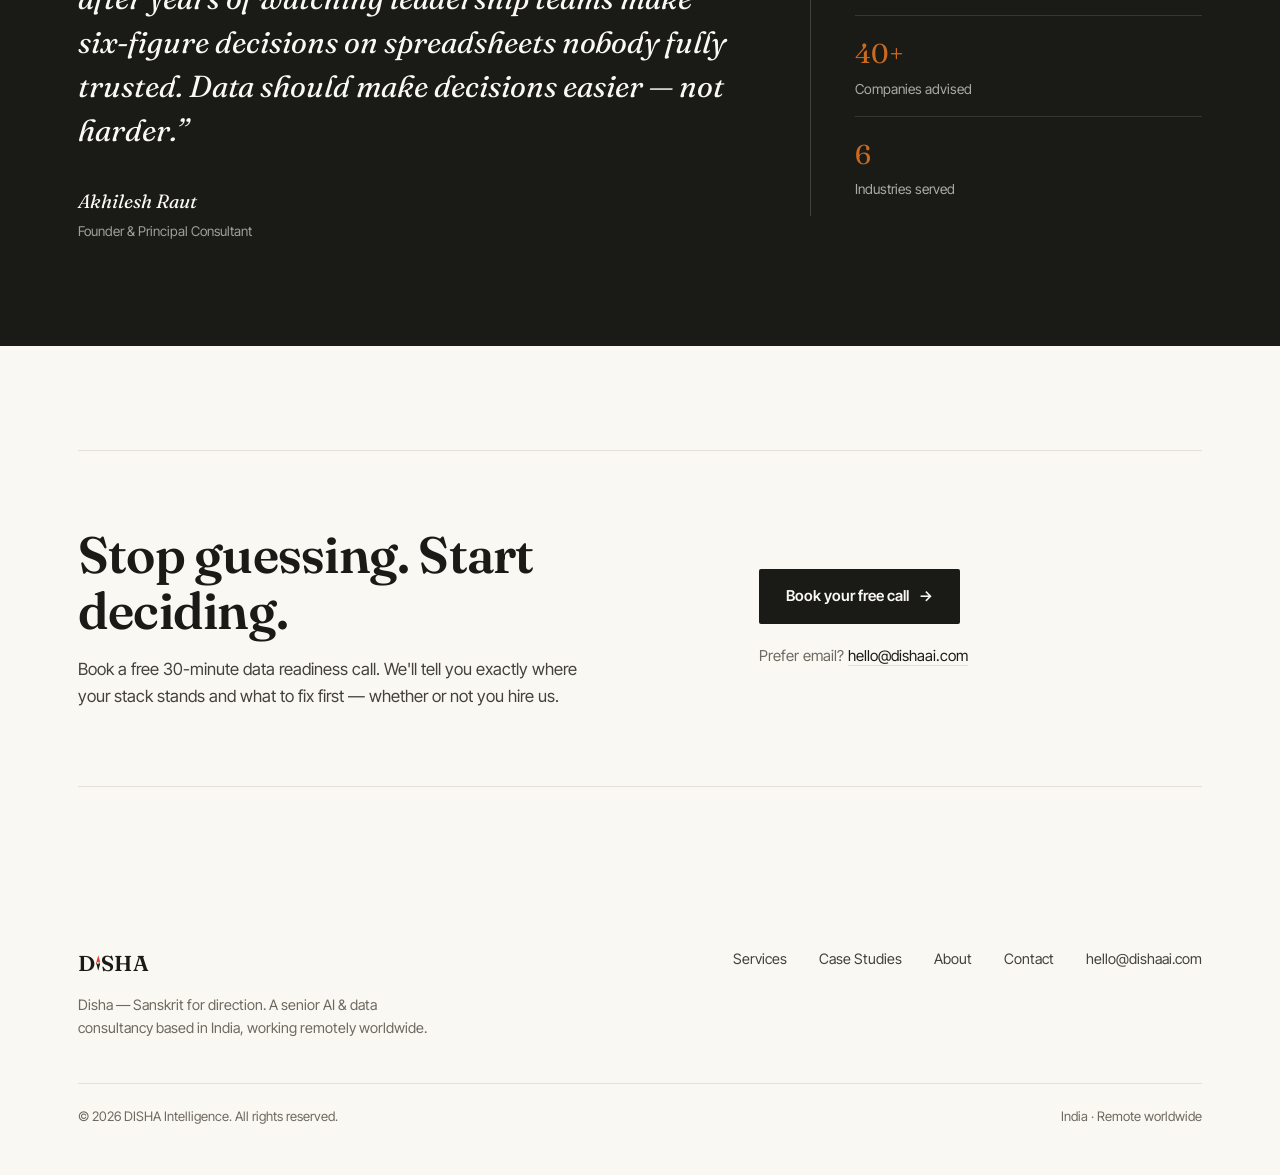
==== commit 274d1e6e: "Redesign Capabilities IA: hybrid accordion with progressive disclosure The section read as generic m" ====
--- a/index.html
+++ b/index.html
@@ -11,7 +11,7 @@
 <link rel="preconnect" href="https://fonts.googleapis.com">
 <link rel="preconnect" href="https://fonts.gstatic.com" crossorigin>
 <link href="https://fonts.googleapis.com/css2?family=Fraunces:ital,opsz,wght@0,9..144,400;0,9..144,600;1,9..144,400&family=Inter+Tight:wght@400;500;600;700&display=swap" rel="stylesheet">
-<link rel="stylesheet" href="css/editorial.css?v=20260707" />
+<link rel="stylesheet" href="css/editorial.css?v=20260707b" />
 <script>document.documentElement.classList.add('js');</script>
 </head>
 <body>
@@ -235,37 +235,164 @@
       <p>Every engagement starts with strategy. The rest we build in the order your data actually needs.</p>
     </div>
 
-    <div class="capability-index">
-      <a href="services.html" class="cap-row" data-reveal>
-        <span class="cap-no">01</span>
-        <h3>Data Strategy &amp; Audit<span class="cap-start-tag">Start here</span></h3>
-        <p class="cap-desc">A complete diagnostic of your stack, quality, and gaps — with a prioritized 90-day roadmap.</p>
-        <span class="cap-arrow">&rarr;</span>
-      </a>
-      <a href="services.html" class="cap-row" data-reveal>
-        <span class="cap-no">02</span>
-        <h3>Data Engineering &amp; Pipelines</h3>
-        <p class="cap-desc">Production-grade infrastructure that scales — pipelines your team can run without us.</p>
-        <span class="cap-arrow">&rarr;</span>
-      </a>
-      <a href="services.html" class="cap-row" data-reveal>
-        <span class="cap-no">03</span>
-        <h3>Analytics &amp; Dashboards</h3>
-        <p class="cap-desc">Self-explanatory metrics that drive real decisions — no manual required.</p>
-        <span class="cap-arrow">&rarr;</span>
-      </a>
-      <a href="services.html" class="cap-row" data-reveal>
-        <span class="cap-no">04</span>
-        <h3>AI &amp; Machine Learning</h3>
-        <p class="cap-desc">Forecasting and predictive models deployed with governance and monitoring built in.</p>
-        <span class="cap-arrow">&rarr;</span>
-      </a>
-      <a href="services.html" class="cap-row" data-reveal>
-        <span class="cap-no">05</span>
-        <h3>Conversational Data</h3>
-        <p class="cap-desc">Ask your data questions in plain language — chat interfaces over your own warehouse.</p>
-        <span class="cap-arrow">&rarr;</span>
-      </a>
+    <div class="capability-index" data-reveal>
+
+      <!-- 01 -->
+      <div class="cap-item">
+        <button class="cap-summary" id="capbtn-1" aria-expanded="false" aria-controls="cappanel-1">
+          <span class="cap-no">01</span>
+          <span class="cap-titlewrap">
+            <span class="cap-title">Data Strategy &amp; Audit</span>
+            <span class="cap-start-tag">Start here</span>
+          </span>
+          <span class="cap-desc">A complete diagnostic of your stack, quality, and gaps — with a prioritized 90-day roadmap.</span>
+          <svg class="cap-chev" width="20" height="20" viewBox="0 0 24 24" fill="none" stroke="currentColor" stroke-width="1.8" stroke-linecap="round" stroke-linejoin="round" aria-hidden="true"><polyline points="6 9 12 15 18 9"/></svg>
+        </button>
+        <div class="cap-panel" id="cappanel-1" role="region" aria-labelledby="capbtn-1">
+          <div class="cap-panel-inner">
+            <div class="cap-deliver">
+              <p class="cap-eyebrow">Key deliverables</p>
+              <ul class="cap-list">
+                <li>Data maturity scorecard</li>
+                <li>System &amp; pipeline inventory</li>
+                <li>Gap &amp; risk assessment</li>
+                <li>Prioritized 90-day roadmap</li>
+              </ul>
+            </div>
+            <div class="cap-facts">
+              <div class="cap-fact"><span class="cap-fact-label">Outcome</span><span class="cap-fact-val">Know exactly what to fix first — and what it's worth.</span></div>
+              <div class="cap-fact"><span class="cap-fact-label">Timeline</span><span class="cap-fact-val">2–4 weeks</span></div>
+              <div class="cap-fact"><span class="cap-fact-label">Best for</span><span class="cap-fact-val">Teams unsure where their data problems actually are.</span></div>
+              <a href="services.html" class="cap-cta">Explore service <span aria-hidden="true">&rarr;</span></a>
+            </div>
+          </div>
+        </div>
+      </div>
+
+      <!-- 02 -->
+      <div class="cap-item">
+        <button class="cap-summary" id="capbtn-2" aria-expanded="false" aria-controls="cappanel-2">
+          <span class="cap-no">02</span>
+          <span class="cap-titlewrap">
+            <span class="cap-title">Data Engineering &amp; Pipelines</span>
+          </span>
+          <span class="cap-desc">Production-grade infrastructure that scales — pipelines your team can run without us.</span>
+          <svg class="cap-chev" width="20" height="20" viewBox="0 0 24 24" fill="none" stroke="currentColor" stroke-width="1.8" stroke-linecap="round" stroke-linejoin="round" aria-hidden="true"><polyline points="6 9 12 15 18 9"/></svg>
+        </button>
+        <div class="cap-panel" id="cappanel-2" role="region" aria-labelledby="capbtn-2">
+          <div class="cap-panel-inner">
+            <div class="cap-deliver">
+              <p class="cap-eyebrow">Key deliverables</p>
+              <ul class="cap-list">
+                <li>Unified data warehouse</li>
+                <li>Automated ingestion pipelines</li>
+                <li>Data-quality monitoring &amp; alerts</li>
+                <li>Full documentation &amp; handover</li>
+              </ul>
+            </div>
+            <div class="cap-facts">
+              <div class="cap-fact"><span class="cap-fact-label">Outcome</span><span class="cap-fact-val">One source of truth your whole team trusts.</span></div>
+              <div class="cap-fact"><span class="cap-fact-label">Timeline</span><span class="cap-fact-val">6–12 weeks</span></div>
+              <div class="cap-fact"><span class="cap-fact-label">Best for</span><span class="cap-fact-val">Companies with data scattered across many systems.</span></div>
+              <a href="services.html" class="cap-cta">Explore service <span aria-hidden="true">&rarr;</span></a>
+            </div>
+          </div>
+        </div>
+      </div>
+
+      <!-- 03 -->
+      <div class="cap-item">
+        <button class="cap-summary" id="capbtn-3" aria-expanded="false" aria-controls="cappanel-3">
+          <span class="cap-no">03</span>
+          <span class="cap-titlewrap">
+            <span class="cap-title">Analytics &amp; Dashboards</span>
+          </span>
+          <span class="cap-desc">Self-explanatory metrics that drive real decisions — no manual required.</span>
+          <svg class="cap-chev" width="20" height="20" viewBox="0 0 24 24" fill="none" stroke="currentColor" stroke-width="1.8" stroke-linecap="round" stroke-linejoin="round" aria-hidden="true"><polyline points="6 9 12 15 18 9"/></svg>
+        </button>
+        <div class="cap-panel" id="cappanel-3" role="region" aria-labelledby="capbtn-3">
+          <div class="cap-panel-inner">
+            <div class="cap-deliver">
+              <p class="cap-eyebrow">Key deliverables</p>
+              <ul class="cap-list">
+                <li>Executive &amp; team dashboards</li>
+                <li>Self-serve reporting</li>
+                <li>Automated alerts on the metrics that matter</li>
+                <li>Governed metric definitions</li>
+              </ul>
+            </div>
+            <div class="cap-facts">
+              <div class="cap-fact"><span class="cap-fact-label">Outcome</span><span class="cap-fact-val">Decisions in minutes, not week-long report requests.</span></div>
+              <div class="cap-fact"><span class="cap-fact-label">Timeline</span><span class="cap-fact-val">3–6 weeks</span></div>
+              <div class="cap-fact"><span class="cap-fact-label">Best for</span><span class="cap-fact-val">Leaders waiting days for numbers they should see live.</span></div>
+              <a href="services.html" class="cap-cta">Explore service <span aria-hidden="true">&rarr;</span></a>
+            </div>
+          </div>
+        </div>
+      </div>
+
+      <!-- 04 -->
+      <div class="cap-item">
+        <button class="cap-summary" id="capbtn-4" aria-expanded="false" aria-controls="cappanel-4">
+          <span class="cap-no">04</span>
+          <span class="cap-titlewrap">
+            <span class="cap-title">AI &amp; Machine Learning</span>
+          </span>
+          <span class="cap-desc">Forecasting and predictive models deployed with governance and monitoring built in.</span>
+          <svg class="cap-chev" width="20" height="20" viewBox="0 0 24 24" fill="none" stroke="currentColor" stroke-width="1.8" stroke-linecap="round" stroke-linejoin="round" aria-hidden="true"><polyline points="6 9 12 15 18 9"/></svg>
+        </button>
+        <div class="cap-panel" id="cappanel-4" role="region" aria-labelledby="capbtn-4">
+          <div class="cap-panel-inner">
+            <div class="cap-deliver">
+              <p class="cap-eyebrow">Key deliverables</p>
+              <ul class="cap-list">
+                <li>Custom forecasting &amp; prediction models</li>
+                <li>Rigorous model validation &amp; testing</li>
+                <li>Production deployment</li>
+                <li>Monitoring &amp; drift detection</li>
+              </ul>
+            </div>
+            <div class="cap-facts">
+              <div class="cap-fact"><span class="cap-fact-label">Outcome</span><span class="cap-fact-val">Predict what's coming instead of reacting to it.</span></div>
+              <div class="cap-fact"><span class="cap-fact-label">Timeline</span><span class="cap-fact-val">8–14 weeks</span></div>
+              <div class="cap-fact"><span class="cap-fact-label">Best for</span><span class="cap-fact-val">Teams ready to move from dashboards to prediction.</span></div>
+              <a href="services.html" class="cap-cta">Explore service <span aria-hidden="true">&rarr;</span></a>
+            </div>
+          </div>
+        </div>
+      </div>
+
+      <!-- 05 -->
+      <div class="cap-item">
+        <button class="cap-summary" id="capbtn-5" aria-expanded="false" aria-controls="cappanel-5">
+          <span class="cap-no">05</span>
+          <span class="cap-titlewrap">
+            <span class="cap-title">Conversational Data</span>
+          </span>
+          <span class="cap-desc">Ask your data questions in plain language — chat interfaces over your own warehouse.</span>
+          <svg class="cap-chev" width="20" height="20" viewBox="0 0 24 24" fill="none" stroke="currentColor" stroke-width="1.8" stroke-linecap="round" stroke-linejoin="round" aria-hidden="true"><polyline points="6 9 12 15 18 9"/></svg>
+        </button>
+        <div class="cap-panel" id="cappanel-5" role="region" aria-labelledby="capbtn-5">
+          <div class="cap-panel-inner">
+            <div class="cap-deliver">
+              <p class="cap-eyebrow">Key deliverables</p>
+              <ul class="cap-list">
+                <li>Natural-language query interface</li>
+                <li>Role-scoped access &amp; governance</li>
+                <li>RAG over your own documents</li>
+                <li>Slack / Teams integration</li>
+              </ul>
+            </div>
+            <div class="cap-facts">
+              <div class="cap-fact"><span class="cap-fact-label">Outcome</span><span class="cap-fact-val">Anyone gets answers — without knowing SQL.</span></div>
+              <div class="cap-fact"><span class="cap-fact-label">Timeline</span><span class="cap-fact-val">4–8 weeks</span></div>
+              <div class="cap-fact"><span class="cap-fact-label">Best for</span><span class="cap-fact-val">Organizations where only a few people can query data.</span></div>
+              <a href="services.html" class="cap-cta">Explore service <span aria-hidden="true">&rarr;</span></a>
+            </div>
+          </div>
+        </div>
+      </div>
+
     </div>
 
     <div class="index-foot" data-reveal>
@@ -411,6 +538,6 @@
   </div>
 </footer>
 
-<script src="js/home.js?v=20260707"></script>
+<script src="js/home.js?v=20260707b"></script>
 </body>
 </html>
--- a/css/editorial.css
+++ b/css/editorial.css
@@ -492,37 +492,57 @@
 .section-head p { margin-top: 16px; color: var(--ink-soft); font-size: 1.05rem; }
 
 /* ---------- Capability index (ruled rows) ---------- */
+/* Capability accordion — scannable index + progressive disclosure */
 .capability-index { border-top: 1px solid var(--hairline); }
-.cap-row {
+.cap-item { border-bottom: 1px solid var(--hairline); }
+
+.cap-summary {
   display: grid;
-  grid-template-columns: 86px 1.1fr 1.4fr 40px;
+  grid-template-columns: 86px minmax(230px, 1.1fr) 1.4fr 40px;
   align-items: center;
   gap: 28px;
-  padding: 30px 8px;
-  border-bottom: 1px solid var(--hairline);
-  transition: background 0.15s ease-out;
-  position: relative;
-}
-.cap-row:hover { background: var(--paper-deep); }
+  width: 100%;
+  padding: 28px 8px;
+  background: none;
+  border: none;
+  text-align: left;
+  cursor: pointer;
+  font-family: inherit;
+  color: inherit;
+  transition: background 0.18s ease-out, padding-left 0.18s ease-out;
+}
+.cap-summary:hover { background: var(--paper-deep); padding-left: 16px; }
+
 .cap-no {
   font-family: var(--font-display);
   font-size: 1.05rem;
   color: var(--ink-mute);
-}
-.cap-row h3 { font-size: 1.45rem; font-weight: 600; }
-.cap-row .cap-desc { font-size: 0.96rem; color: var(--ink-soft); }
-.cap-arrow {
-  color: var(--ink-mute);
-  font-size: 1.2rem;
-  transition: transform 0.15s ease-out, color 0.15s ease-out;
+  transition: color 0.18s ease-out;
+}
+.cap-summary:hover .cap-no,
+.cap-item.open .cap-no { color: var(--accent); }
+
+.cap-titlewrap { display: flex; align-items: center; gap: 12px; flex-wrap: wrap; }
+.cap-title {
+  font-family: var(--font-display);
+  font-size: 1.42rem;
+  font-weight: 600;
+  letter-spacing: -0.01em;
+  color: var(--ink);
+}
+.cap-desc { font-size: 0.96rem; color: var(--ink-soft); line-height: 1.5; }
+
+.cap-chev {
+  color: var(--ink-mute);
   justify-self: end;
-}
-.cap-row:hover .cap-arrow { transform: translateX(5px); color: var(--accent); }
+  transition: transform 0.28s cubic-bezier(0.4, 0, 0.2, 1), color 0.18s ease-out;
+}
+.cap-summary:hover .cap-chev { color: var(--accent); }
+.cap-item.open .cap-chev { transform: rotate(180deg); color: var(--accent); }
+
 .cap-start-tag {
-  display: inline-block;
-  margin-left: 12px;
   font-family: var(--font-body);
-  font-size: 0.64rem;
+  font-size: 0.6rem;
   font-weight: 700;
   letter-spacing: 0.12em;
   text-transform: uppercase;
@@ -530,8 +550,77 @@
   border: 1px solid var(--accent);
   border-radius: 2px;
   padding: 3px 8px;
-  vertical-align: middle;
-}
+  white-space: nowrap;
+}
+
+/* Expandable detail panel */
+.cap-panel { overflow: hidden; }
+.js .cap-panel { max-height: 0; transition: max-height 0.36s cubic-bezier(0.4, 0, 0.2, 1); }
+.cap-panel-inner {
+  display: grid;
+  grid-template-columns: 1.25fr 1fr;
+  gap: 48px;
+  padding: 4px 8px 40px 114px;
+}
+
+.cap-eyebrow {
+  font-size: 0.66rem;
+  font-weight: 700;
+  letter-spacing: 0.14em;
+  text-transform: uppercase;
+  color: var(--ink-mute);
+  margin-bottom: 16px;
+}
+.cap-list { display: flex; flex-direction: column; gap: 11px; }
+.cap-list li {
+  position: relative;
+  padding-left: 26px;
+  font-size: 0.98rem;
+  color: var(--ink);
+  line-height: 1.4;
+}
+.cap-list li::before {
+  content: '';
+  position: absolute;
+  left: 0; top: 6px;
+  width: 13px; height: 8px;
+  border-left: 1.5px solid var(--accent);
+  border-bottom: 1.5px solid var(--accent);
+  transform: rotate(-45deg);
+}
+
+.cap-facts { display: flex; flex-direction: column; }
+.cap-fact { padding: 12px 0; border-top: 1px solid var(--hairline); }
+.cap-fact:first-child { border-top: none; padding-top: 0; }
+.cap-fact-label {
+  display: block;
+  font-size: 0.64rem;
+  font-weight: 700;
+  letter-spacing: 0.14em;
+  text-transform: uppercase;
+  color: var(--ink-mute);
+  margin-bottom: 4px;
+}
+.cap-fact-val { font-size: 0.94rem; color: var(--ink-soft); line-height: 1.45; }
+
+.cap-cta {
+  display: inline-flex;
+  align-items: center;
+  gap: 8px;
+  align-self: flex-start;
+  margin-top: 20px;
+  padding: 11px 20px;
+  background: var(--ink);
+  color: var(--paper);
+  border-radius: 2px;
+  font-size: 0.88rem;
+  font-weight: 600;
+  transition: background 0.15s ease-out;
+}
+.cap-cta span { transition: transform 0.15s ease-out; }
+.cap-cta:hover { background: var(--accent); }
+.cap-cta:hover span { transform: translateX(4px); }
+
 .index-foot {
   display: flex;
   justify-content: space-between;
@@ -694,14 +783,17 @@
   .ai-pulse { opacity: 0.2; transform: scale(1.15); }
   .flow-line { opacity: 0.75; }
   .evt { transition: none; }
+  .cap-panel, .cap-chev, .cap-summary { transition: none; }
 }
 
 /* ---------- Focus visibility (WCAG) ---------- */
-a:focus-visible, .btn:focus-visible, button:focus-visible {
+a:focus-visible, .btn:focus-visible, button:focus-visible,
+.cap-summary:focus-visible {
   outline: 2px solid var(--accent);
-  outline-offset: 3px;
+  outline-offset: -2px;
   border-radius: 2px;
 }
+.cap-cta:focus-visible { outline-offset: 3px; }
 
 /* ---------- Responsive ---------- */
 @media (max-width: 1180px) {
@@ -723,12 +815,20 @@
   .results-grid { grid-template-columns: 1fr; }
   .process-line { grid-template-columns: 1fr 1fr; row-gap: 44px; }
   .process-line::before { display: none; }
+  /* Capability summary: title + desc stack in the same column */
+  .cap-summary { grid-template-columns: 56px 1fr 32px; gap: 18px; align-items: start; }
+  .cap-titlewrap { grid-column: 2; }
+  .cap-desc { grid-column: 2; grid-row: 2; margin-top: 6px; }
+  .cap-no { padding-top: 3px; }
+  .cap-chev { grid-column: 3; grid-row: 1; align-self: start; margin-top: 4px; }
+  .cap-panel-inner { grid-template-columns: 1fr; gap: 28px; padding: 4px 8px 34px 74px; }
 }
 
 @media (max-width: 620px) {
-  .cap-row { grid-template-columns: 48px 1fr 32px; }
-  .cap-row .cap-desc { grid-column: 2 / 3; grid-row: 2; margin-top: 6px; }
-  .cap-row .cap-arrow { grid-row: 1; }
+  .cap-summary { grid-template-columns: 40px 1fr 28px; gap: 14px; padding: 22px 4px; }
+  .cap-summary:hover { padding-left: 4px; }
+  .cap-title { font-size: 1.2rem; }
+  .cap-panel-inner { padding: 2px 4px 30px 54px; }
   .process-line { grid-template-columns: 1fr; }
   .header-inner .btn { padding: 11px 16px; font-size: 0.84rem; }
   /* AI hub: orbit chips become a wrapped row under the core */
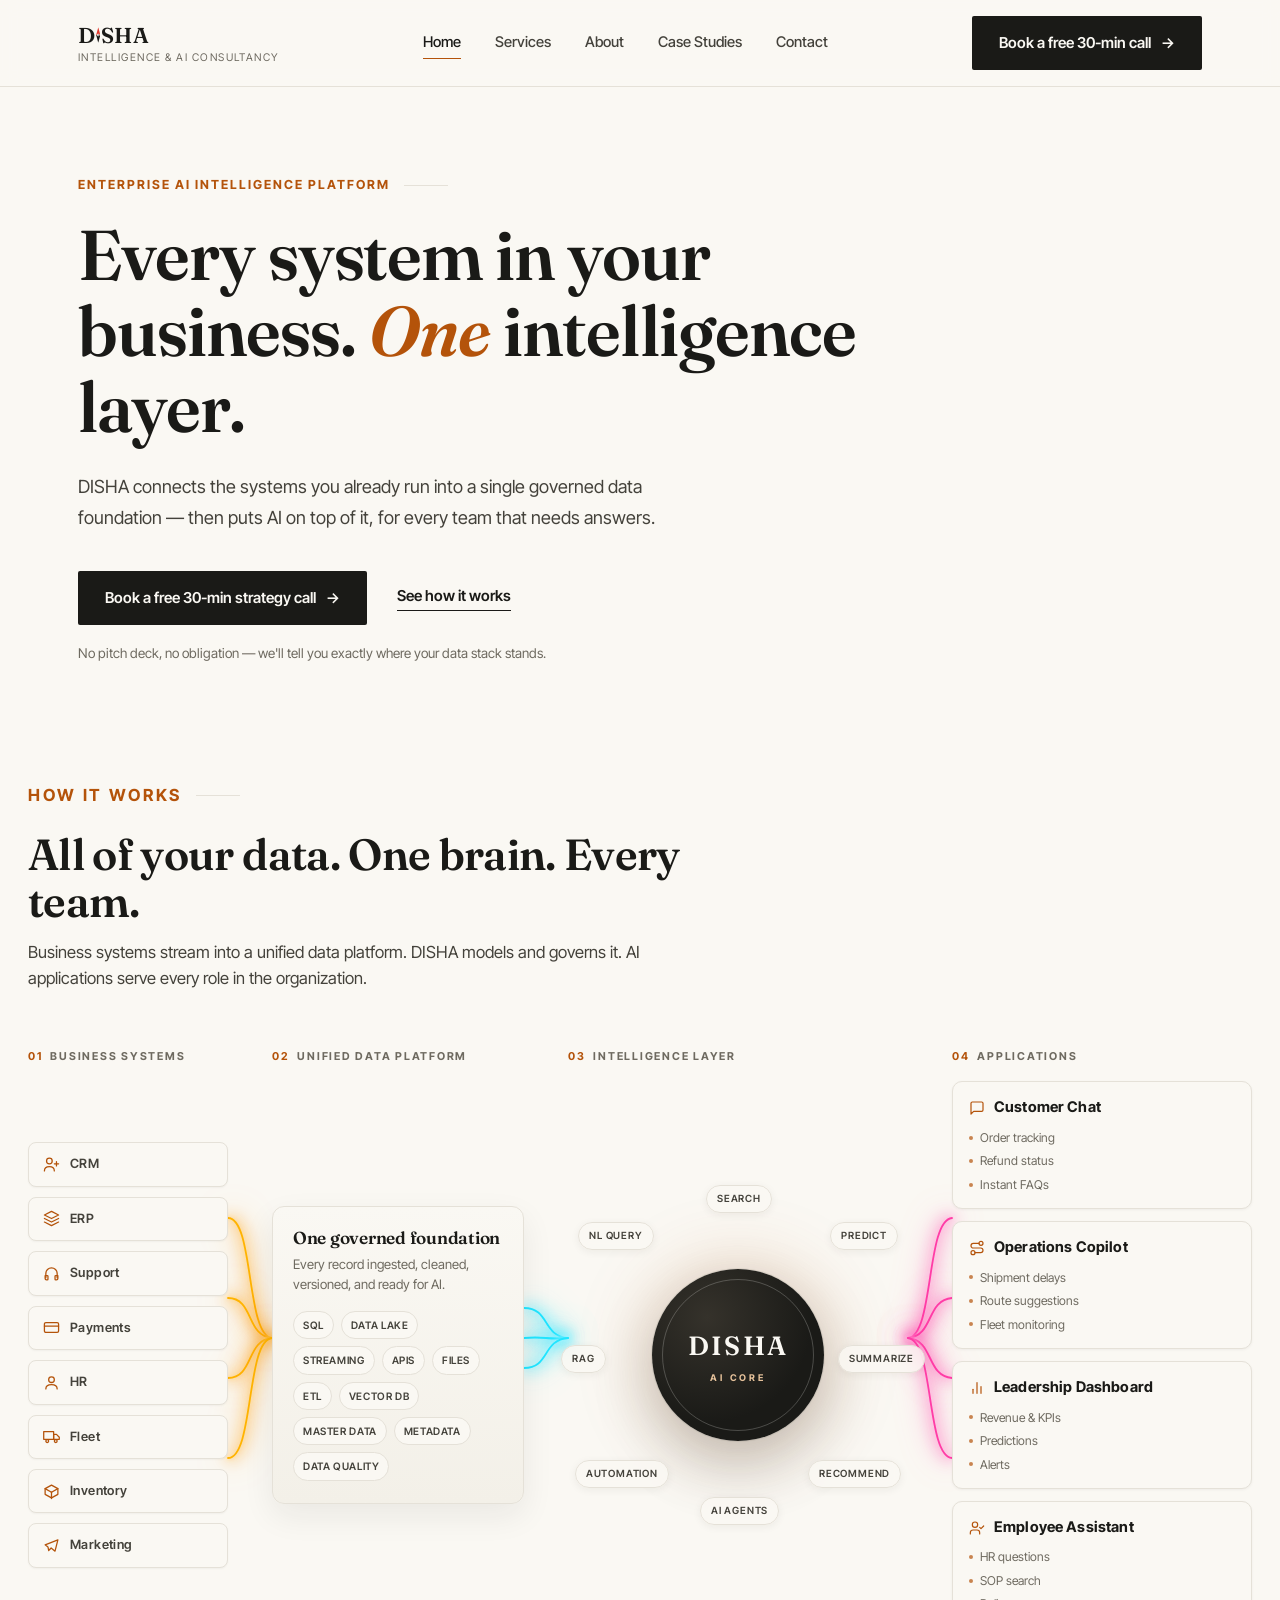
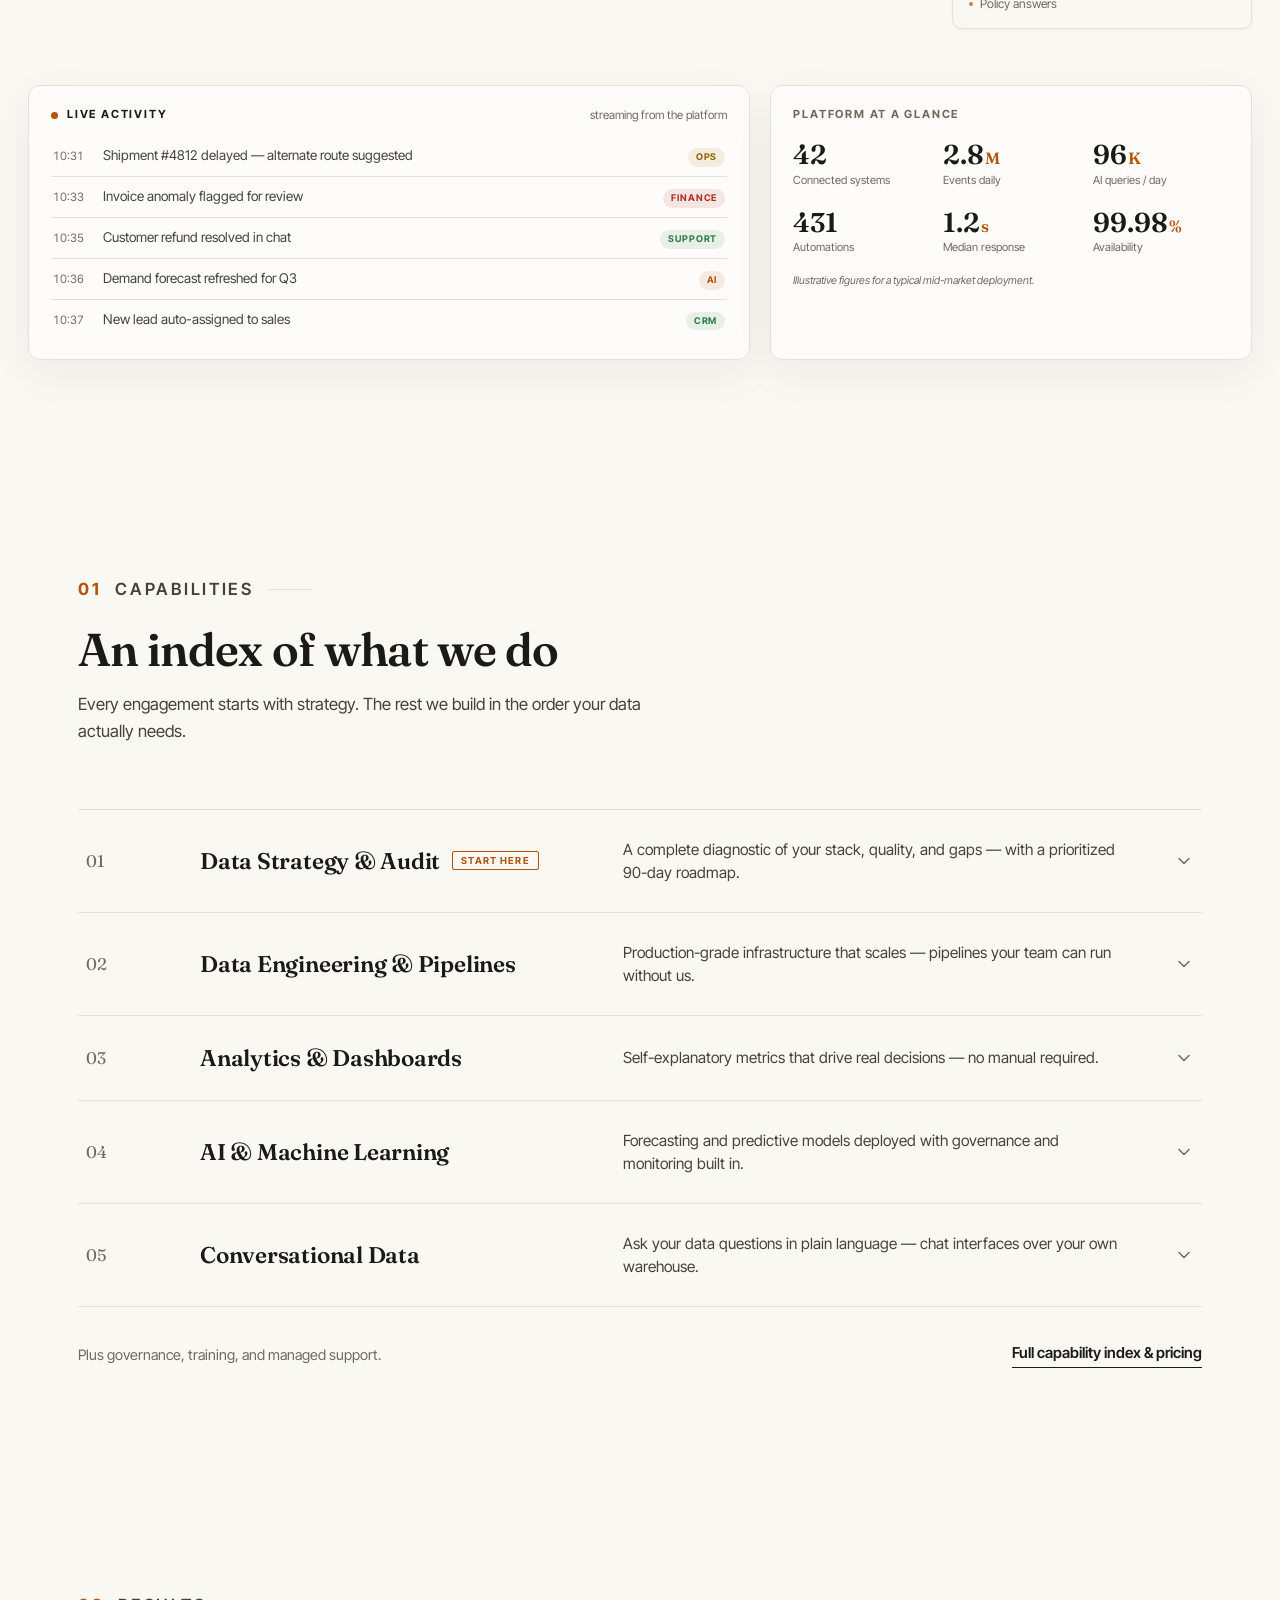
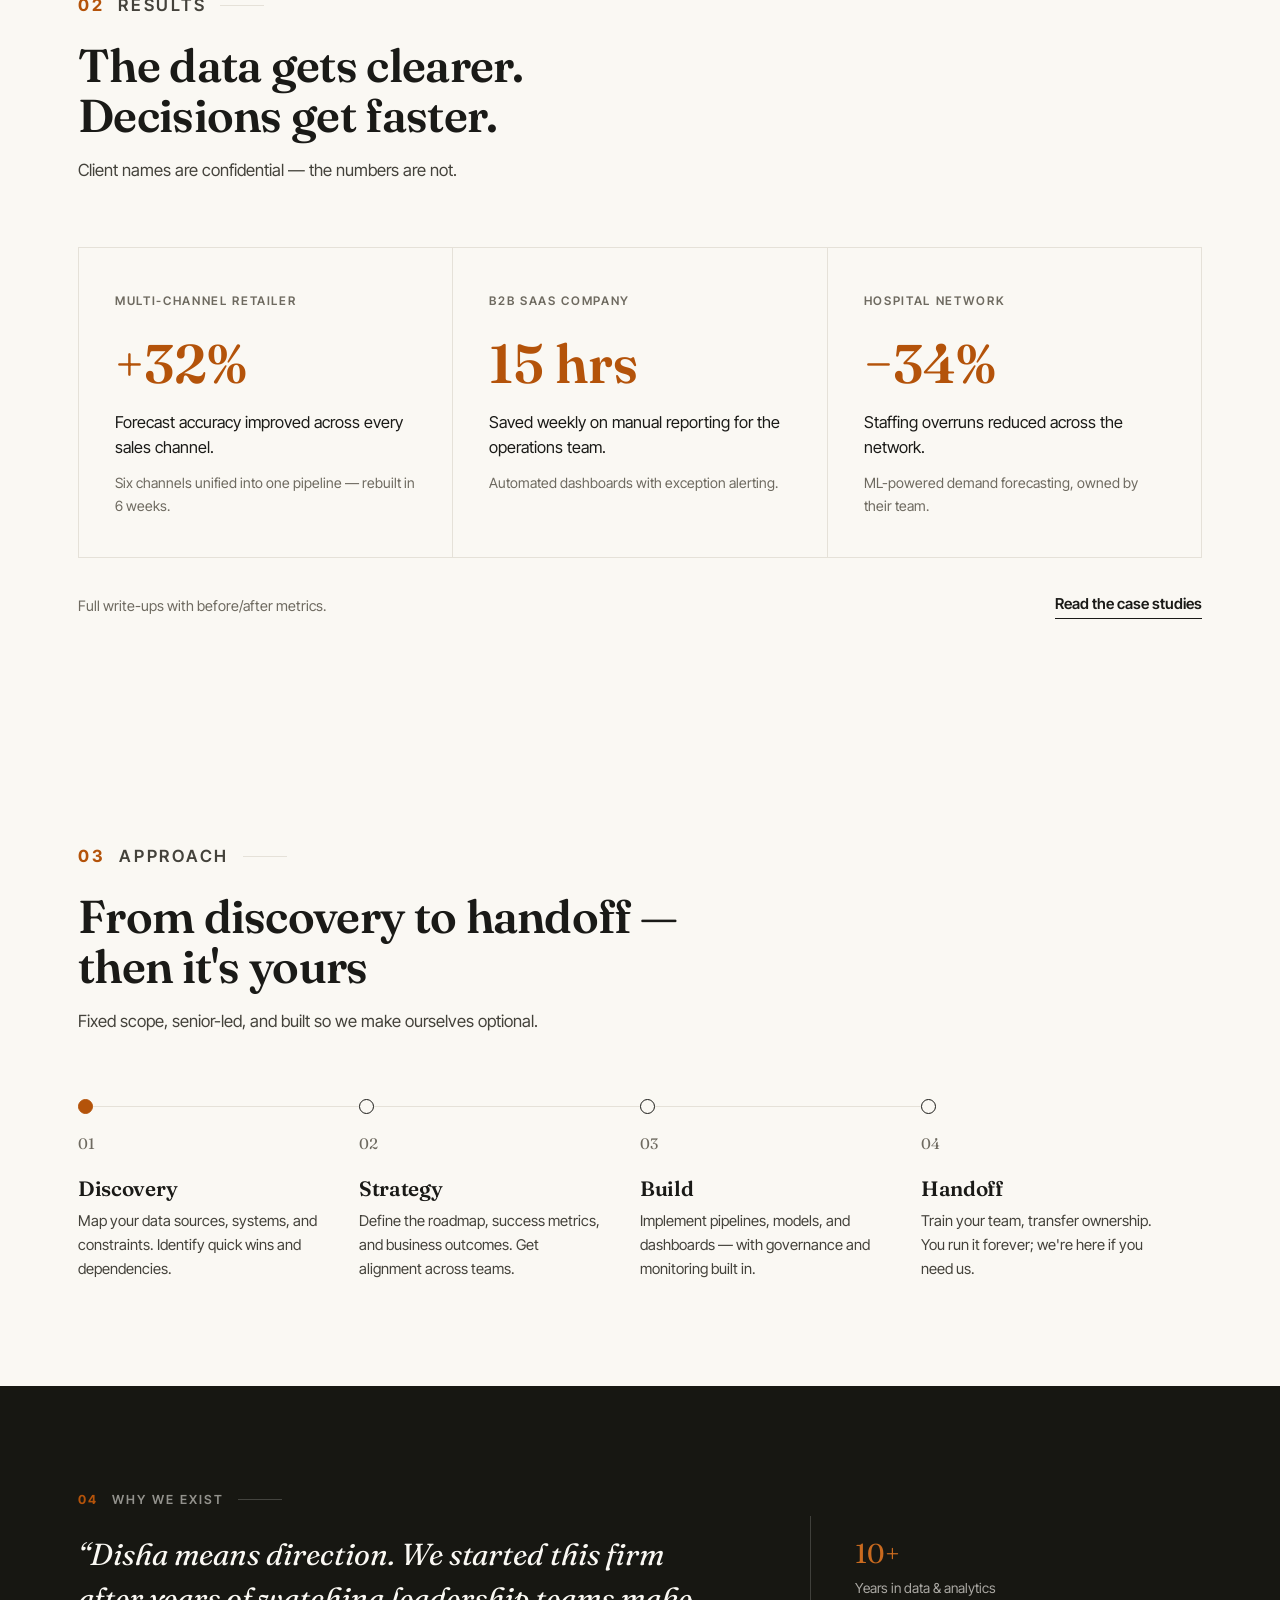
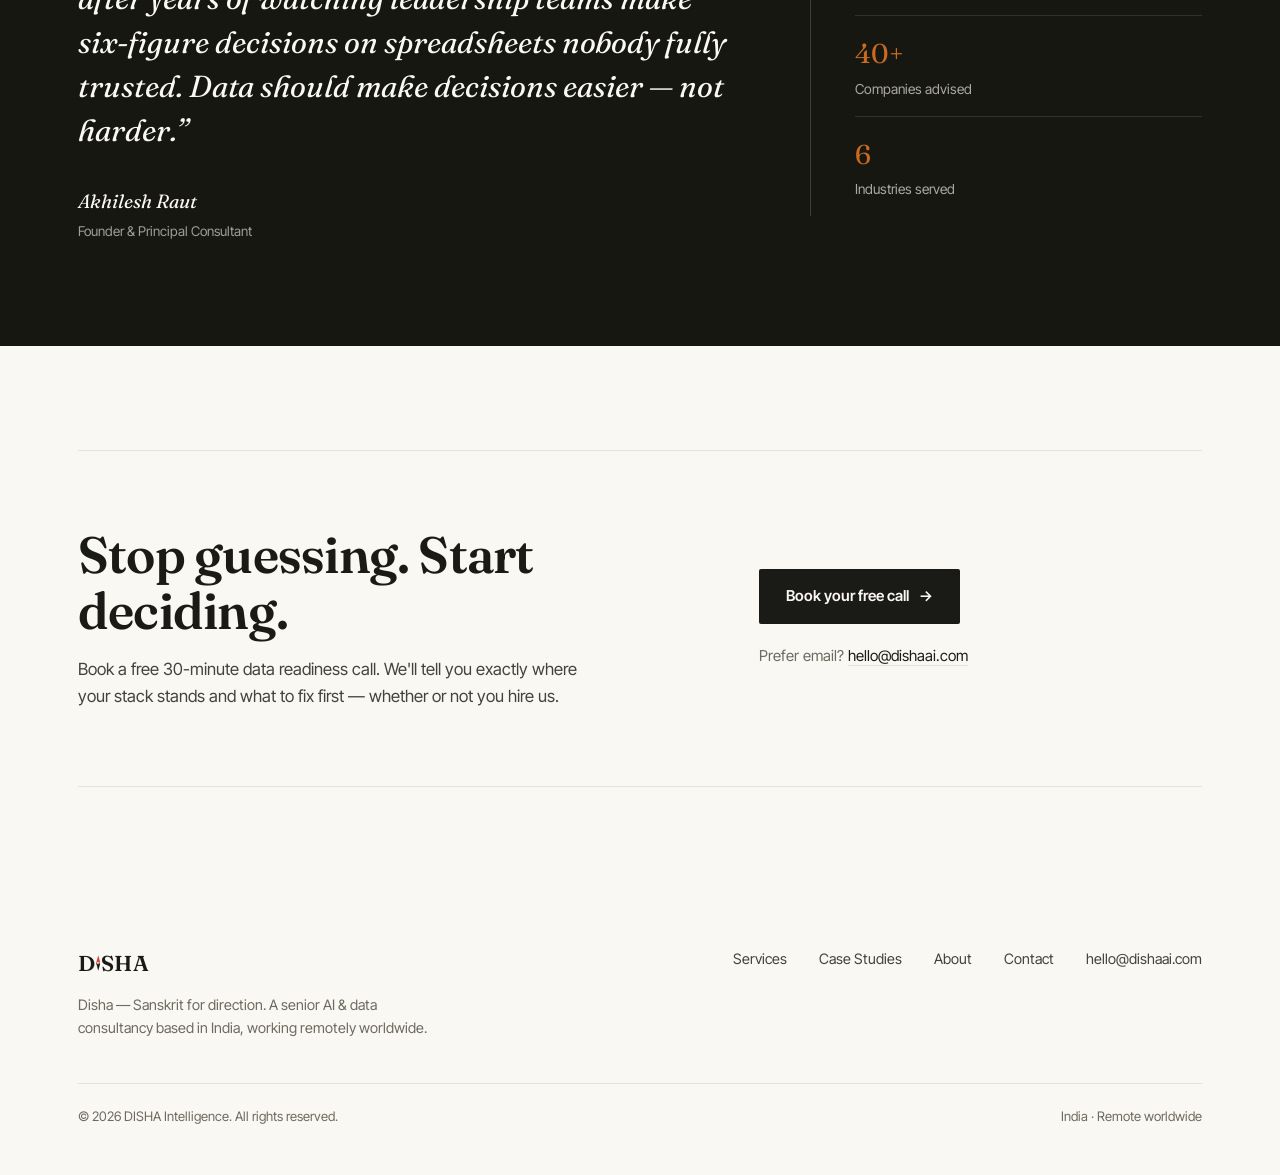
==== commit 4cc4762d: "Fix invisible founder-quote text in dark mode .founder-band relied on color: var(--paper) for its te" ====
--- a/index.html
+++ b/index.html
@@ -11,7 +11,7 @@
 <link rel="preconnect" href="https://fonts.googleapis.com">
 <link rel="preconnect" href="https://fonts.gstatic.com" crossorigin>
 <link href="https://fonts.googleapis.com/css2?family=Fraunces:ital,opsz,wght@0,9..144,400;0,9..144,600;1,9..144,400&family=Inter+Tight:wght@400;500;600;700&display=swap" rel="stylesheet">
-<link rel="stylesheet" href="css/editorial.css?v=20260707b" />
+<link rel="stylesheet" href="css/editorial.css?v=20260707c" />
 <script>document.documentElement.classList.add('js');</script>
 </head>
 <body>
--- a/css/editorial.css
+++ b/css/editorial.css
@@ -697,7 +697,9 @@
 .p-step p { font-size: 0.93rem; color: var(--ink-soft); }
 
 /* ---------- Founder note ---------- */
-.founder-band { background: var(--ink); color: var(--paper); }
+/* Always-dark accent band — literal colors, not theme-flipping tokens,
+   since this section stays dark regardless of light/dark mode */
+.founder-band { background: #171712; color: #FAF8F3; }
 .founder-grid {
   display: grid;
   grid-template-columns: 1.5fr 0.9fr;
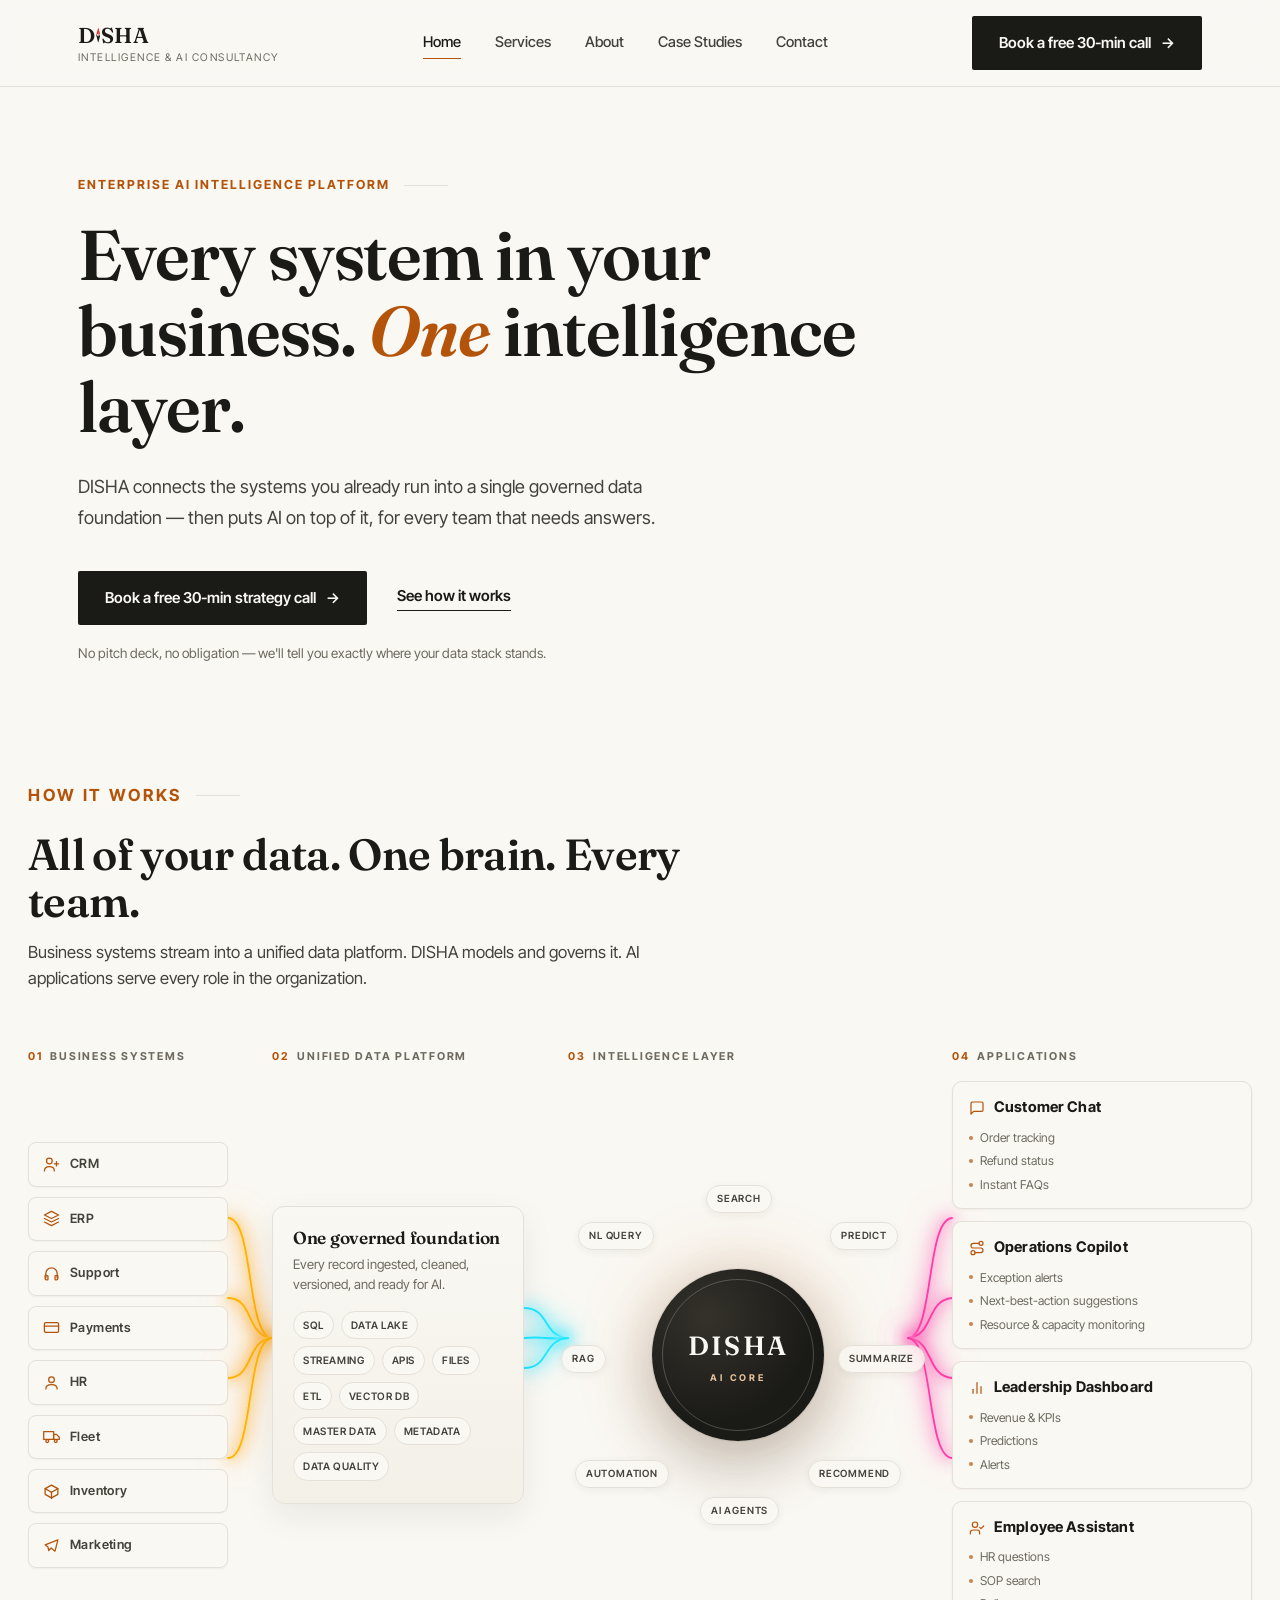
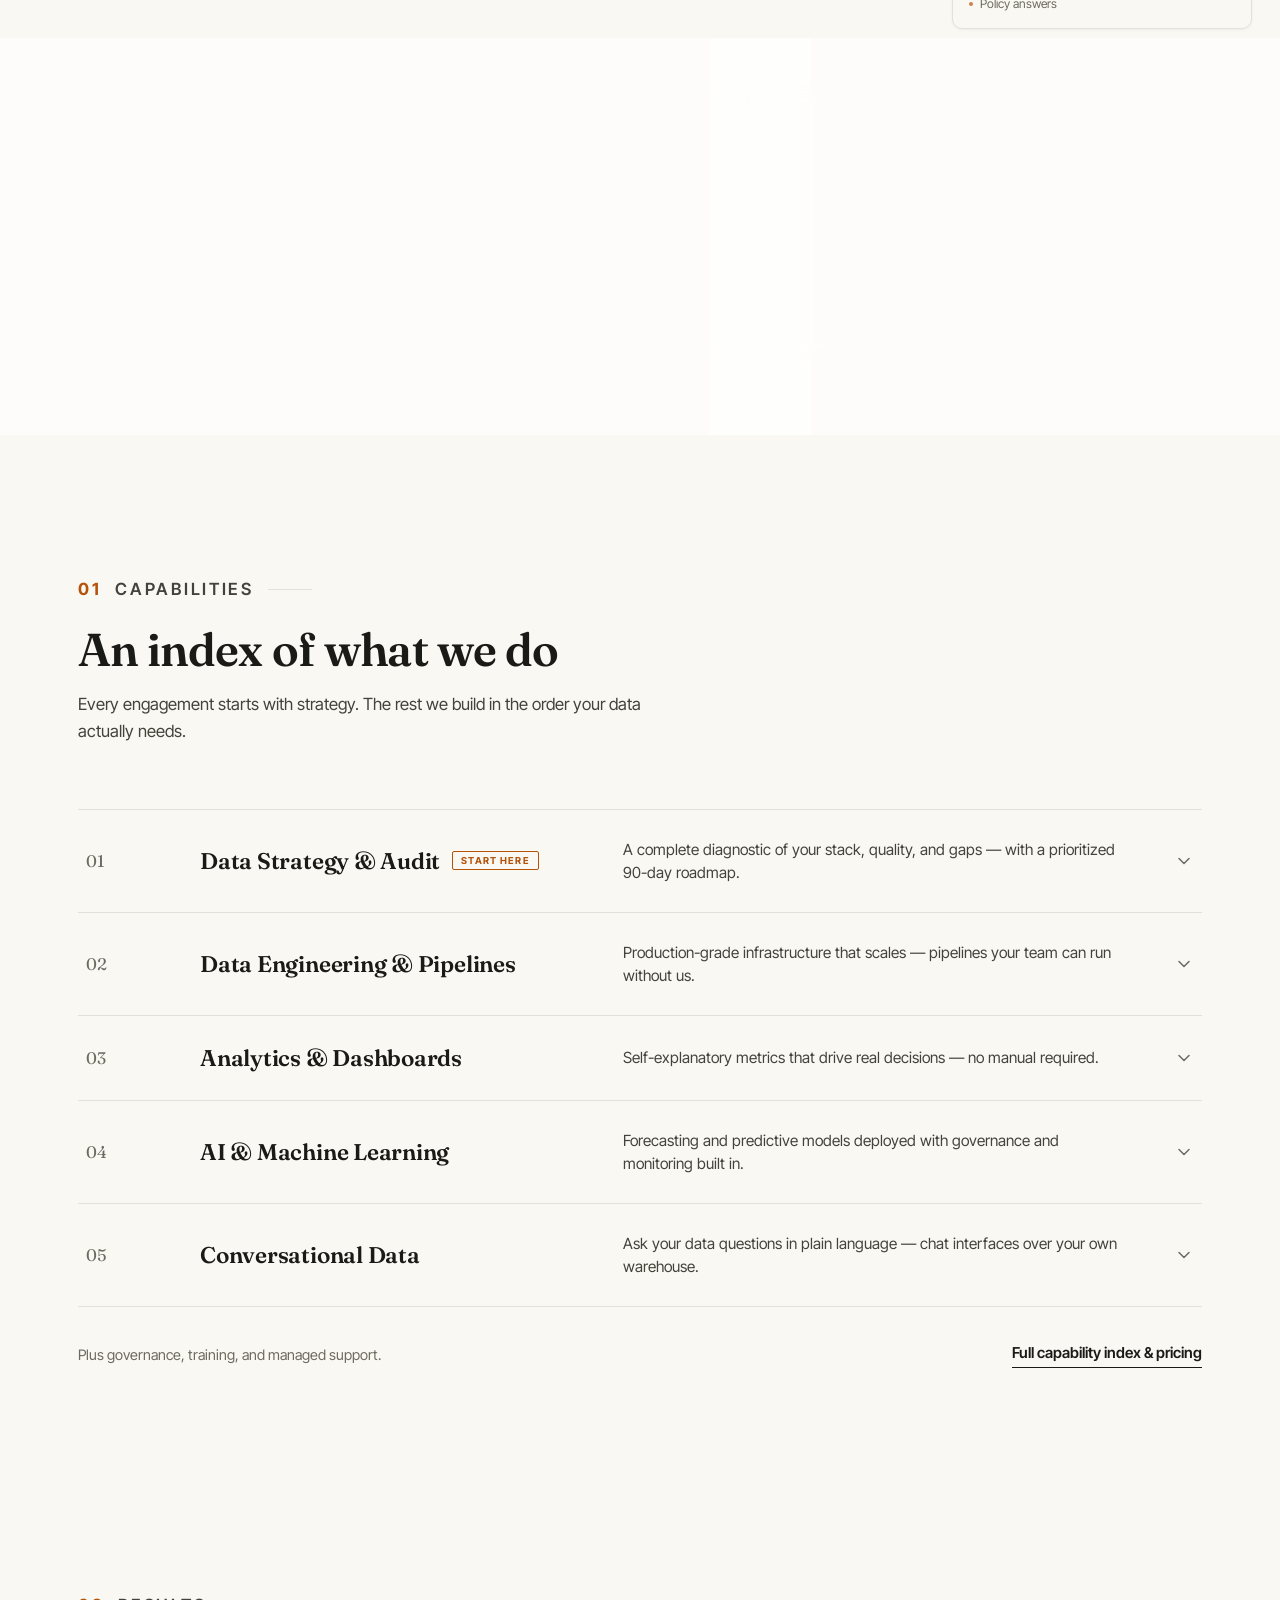
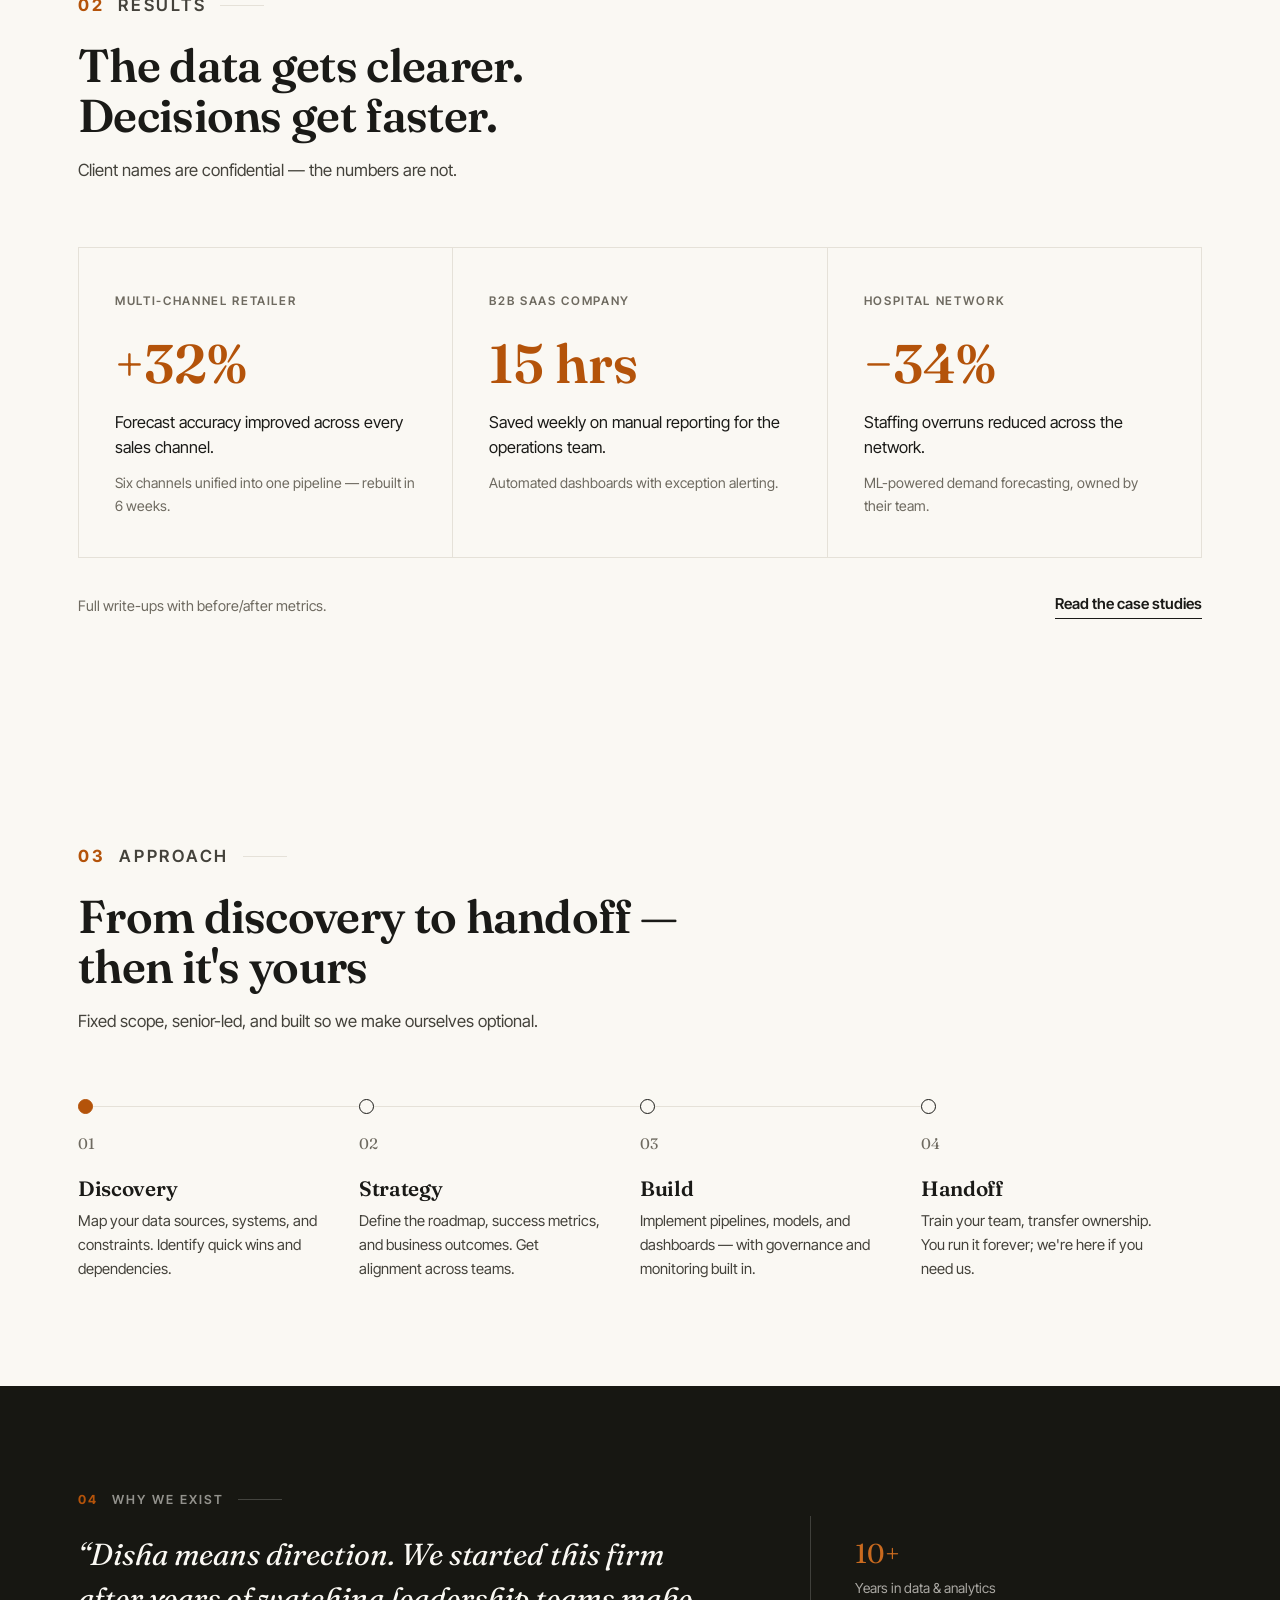
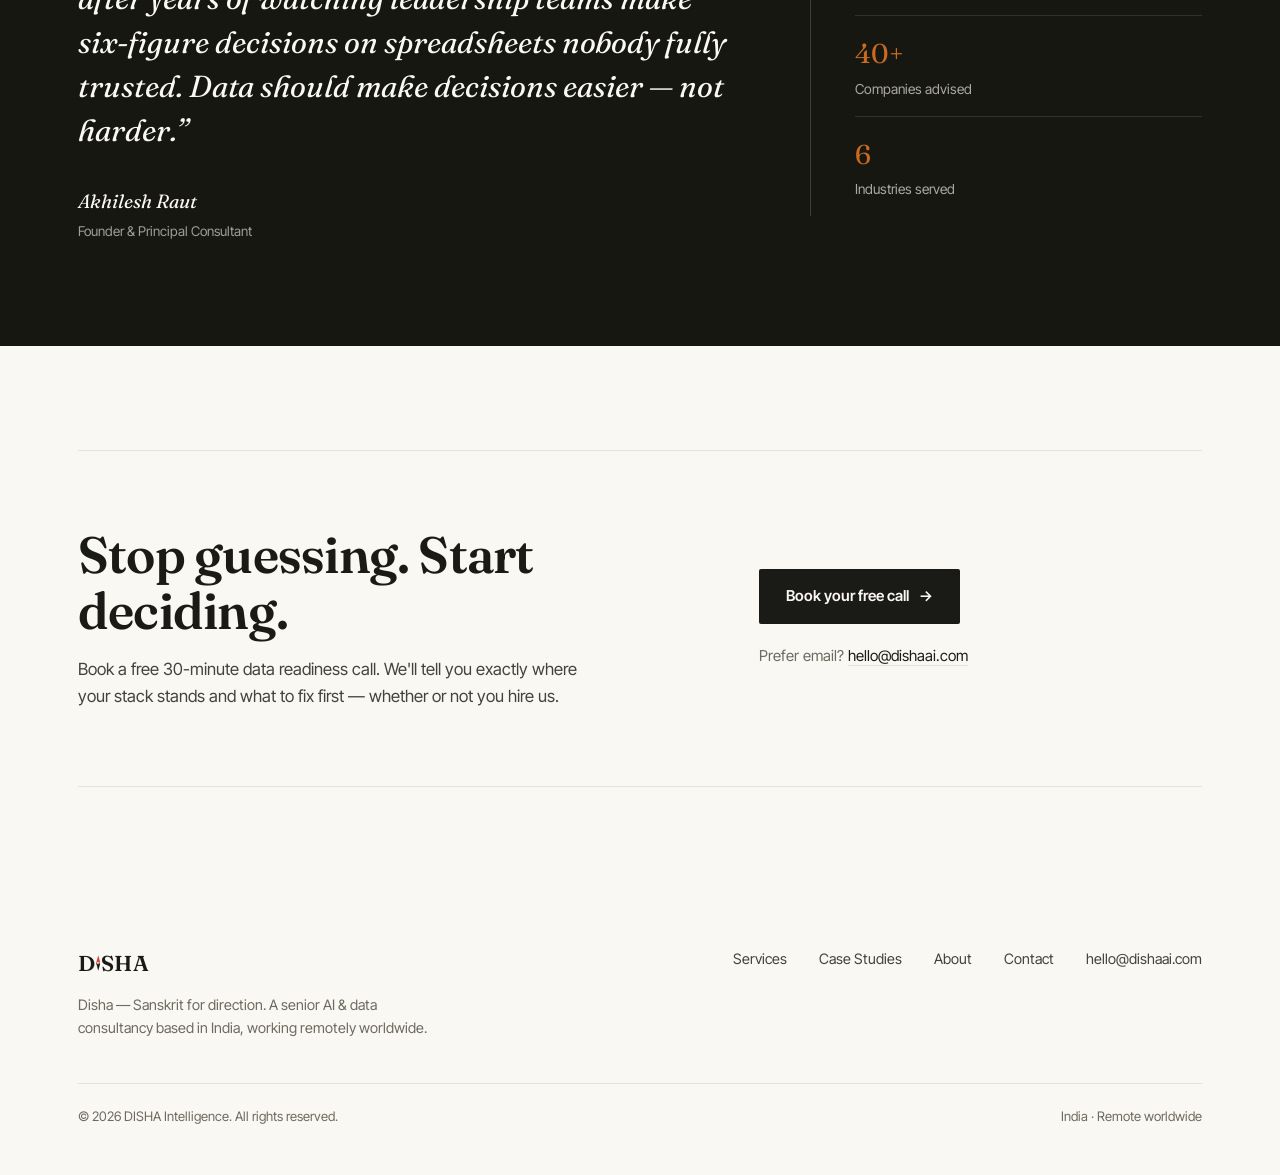
==== commit 7d7cf81f: "Enterprise consultancy content overhaul: services, tiers, trust, FAQ Full content/IA rewrite per ent" ====
--- a/index.html
+++ b/index.html
@@ -11,7 +11,7 @@
 <link rel="preconnect" href="https://fonts.googleapis.com">
 <link rel="preconnect" href="https://fonts.gstatic.com" crossorigin>
 <link href="https://fonts.googleapis.com/css2?family=Fraunces:ital,opsz,wght@0,9..144,400;0,9..144,600;1,9..144,400&family=Inter+Tight:wght@400;500;600;700&display=swap" rel="stylesheet">
-<link rel="stylesheet" href="css/editorial.css?v=20260707c" />
+<link rel="stylesheet" href="css/editorial.css?v=20260707d" />
 <script>document.documentElement.classList.add('js');</script>
 </head>
 <body>
@@ -179,7 +179,7 @@
             </div>
             <div class="app-card">
               <div class="app-head"><svg width="16" height="16" viewBox="0 0 24 24" fill="none" stroke="currentColor" stroke-width="1.8" stroke-linecap="round" stroke-linejoin="round" aria-hidden="true"><circle cx="6" cy="19" r="3"/><path d="M9 19h8.5a3.5 3.5 0 0 0 0-7h-11a3.5 3.5 0 0 1 0-7H15"/><circle cx="18" cy="5" r="3"/></svg><h4>Operations Copilot</h4></div>
-              <ul><li>Shipment delays</li><li>Route suggestions</li><li>Fleet monitoring</li></ul>
+              <ul><li>Exception alerts</li><li>Next-best-action suggestions</li><li>Resource &amp; capacity monitoring</li></ul>
             </div>
             <div class="app-card">
               <div class="app-head"><svg width="16" height="16" viewBox="0 0 24 24" fill="none" stroke="currentColor" stroke-width="1.8" stroke-linecap="round" stroke-linejoin="round" aria-hidden="true"><line x1="18" y1="20" x2="18" y2="10"/><line x1="12" y1="20" x2="12" y2="4"/><line x1="6" y1="20" x2="6" y2="14"/></svg><h4>Leadership Dashboard</h4></div>
@@ -203,7 +203,7 @@
           <span class="activity-sub">streaming from the platform</span>
         </div>
         <ul class="activity-list" id="activity-list" aria-live="polite">
-          <li class="evt evt-warn"><span class="evt-time">10:31</span><span class="evt-text">Shipment #4812 delayed — alternate route suggested</span><span class="evt-tag">Ops</span></li>
+          <li class="evt evt-warn"><span class="evt-time">10:31</span><span class="evt-text">Process bottleneck flagged — next-best-action suggested</span><span class="evt-tag">Ops</span></li>
           <li class="evt evt-danger"><span class="evt-time">10:33</span><span class="evt-text">Invoice anomaly flagged for review</span><span class="evt-tag">Finance</span></li>
           <li class="evt evt-success"><span class="evt-time">10:35</span><span class="evt-text">Customer refund resolved in chat</span><span class="evt-tag">Support</span></li>
           <li class="evt evt-info"><span class="evt-time">10:36</span><span class="evt-text">Demand forecast refreshed for Q3</span><span class="evt-tag">AI</span></li>
@@ -538,6 +538,6 @@
   </div>
 </footer>
 
-<script src="js/home.js?v=20260707b"></script>
+<script src="js/home.js?v=20260707d"></script>
 </body>
 </html>
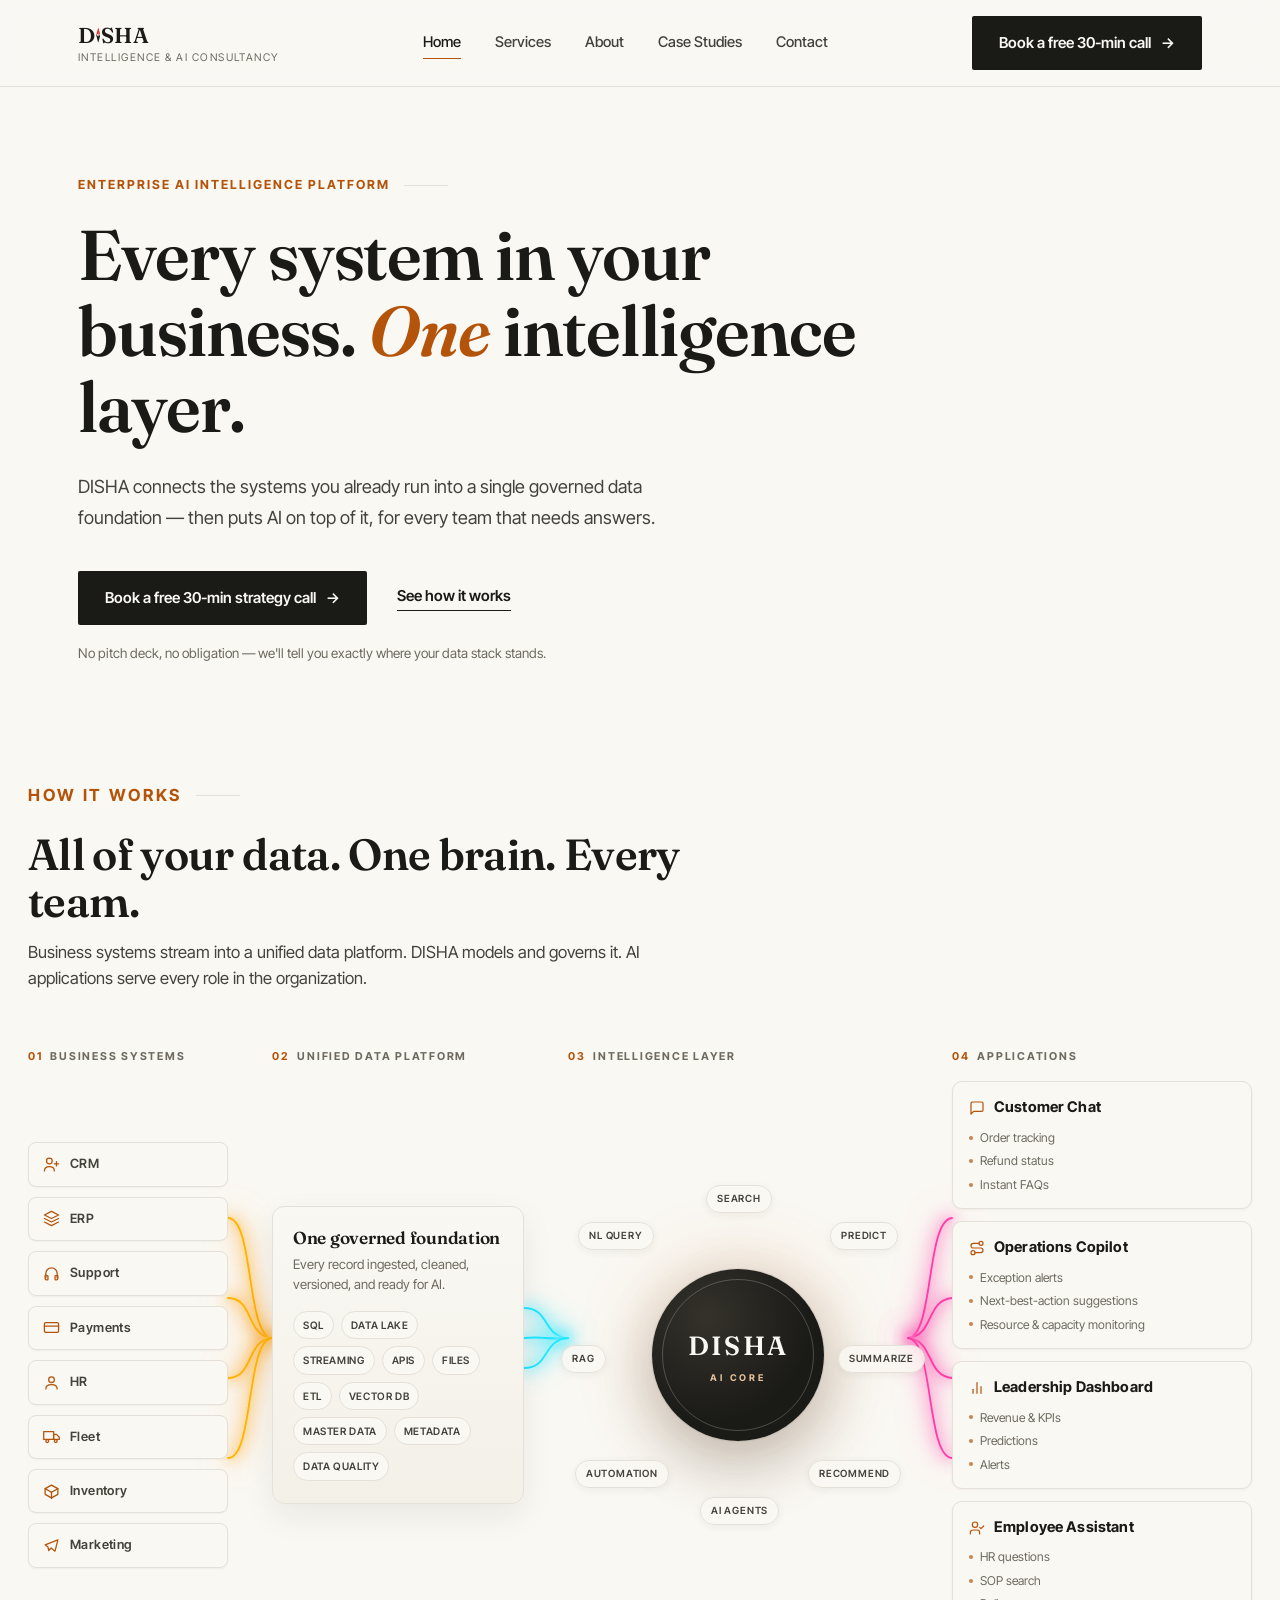
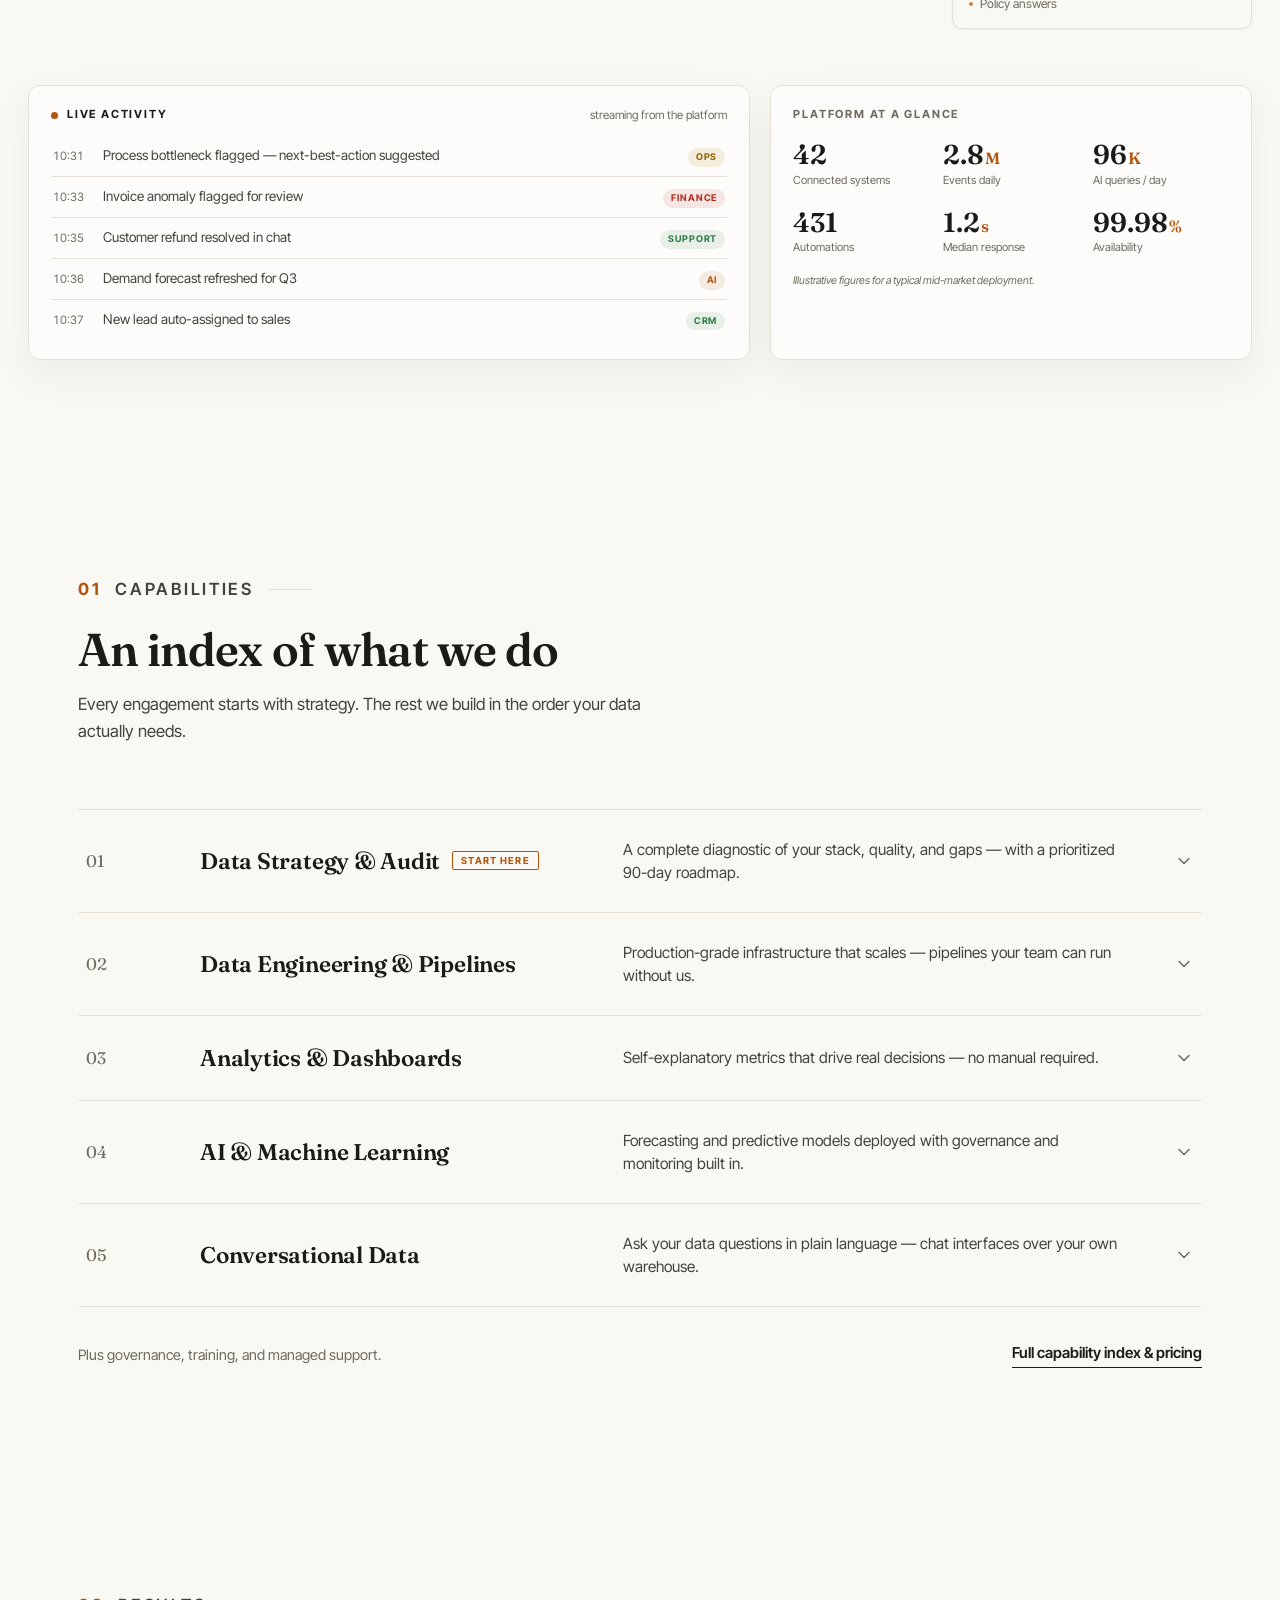
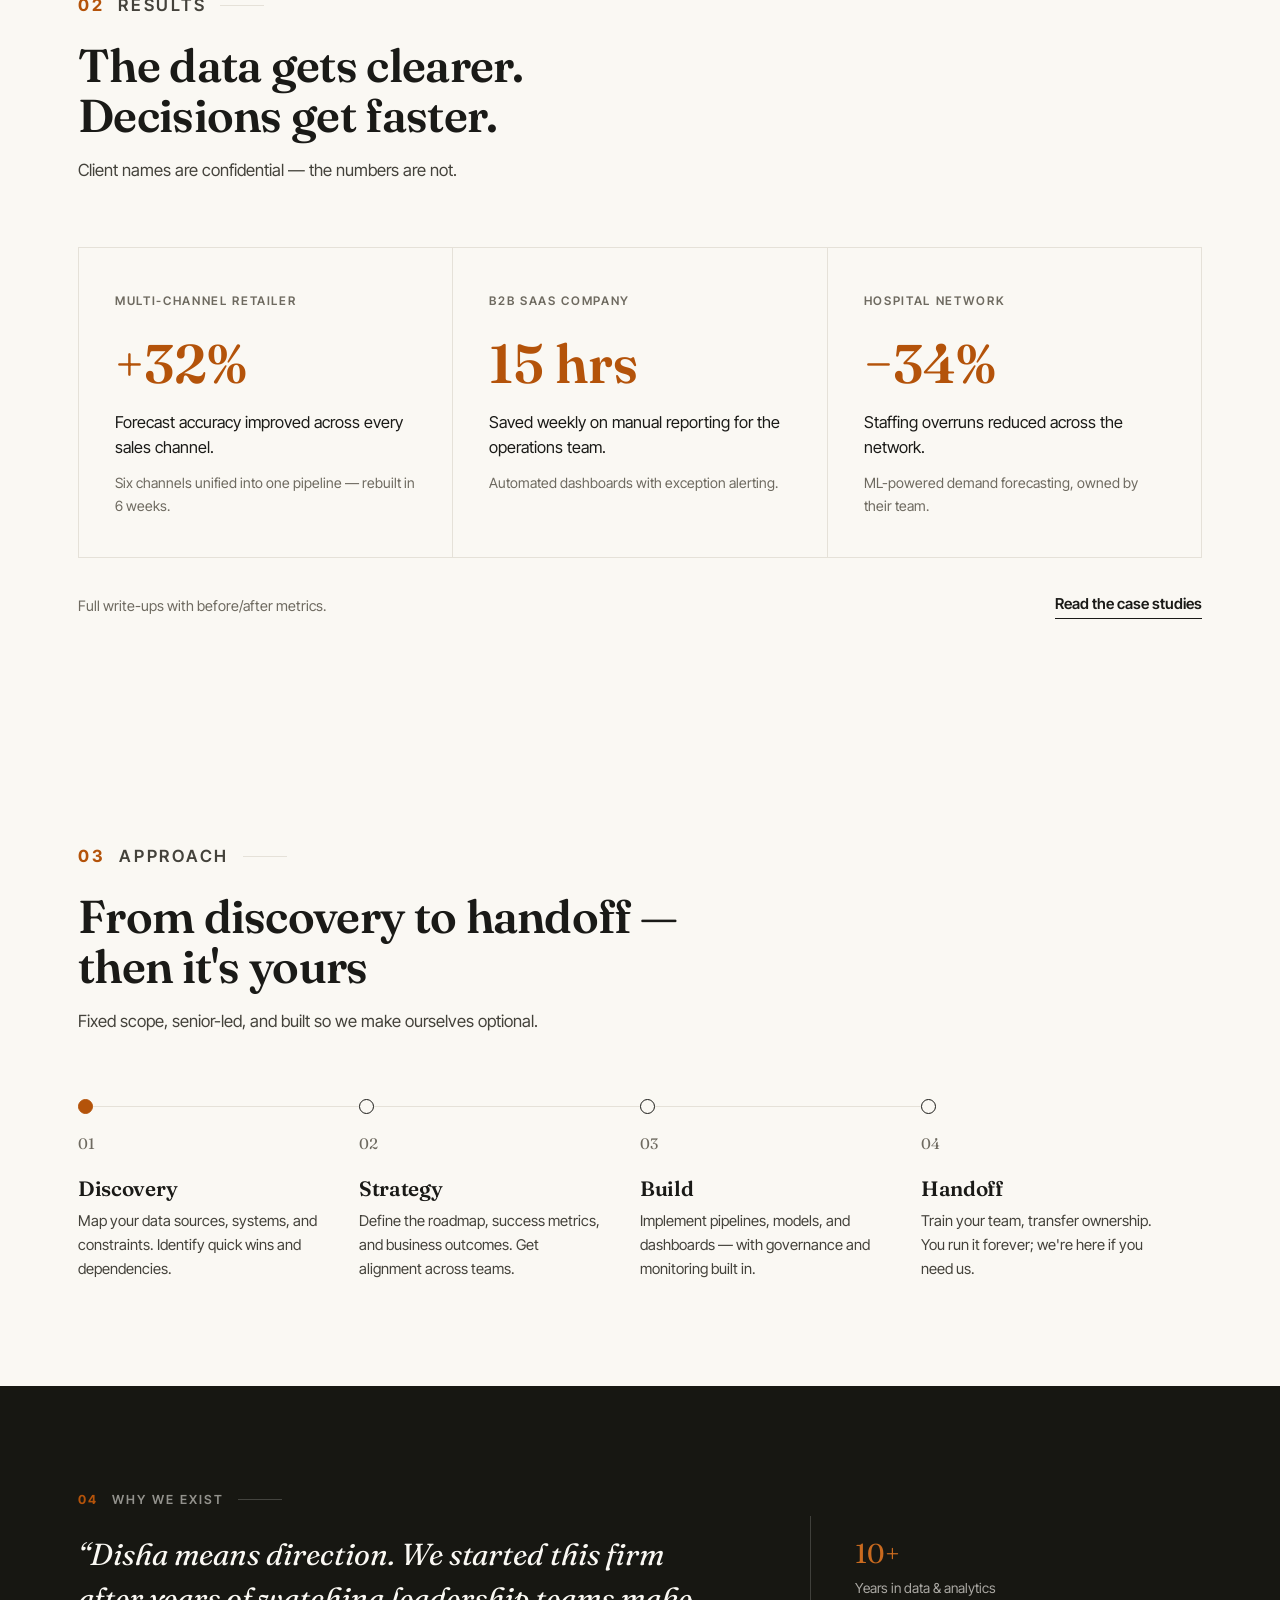
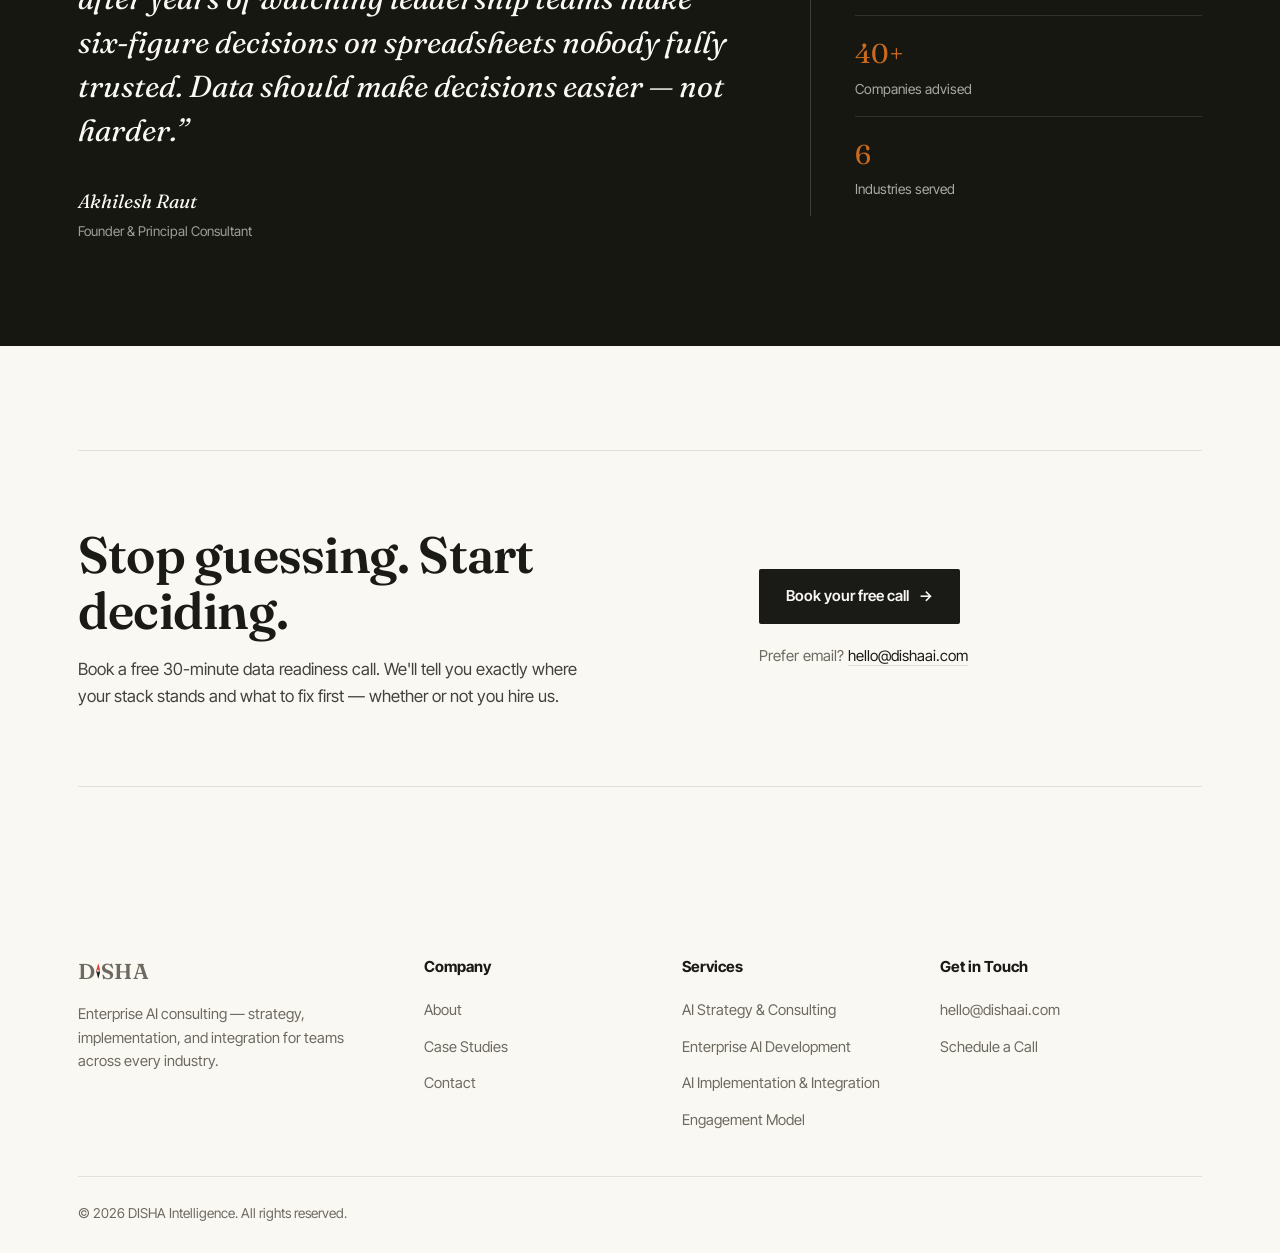
==== commit 987e81b5: "Fix Explore Service button + simplify engagement tiers Button bug: .cap-cta used background:var(--in" ====
--- a/index.html
+++ b/index.html
@@ -517,23 +517,27 @@
 <footer class="site-footer">
   <div class="container">
     <div class="footer-grid">
-      <div class="footer-brand">
-        <a href="index.html" class="brand">
+      <div class="footer-about">
+        <div class="brand">
           <span class="brand-name" aria-label="DISHA">D<span class="brand-glyph" aria-hidden="true"><svg viewBox="45 5 30 110" preserveAspectRatio="xMidYMid meet" xmlns="http://www.w3.org/2000/svg"><polygon class="gn" points="60,7 45.5,60 74.5,60"/><polygon class="gs" points="45.5,60 60,113 74.5,60"/><circle class="gc" cx="60" cy="60" r="8.5"/><circle class="gd" cx="60" cy="60" r="3.6"/></svg></span>SHA</span>
-        </a>
-        <p>Disha — Sanskrit for direction. A senior AI &amp; data consultancy based in India, working remotely worldwide.</p>
-      </div>
-      <nav class="footer-nav">
-        <a href="services.html">Services</a>
-        <a href="case-studies.html">Case Studies</a>
-        <a href="about.html">About</a>
-        <a href="contact.html">Contact</a>
-        <a href="mailto:hello@dishaai.com">hello@dishaai.com</a>
-      </nav>
+        </div>
+        <p>Enterprise AI consulting — strategy, implementation, and integration for teams across every industry.</p>
+      </div>
+      <div>
+        <h4>Company</h4>
+        <ul><li><a href="about.html">About</a></li><li><a href="case-studies.html">Case Studies</a></li><li><a href="contact.html">Contact</a></li></ul>
+      </div>
+      <div>
+        <h4>Services</h4>
+        <ul><li><a href="services.html">AI Strategy &amp; Consulting</a></li><li><a href="services.html">Enterprise AI Development</a></li><li><a href="services.html">AI Implementation &amp; Integration</a></li><li><a href="services.html#pricing">Engagement Model</a></li></ul>
+      </div>
+      <div>
+        <h4>Get in Touch</h4>
+        <ul><li><a href="mailto:hello@dishaai.com">hello@dishaai.com</a></li><li><a href="contact.html">Schedule a Call</a></li></ul>
+      </div>
     </div>
     <div class="footer-bottom">
       <span>&copy; 2026 DISHA Intelligence. All rights reserved.</span>
-      <span>India &middot; Remote worldwide</span>
     </div>
   </div>
 </footer>
--- a/css/editorial.css
+++ b/css/editorial.css
@@ -747,28 +747,48 @@
 .cta-final .cta-mail a:hover { color: var(--accent); border-color: var(--accent); }
 
 /* ---------- Footer ---------- */
-.site-footer { padding: 56px 0 48px; }
+.site-footer {
+  background: var(--paper);
+  color: var(--ink-mute);
+  padding: 64px 0 28px;
+}
 .footer-grid {
+  display: grid;
+  grid-template-columns: 1.4fr 1fr 1fr 1.2fr;
+  gap: 40px;
+  padding-bottom: 44px;
+  border-bottom: 1px solid var(--hairline);
+}
+.footer-grid h4 { color: var(--ink); font-size: 0.95rem; margin-bottom: 18px; }
+.footer-grid ul { list-style: none; display: flex; flex-direction: column; gap: 11px; }
+.footer-grid a { color: var(--ink-mute); font-size: 0.92rem; transition: color 0.15s; }
+.footer-grid a:hover { color: var(--accent); }
+.footer-about p { color: var(--ink-mute); font-size: 0.92rem; max-width: 280px; margin-top: 14px; }
+.footer-bottom {
   display: flex;
   justify-content: space-between;
-  align-items: flex-start;
-  gap: 40px;
-  flex-wrap: wrap;
-}
-.footer-brand p { margin-top: 12px; font-size: 0.9rem; color: var(--ink-mute); max-width: 26em; }
-.footer-nav { display: flex; gap: 18px 32px; flex-wrap: wrap; }
-.footer-nav a { font-size: 0.9rem; color: var(--ink-soft); }
-.footer-nav a:hover { color: var(--accent); }
-.footer-bottom {
-  margin-top: 44px;
-  padding-top: 22px;
-  border-top: 1px solid var(--hairline);
-  display: flex;
-  justify-content: space-between;
+  align-items: center;
+  padding-top: 26px;
+  font-size: 0.85rem;
   flex-wrap: wrap;
   gap: 12px;
-  font-size: 0.82rem;
-  color: var(--ink-mute);
+}
+.footer-social { display: flex; gap: 14px; }
+.footer-social a {
+  width: 36px; height: 36px;
+  border-radius: 50%;
+  background: var(--paper-deep);
+  display: flex; align-items: center; justify-content: center;
+  transition: background 0.15s;
+}
+.footer-social a:hover { background: var(--accent); }
+.footer-social a svg { fill: var(--ink-soft); transition: fill 0.15s; }
+.footer-social a:hover svg { fill: var(--paper); }
+@media (max-width: 880px) {
+  .footer-grid { grid-template-columns: 1fr 1fr; }
+}
+@media (max-width: 540px) {
+  .footer-grid { grid-template-columns: 1fr; }
 }
 
 /* ---------- Reveal on scroll (JS-gated; fully visible without JS) ---------- */
